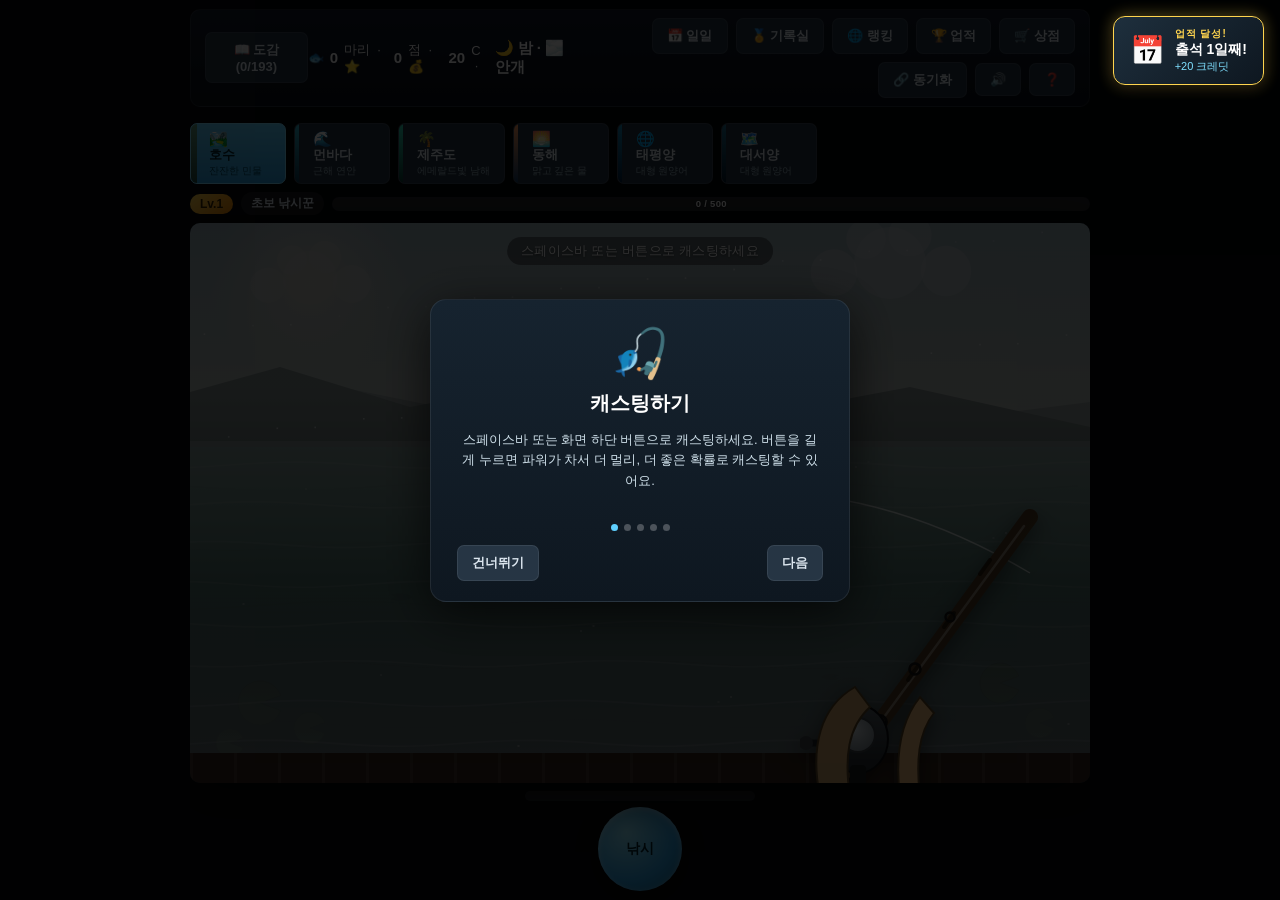
==== index.html @ 06ffda45 "Add auto-sell toggle, live buff status bar, split rod/reel skins, catch effects - Sell tab: toggle t" ====
<!DOCTYPE html>
<html lang="ko">
<head>
<meta charset="UTF-8">
<meta name="viewport" content="width=device-width, initial-scale=1.0">
<title>1인칭 낚시</title>
<style>
  * { box-sizing: border-box; }
  html, body {
    margin: 0; padding: 0; height: 100%;
    background: #05070a;
    display: flex; align-items: center; justify-content: center;
    font-family: 'Segoe UI', sans-serif;
    overflow: auto;
  }
  #wrap {
    display: flex; flex-direction: column; align-items: center; gap: 8px;
    transform-origin: center center;
  }

  #topbar {
    width: 900px; display: flex; justify-content: space-between; align-items: center;
    color: #fff; background: linear-gradient(180deg, rgba(20,30,45,0.9), rgba(10,16,24,0.9));
    border: 1px solid rgba(255,255,255,0.08);
    border-radius: 10px; padding: 8px 14px;
  }
  .chip { display: flex; align-items: center; gap: 6px; font-size: 13px; }
  .chip b { font-size: 15px; }
  .btn {
    padding: 8px 14px; font-size: 13px; border: none; border-radius: 7px;
    background: #263544; color: #dce6ef; font-weight: bold; cursor: pointer;
    border: 1px solid rgba(255,255,255,0.08);
  }
  .btn:hover { background: #33475a; }
  .btn.active { background: linear-gradient(180deg,#5fd0ff,#2b9fe0); color: #00222e; border-color: #7fdcff; }
  .btn.dexTabDone { box-shadow: 0 0 0 2px #ffd54f inset; }

  #topbarActions { display: flex; align-items: center; gap: 8px; flex-wrap: wrap; justify-content: flex-end; }
  #regionBar { width: 900px; display: flex; gap: 8px; flex-wrap: wrap; }
  .regionBtn {
    display: flex; flex-direction: column; align-items: flex-start; gap: 1px;
    padding: 7px 14px 7px 18px; min-width: 96px; position: relative; overflow: hidden;
  }
  .regionBtn .rIcon { font-size: 15px; line-height: 1; }
  .regionBtn .rName { font-weight: bold; font-size: 13px; line-height: 1.3; }
  .regionBtn .rSub { font-size: 9.5px; font-weight: normal; color: #93aebd; line-height: 1.2; }
  .regionBtn.active .rSub { color: #024a63; }
  .regionBtn::before { content: ''; position: absolute; left: 0; top: 0; bottom: 0; width: 4px; transition: width 0.15s; }
  .regionBtn.active::before { width: 6px; }
  .regionBtn[data-region="lake"]::before     { background: linear-gradient(#5f9c7f,#1f4a3d); }
  .regionBtn[data-region="sea"]::before      { background: linear-gradient(#2fb0c9,#0b3a52); }
  .regionBtn[data-region="pacific"]::before  { background: linear-gradient(#1489b8,#02203f); }
  .regionBtn[data-region="atlantic"]::before { background: linear-gradient(#1f6f8f,#03192b); }
  .regionBtn[data-region="jeju"]::before     { background: linear-gradient(#2fd9b8,#0a3d33); }
  .regionBtn[data-region="eastsea"]::before  { background: linear-gradient(#ff9d5c,#123a66); }

  #statusBar { display: flex; gap: 8px; flex-wrap: wrap; align-self: flex-start; }
  .statusPill {
    display: none; align-items: center; gap: 4px;
    color: #06210f; font-weight: 900; font-size: 12px;
    padding: 4px 12px; border-radius: 20px;
  }
  #baitBadge { background: linear-gradient(135deg,#8fd6a0,#3e9e5c); box-shadow: 0 0 10px rgba(90,220,140,0.5); }
  #boosterBadge { background: linear-gradient(135deg,#ffe082,#ff8f00); box-shadow: 0 0 10px rgba(255,193,7,0.5); }
  #insuranceBadge { background: linear-gradient(135deg,#81d4fa,#0277bd); color: #fff; box-shadow: 0 0 10px rgba(79,195,247,0.5); }

  /* ---- Shop overlay ---- */
  #shopOverlay {
    position: fixed; inset: 0; background: rgba(0,0,0,0.78);
    display: none; align-items: center; justify-content: center; z-index: 21;
  }
  #shopPanel {
    width: min(880px, 94vw); max-height: 84vh; background: linear-gradient(180deg,#16232f,#0e1720); border-radius: 14px;
    padding: 18px 20px; color: #fff; display: flex; flex-direction: column; gap: 10px;
    box-shadow: 0 10px 50px rgba(0,0,0,0.7); border: 1px solid rgba(255,255,255,0.08);
  }
  #shopPanel h2 { margin: 0; font-size: 20px; }
  #shopTabs { display: flex; gap: 8px; align-items: center; flex-wrap: wrap; }
  #shopCredits { margin-left: auto; font-weight: bold; color: #ffd54f; font-size: 14px; }
  #shopGrid {
    display: grid; grid-template-columns: repeat(auto-fill, minmax(140px, 1fr)); gap: 12px;
    overflow-y: auto; padding: 6px 2px; max-height: 56vh;
  }
  .shopCard {
    background: linear-gradient(180deg,#1e2f3d,#152029); border-radius: 10px; padding: 14px 12px; text-align: center;
    display: flex; flex-direction: column; align-items: center; gap: 6px;
    border: 1px solid rgba(255,255,255,0.08);
  }
  .shopCard.equipped { border-color: #66bb6a; box-shadow: 0 0 12px -2px rgba(102,187,106,0.7); }
  .shopCard .icon { font-size: 30px; }
  .shopCard .name { font-weight: bold; font-size: 13px; }
  .shopCard .effect { font-size: 11px; color: #7fe0ff; }
  .shopCard .price { font-size: 12px; color: #ffd54f; }
  .shopCard button {
    margin-top: 4px; padding: 6px 14px; border: none; border-radius: 7px; font-weight: bold; cursor: pointer;
    background: linear-gradient(180deg,#5fd0ff,#2b9fe0); color: #00222e;
  }
  .shopCard button:disabled { background: #3a4750; color: #7c8890; cursor: default; }
  #shopStatus { min-height: 16px; font-size: 12px; color: #ff8a80; text-align: center; }
  #shopClose { align-self: flex-end; }

  /* ---- Level bar (mobile RPG-style progression) ---- */
  #levelBar { width: 900px; display: flex; align-items: center; gap: 8px; color: #fff; font-size: 12px; }
  .lvChip {
    background: linear-gradient(135deg,#ffd54f,#ff8f00); color: #3a2400; font-weight: 900;
    padding: 3px 10px; border-radius: 20px; white-space: nowrap;
  }
  #lvTitle {
    font-size: 12px; font-weight: bold; color: #dce6ef; background: rgba(255,255,255,0.08);
    padding: 3px 10px; border-radius: 20px; white-space: nowrap;
  }
  #expTrack { position: relative; flex: 1; height: 14px; background: rgba(255,255,255,0.12); border-radius: 7px; overflow: hidden; }
  #expFill { height: 100%; width: 0%; background: linear-gradient(90deg,#5fd0ff,#2b9fe0); transition: width 0.25s; }
  #expLabel {
    position: absolute; inset: 0; display: flex; align-items: center; justify-content: center;
    font-size: 9.5px; font-weight: bold; color: #fff; text-shadow: 0 1px 2px rgba(0,0,0,0.7); letter-spacing: 0.3px;
    pointer-events: none;
  }

  #stageWrap { position: relative; border-radius: 10px; overflow: hidden; box-shadow: 0 14px 46px rgba(0,0,0,0.65); }
  canvas { background: #123; display: block; }

  #msg {
    position: absolute; left: 50%; top: 14px; transform: translateX(-50%);
    color: #fff; font-size: 13px; text-align: center; padding: 5px 14px;
    background: rgba(0,0,0,0.4); border-radius: 20px; letter-spacing: 0.3px;
    text-shadow: 0 1px 3px rgba(0,0,0,0.6);
  }

  /* ---- Rod & reel rig (first-person foreground) ---- */
  #rodRig {
    position: absolute; right: -10px; bottom: -14px; width: 300px; height: 320px; pointer-events: none;
    filter: drop-shadow(0 6px 10px rgba(0,0,0,0.5));
    transform-origin: 70% 95%;
    animation: rodIdle 3.4s ease-in-out infinite;
  }
  @keyframes rodIdle { 0%,100% { transform: rotate(0deg); } 50% { transform: rotate(-1.1deg); } }
  #rodRig.flick { animation: rodFlick 0.45s cubic-bezier(.2,.9,.3,1); }
  @keyframes rodFlick {
    0%   { transform: rotate(0deg); }
    22%  { transform: rotate(-11deg); }
    55%  { transform: rotate(4deg); }
    100% { transform: rotate(0deg); }
  }

  /* ---- Dex overlay ---- */
  #dexOverlay {
    position: fixed; inset: 0; background: rgba(0,0,0,0.78);
    display: none; align-items: center; justify-content: center; z-index: 20;
  }
  #dexPanel {
    width: min(880px, 94vw); max-height: 84vh; background: linear-gradient(180deg,#16232f,#0e1720); border-radius: 14px;
    padding: 18px 20px; color: #fff; display: flex; flex-direction: column; gap: 10px;
    box-shadow: 0 10px 50px rgba(0,0,0,0.7); border: 1px solid rgba(255,255,255,0.08);
  }
  #dexPanel h2 { margin: 0; font-size: 20px; letter-spacing: 0.5px; }
  #dexTabs { display: flex; gap: 8px; flex-wrap: wrap; }
  #dexGrid {
    display: grid; grid-template-columns: repeat(auto-fill, minmax(72px, 1fr)); gap: 9px;
    overflow-y: auto; padding: 6px 2px; max-height: 60vh;
  }
  .dexCard {
    background: linear-gradient(180deg,#1e2f3d,#152029); border-radius: 9px; padding: 7px 5px; text-align: center;
    display: flex; flex-direction: column; align-items: center; gap: 3px;
    border: 1px solid rgba(255,255,255,0.06);
  }
  .dexCard.caught { border-color: var(--rc, #4fc3f7); box-shadow: 0 0 10px -2px var(--rc, #4fc3f7); }
  .dexCard.bossCardMini { border-color: rgba(255,82,82,0.4); }
  .dexCard .name { font-size: 10.3px; line-height: 1.2; min-height: 24px; }
  .dexCard .stars { font-size: 9px; letter-spacing: 1px; }
  .dexCard .best { font-size: 8.7px; color: #ffd54f; }
  .dexImg { display: block; margin: 0 auto; image-rendering: -webkit-optimize-contrast; }
  #dexClose { align-self: flex-end; }

  /* ---- Catch reveal (hero shot) ---- */
  #catchReveal {
    position: absolute; inset: 0; display: none; align-items: flex-end; justify-content: center;
    z-index: 16; pointer-events: none;
  }
  #catchCard {
    width: 88%; margin-bottom: 22px; background: linear-gradient(180deg, rgba(10,18,26,0.4), rgba(6,12,18,0.92));
    border-radius: 16px; padding: 14px 22px 16px; color: #fff; text-align: center;
    border: 1px solid rgba(255,255,255,0.15); backdrop-filter: blur(2px);
  }
  #catchCard.bossCard {
    border-color: #ff5252; box-shadow: 0 0 34px rgba(255,60,60,0.65);
    background: linear-gradient(180deg, rgba(46,6,6,0.55), rgba(10,2,2,0.95));
  }
  #catchCard .stars { font-size: 20px; letter-spacing: 3px; color: #ffd54f; text-shadow: 0 0 10px rgba(255,213,79,0.7); }
  #catchCard h2 { margin: 2px 0; font-size: 30px; letter-spacing: 1px; text-shadow: 0 2px 8px rgba(0,0,0,0.7); }
  #catchCard .sizeRow { font-size: 22px; color: #7fe0ff; font-weight: bold; }
  #catchCard .pointsRow { font-size: 13px; color: #ffd54f; margin-top: 2px; }
  .newTag {
    display: inline-block; background: #ff5252; color: #fff; font-size: 11px; font-weight: bold;
    padding: 2px 8px; border-radius: 10px; margin: 0 3px 4px; letter-spacing: 1px;
  }
  #trophyTag {
    display: none; background: linear-gradient(135deg,#ffd54f,#ff8f00); color: #3a2400;
    font-size: 11px; font-weight: 900; padding: 2px 10px; border-radius: 10px; margin: 0 3px 4px;
    letter-spacing: 1px; box-shadow: 0 0 10px rgba(255,193,7,0.7);
  }
  #failCard {
    width: 60%; margin-bottom: 22px; background: rgba(30,10,10,0.75); border-radius: 16px;
    padding: 14px 20px; color: #ffb3ab; text-align: center; border: 1px solid rgba(255,90,90,0.35);
    font-size: 18px; font-weight: bold; display: none;
  }

  #runWarning {
    position: absolute; left: 50%; top: 46%; transform: translate(-50%,-50%);
    color: #ff5252; font-size: 26px; font-weight: 900; letter-spacing: 1px;
    text-shadow: 0 0 14px rgba(255,0,0,0.8); display: none; z-index: 14;
  }
  #finalStandWarning {
    position: absolute; left: 50%; top: 34%; transform: translate(-50%,-50%);
    color: #ffee00; font-size: 30px; font-weight: 900; letter-spacing: 1px;
    text-shadow: 0 0 18px rgba(255,238,0,0.9); display: none; z-index: 15;
  }
  #levelUpPopup {
    position: absolute; left: 50%; top: 40%; transform: translate(-50%,-50%) scale(0.7);
    display: none; z-index: 22; text-align: center; pointer-events: none;
    background: radial-gradient(ellipse at center, rgba(30,20,0,0.55), rgba(10,8,0,0) 70%);
    padding: 30px 50px;
  }
  #levelUpPopup .lu1 {
    font-size: 16px; font-weight: 900; color: #ffd54f; letter-spacing: 3px;
    text-shadow: 0 0 12px rgba(255,213,79,0.8);
  }
  #levelUpPopup .lu2 {
    font-size: 44px; font-weight: 900; color: #fff; text-shadow: 0 0 20px rgba(255,213,79,0.9), 0 2px 6px rgba(0,0,0,0.8);
  }
  #levelUpPopup .lu3 {
    font-size: 18px; font-weight: bold; color: #7fe0ff; margin-top: 2px;
    text-shadow: 0 0 10px rgba(127,224,255,0.8);
  }
  #levelUpPopup .lu4 {
    font-size: 12px; color: #ffe08a; margin-top: 6px;
  }
  #levelUpPopup.show {
    display: block;
    animation: levelUpPop 2.2s cubic-bezier(.2,1,.3,1) forwards;
  }
  @keyframes levelUpPop {
    0%   { transform: translate(-50%,-50%) scale(0.5); opacity: 0; }
    12%  { transform: translate(-50%,-50%) scale(1.12); opacity: 1; }
    22%  { transform: translate(-50%,-50%) scale(1.0); opacity: 1; }
    82%  { transform: translate(-50%,-50%) scale(1.0); opacity: 1; }
    100% { transform: translate(-50%,-50%) scale(0.92); opacity: 0; }
  }

  #bossBanner {
    position: absolute; left: 0; right: 0; top: 0; display: none; z-index: 18;
    color: #fff; text-align: center; font-weight: 900; font-size: 21px; letter-spacing: 1px;
    padding: 10px; text-shadow: 0 2px 6px rgba(0,0,0,0.8);
    background: linear-gradient(180deg, rgba(170,0,0,0.85), rgba(70,0,0,0.35));
    animation: bossBannerFlash 0.55s ease-in-out infinite alternate;
  }
  @keyframes bossBannerFlash {
    from { background-color: rgba(170,0,0,0.85); }
    to   { background-color: rgba(255,45,45,0.95); }
  }
  #stageWrap.bossMode::after {
    content: ''; position: absolute; inset: 0; pointer-events: none;
    box-shadow: inset 0 0 90px 14px rgba(255,25,25,0.55);
    animation: bossPulse 1.1s ease-in-out infinite;
  }
  @keyframes bossPulse { 0%,100% { opacity: 0.5; } 50% { opacity: 1; } }

  /* ---- Mobile-style bottom action bar ---- */
  #mobileBar { width: 900px; display: flex; flex-direction: column; align-items: center; gap: 6px; }
  #powerGaugeWrap { width: 230px; height: 10px; background: rgba(255,255,255,0.12); border-radius: 6px; overflow: hidden; }
  #powerFill { height: 100%; width: 0%; background: linear-gradient(90deg,#ffd54f,#ff5252); }
  #actionBtn {
    width: 84px; height: 84px; border-radius: 50%; border: none; cursor: pointer;
    background: radial-gradient(circle at 34% 30%, #8fe6ff, #2b9fe0 60%, #146a92);
    color: #00222e; font-weight: 900; font-size: 14px;
    box-shadow: 0 8px 20px rgba(0,0,0,0.5), inset 0 2px 6px rgba(255,255,255,0.45);
    user-select: none; touch-action: none;
  }
  #actionBtn:active { transform: scale(0.94); }

  /* ---- Cloud sync (code-based, no login) ---- */
  #syncOverlay {
    position: fixed; inset: 0; background: rgba(0,0,0,0.78);
    display: none; align-items: center; justify-content: center; z-index: 25;
  }
  #syncPanel {
    width: min(420px, 90vw); background: linear-gradient(180deg,#16232f,#0e1720); border-radius: 14px;
    padding: 20px 22px; color: #fff; display: flex; flex-direction: column; gap: 12px;
    box-shadow: 0 10px 50px rgba(0,0,0,0.7); border: 1px solid rgba(255,255,255,0.08);
  }
  #syncPanel h2 { margin: 0; font-size: 18px; }
  #syncPanel p { margin: 0; font-size: 12px; color: #9db0c0; line-height: 1.5; }
  #syncCodeBox {
    display: flex; align-items: center; gap: 8px; background: rgba(255,255,255,0.06);
    border-radius: 8px; padding: 10px 12px; font-size: 18px; font-weight: 900; letter-spacing: 2px;
    justify-content: space-between;
  }
  #syncInputRow { display: flex; gap: 8px; }
  #syncInputRow input {
    flex: 1; padding: 8px 10px; border-radius: 7px; border: 1px solid rgba(255,255,255,0.15);
    background: rgba(255,255,255,0.06); color: #fff; font-size: 14px; letter-spacing: 1px;
  }
  #syncStatus { font-size: 12px; color: #7fe0ff; min-height: 16px; }
  #syncClose { align-self: flex-end; }

  /* ---- Achievements ---- */
  #achOverlay {
    position: fixed; inset: 0; background: rgba(0,0,0,0.78);
    display: none; align-items: center; justify-content: center; z-index: 21;
  }
  #achPanel {
    width: min(880px, 94vw); max-height: 84vh; background: linear-gradient(180deg,#16232f,#0e1720); border-radius: 14px;
    padding: 18px 20px; color: #fff; display: flex; flex-direction: column; gap: 10px;
    box-shadow: 0 10px 50px rgba(0,0,0,0.7); border: 1px solid rgba(255,255,255,0.08);
  }
  #achPanel h2 { margin: 0; font-size: 20px; }
  #achGrid {
    display: grid; grid-template-columns: repeat(auto-fill, minmax(120px, 1fr)); gap: 10px;
    overflow-y: auto; padding: 6px 2px; max-height: 60vh;
  }
  .achCard {
    background: linear-gradient(180deg,#1e2f3d,#152029); border-radius: 10px; padding: 12px 10px; text-align: center;
    display: flex; flex-direction: column; align-items: center; gap: 4px;
    border: 1px solid rgba(255,255,255,0.06); opacity: 0.55;
  }
  .achCard.unlocked { opacity: 1; border-color: #ffd54f; box-shadow: 0 0 10px -2px rgba(255,213,79,0.6); }
  .achCard .icon { font-size: 26px; }
  .achCard .name { font-size: 12px; font-weight: bold; }
  .achCard .desc { font-size: 10.5px; color: #9db0c0; }
  .achCard .reward { font-size: 10.5px; color: #ffd54f; font-weight: bold; }

  /* ---- Daily quests ---- */
  #dailyOverlay {
    position: fixed; inset: 0; background: rgba(0,0,0,0.78);
    display: none; align-items: center; justify-content: center; z-index: 21;
  }
  #dailyPanel {
    width: min(460px, 92vw); background: linear-gradient(180deg,#16232f,#0e1720); border-radius: 14px;
    padding: 18px 20px; color: #fff; display: flex; flex-direction: column; gap: 10px;
    box-shadow: 0 10px 50px rgba(0,0,0,0.7); border: 1px solid rgba(255,255,255,0.08);
  }
  #dailyPanel h2 { margin: 0; font-size: 20px; }
  #dailyStreak { font-size: 13px; color: #ffb74d; font-weight: bold; }
  #dailyGrid { display: flex; flex-direction: column; gap: 10px; }
  .dailyCard {
    background: linear-gradient(180deg,#1e2f3d,#152029); border-radius: 10px; padding: 12px 14px;
    border: 1px solid rgba(255,255,255,0.08); display: flex; flex-direction: column; gap: 6px;
  }
  .dailyCard.done { border-color: #66bb6a; box-shadow: 0 0 10px -2px rgba(102,187,106,0.6); }
  .dailyCard .qname { font-size: 13px; font-weight: bold; }
  .dailyCard .qbarTrack { height: 8px; background: rgba(255,255,255,0.1); border-radius: 5px; overflow: hidden; }
  .dailyCard .qbarFill { height: 100%; background: linear-gradient(90deg,#5fd0ff,#2b9fe0); }
  .dailyCard.done .qbarFill { background: linear-gradient(90deg,#8fe0a0,#4caf50); }
  .dailyCard .qmeta { font-size: 11px; color: #9db0c0; }

  /* ---- Hall of fame ---- */
  #recordsOverlay {
    position: fixed; inset: 0; background: rgba(0,0,0,0.78);
    display: none; align-items: center; justify-content: center; z-index: 21;
  }
  #recordsPanel {
    width: min(560px, 92vw); max-height: 84vh; background: linear-gradient(180deg,#16232f,#0e1720); border-radius: 14px;
    padding: 18px 20px; color: #fff; display: flex; flex-direction: column; gap: 10px;
    box-shadow: 0 10px 50px rgba(0,0,0,0.7); border: 1px solid rgba(255,255,255,0.08);
  }
  #recordsPanel h2 { margin: 0; font-size: 20px; }
  .recordsSub { margin: 0; font-size: 12px; color: #9db0c0; }
  #recordsList { display: flex; flex-direction: column; gap: 4px; overflow-y: auto; max-height: 56vh; }
  .recordRow {
    display: grid; grid-template-columns: 34px 1fr 90px 64px 56px; gap: 8px; align-items: center;
    padding: 8px 10px; border-radius: 8px; font-size: 12.5px;
  }
  .recordRow:nth-child(odd) { background: rgba(255,255,255,0.03); }
  .rrank { font-size: 15px; text-align: center; }
  .rname { font-weight: bold; }
  .rsize { font-variant-numeric: tabular-nums; color: #7fe0ff; font-weight: bold; }
  .rcount { color: #9db0c0; text-align: right; }
  .recordEmpty { font-size: 13px; color: #9db0c0; text-align: center; padding: 20px 0; }

  #achToast {
    position: fixed; top: 16px; right: 16px; z-index: 40;
    display: flex; align-items: center; gap: 10px;
    background: linear-gradient(135deg,#1e2f3d,#0e1720); border: 1px solid #ffd54f; border-radius: 12px;
    padding: 10px 16px; box-shadow: 0 8px 24px rgba(0,0,0,0.5), 0 0 16px rgba(255,213,79,0.4);
    transform: translateX(140%); transition: transform 0.4s cubic-bezier(.2,.9,.3,1);
  }
  #achToast.show { transform: translateX(0); }
  #achToast .icon { font-size: 28px; }
  #achToast .label { font-size: 10px; color: #ffd54f; font-weight: 900; letter-spacing: 1px; }
  #achToast .name { font-size: 14px; color: #fff; font-weight: bold; }
  #achToast .reward { font-size: 11px; color: #7fe0ff; }

  /* ---- Global ranking ---- */
  #rankOverlay {
    position: fixed; inset: 0; background: rgba(0,0,0,0.78);
    display: none; align-items: center; justify-content: center; z-index: 21;
  }
  #rankPanel {
    width: min(560px, 92vw); max-height: 84vh; background: linear-gradient(180deg,#16232f,#0e1720); border-radius: 14px;
    padding: 18px 20px; color: #fff; display: flex; flex-direction: column; gap: 10px;
    box-shadow: 0 10px 50px rgba(0,0,0,0.7); border: 1px solid rgba(255,255,255,0.08);
  }
  #rankPanel h2 { margin: 0; font-size: 20px; }
  #rankNickRow { display: flex; gap: 8px; }
  #rankNickRow input {
    flex: 1; padding: 8px 10px; border-radius: 7px; border: 1px solid rgba(255,255,255,0.15);
    background: rgba(255,255,255,0.06); color: #fff; font-size: 13px;
  }
  #rankList { display: flex; flex-direction: column; gap: 4px; overflow-y: auto; max-height: 50vh; }
  .rankRow {
    display: grid; grid-template-columns: 34px 1fr 76px 70px; gap: 8px; align-items: center;
    padding: 8px 10px; border-radius: 8px; font-size: 12.5px;
  }
  .rankRow:nth-child(odd) { background: rgba(255,255,255,0.03); }
  .rankRow.me { border: 1px solid #5fd0ff; box-shadow: 0 0 10px -2px rgba(95,208,255,0.6); }
  #rankStatus { font-size: 12px; color: #7fe0ff; min-height: 16px; text-align: center; }

  /* ---- Tutorial ---- */
  #tutorialOverlay {
    position: fixed; inset: 0; background: rgba(0,0,0,0.82);
    display: none; align-items: center; justify-content: center; z-index: 30;
  }
  #tutorialPanel {
    width: min(420px, 90vw); background: linear-gradient(180deg,#16232f,#0e1720); border-radius: 16px;
    padding: 26px 26px 20px; color: #fff; text-align: center;
    box-shadow: 0 10px 50px rgba(0,0,0,0.7); border: 1px solid rgba(255,255,255,0.08);
  }
  .tutIcon { font-size: 48px; margin-bottom: 8px; }
  .tutTitle { margin: 0 0 8px; font-size: 20px; }
  .tutText { font-size: 13px; color: #cfe0ea; line-height: 1.6; min-height: 80px; }
  #tutorialDots { display: flex; justify-content: center; gap: 6px; margin: 14px 0; }
  .tutDot { width: 7px; height: 7px; border-radius: 50%; background: rgba(255,255,255,0.25); }
  .tutDot.active { background: #5fd0ff; }
  #tutorialNav { display: flex; justify-content: space-between; gap: 8px; }
  #tutorialNav #tutNext { margin-left: auto; }
</style>
</head>
<body>
<div id="wrap">
  <div id="topbar">
    <button class="btn" id="dexBtn">📖 도감 (<span id="dexCountTop">0</span>/<span id="dexTotalCount">80</span>)</button>
    <div class="chip">🐟 <b id="totalCatches">0</b>마리 &nbsp;·&nbsp; ⭐ <b id="totalScore">0</b>점 &nbsp;·&nbsp; 💰 <b id="creditsNum">0</b>C &nbsp;·&nbsp; <b id="envLabel">☀️ 낮 · 맑음</b></div>
    <div id="topbarActions">
      <button class="btn" id="dailyBtn">📅 일일</button>
      <button class="btn" id="recordsBtn">🏅 기록실</button>
      <button class="btn" id="rankBtn">🌐 랭킹</button>
      <button class="btn" id="achBtn">🏆 업적</button>
      <button class="btn" id="shopBtn">🛒 상점</button>
      <button class="btn" id="syncBtn">🔗 동기화</button>
      <button class="btn" id="soundBtn">🔊</button>
      <button class="btn" id="helpBtn">❓</button>
    </div>
  </div>

  <div id="statusBar">
    <div id="baitBadge" class="statusPill"></div>
    <div id="boosterBadge" class="statusPill"></div>
    <div id="insuranceBadge" class="statusPill"></div>
  </div>

  <div id="regionBar">
    <button class="btn regionBtn active" data-region="lake"><span class="rIcon">🏞️</span><span class="rName">호수</span><span class="rSub">잔잔한 민물</span></button>
    <button class="btn regionBtn" data-region="sea"><span class="rIcon">🌊</span><span class="rName">먼바다</span><span class="rSub">근해 연안</span></button>
    <button class="btn regionBtn" data-region="jeju"><span class="rIcon">🌴</span><span class="rName">제주도</span><span class="rSub">에메랄드빛 남해</span></button>
    <button class="btn regionBtn" data-region="eastsea"><span class="rIcon">🌅</span><span class="rName">동해</span><span class="rSub">맑고 깊은 물</span></button>
    <button class="btn regionBtn" data-region="pacific"><span class="rIcon">🌐</span><span class="rName">태평양</span><span class="rSub">대형 원양어</span></button>
    <button class="btn regionBtn" data-region="atlantic"><span class="rIcon">🗺️</span><span class="rName">대서양</span><span class="rSub">대형 원양어</span></button>
  </div>

  <div id="levelBar">
    <div class="lvChip">Lv.<span id="lvNum">1</span></div>
    <div id="lvTitle">초보 낚시꾼</div>
    <div id="expTrack"><div id="expFill"></div><div id="expLabel">0 / 500</div></div>
  </div>

  <div id="stageWrap">
    <canvas id="game" width="900" height="560"></canvas>
    <div id="msg">스페이스바 또는 버튼으로 캐스팅하세요</div>
    <div id="runWarning">! 물고기가 저항한다 !</div>
    <div id="finalStandWarning">필사의 저항!!</div>
    <div id="bossBanner">⚠️ 초대형 어종 출현 ⚠️</div>
    <div id="levelUpPopup">
      <div class="lu1">LEVEL UP</div>
      <div class="lu2">Lv.<span id="luNum">2</span></div>
      <div class="lu3" id="luTitle">낚시에 맛 들인 사람</div>
      <div class="lu4" id="luBuff">저항 -2% · 성공존 +1.5% · 획득량 +1%</div>
    </div>

    <div id="catchReveal">
      <div id="catchCard">
        <div id="newTag" class="newTag" style="display:none;">NEW!</div>
        <div id="trophyTag">★ 대물 ★</div>
        <div class="stars" id="popStars">★★★☆☆</div>
        <h2 id="popName">이름</h2>
        <div class="sizeRow" id="popSize">32.4cm</div>
        <div class="pointsRow" id="popPoints">+120점</div>
      </div>
      <div id="failCard"></div>
    </div>

    <svg id="rodRig" viewBox="0 0 300 320" xmlns="http://www.w3.org/2000/svg">
      <defs>
        <linearGradient id="rodBlank" x1="0" y1="0" x2="1" y2="1">
          <stop offset="0" stop-color="#3a2a1a"/>
          <stop offset="1" stop-color="#7a5a34"/>
        </linearGradient>
        <linearGradient id="reelBody" x1="0" y1="0" x2="0" y2="1">
          <stop offset="0" stop-color="#565f66"/>
          <stop offset="1" stop-color="#20262b"/>
        </linearGradient>
        <radialGradient id="spoolGrad" cx="0.4" cy="0.35" r="0.7">
          <stop offset="0" stop-color="#c9d3d8"/>
          <stop offset="1" stop-color="#7c8890"/>
        </radialGradient>
      </defs>
      <line x1="40" y1="300" x2="230" y2="40" stroke="url(#rodBlank)" stroke-width="16" stroke-linecap="round"/>
      <line x1="40" y1="300" x2="230" y2="40" stroke="#241a10" stroke-width="16" stroke-linecap="round" opacity="0.18"/>
      <line x1="46" y1="292" x2="224" y2="49" stroke="rgba(255,255,255,0.35)" stroke-width="2.4" stroke-linecap="round"/>
      <g stroke="#1c130a" stroke-width="4" stroke-linecap="round" opacity="0.75">
        <line x1="72" y1="256" x2="82" y2="242"/>
        <line x1="108" y1="203" x2="118" y2="189"/>
        <line x1="144" y1="150" x2="154" y2="136"/>
        <line x1="180" y1="97" x2="190" y2="83"/>
      </g>
      <circle cx="150" cy="140" r="4.5" fill="none" stroke="#111" stroke-width="2.4"/>
      <circle cx="115" cy="192" r="5.5" fill="none" stroke="#111" stroke-width="2.6"/>
      <circle cx="80" cy="245" r="6.5" fill="none" stroke="#111" stroke-width="2.8"/>
      <g transform="translate(58,262)">
        <ellipse cx="0" cy="0" rx="30" ry="34" fill="url(#reelBody)" stroke="#0c0f12" stroke-width="2"/>
        <circle cx="0" cy="-4" r="17" fill="url(#spoolGrad)" stroke="#3d454b" stroke-width="2"/>
        <line x1="-30" y1="4" x2="-52" y2="4" stroke="#20262b" stroke-width="7" stroke-linecap="round"/>
        <circle cx="-52" cy="4" r="7" fill="#3d454b"/>
        <rect x="-8" y="26" width="16" height="26" rx="4" fill="#171b1e"/>
      </g>
      <path d="M20 320 C10 270,20 230,55 210 L70 230 C48 250,44 280,50 320 Z" fill="#caa06a" stroke="#5c4626" stroke-width="2"/>
      <path d="M100 320 C95 280,100 245,120 220 L134 236 C118 256,116 285,120 320 Z" fill="#e8b57a" stroke="#5c4626" stroke-width="2"/>
      <g id="skinDeco"></g>
    </svg>
  </div>

  <div id="mobileBar">
    <div id="powerGaugeWrap"><div id="powerFill"></div></div>
    <button id="actionBtn">낚시</button>
  </div>
</div>

<div id="dexOverlay">
  <div id="dexPanel">
    <h2>물고기 도감</h2>
    <div id="dexTabs">
      <button class="btn active" id="tabLake">호수 (<span id="tabLakeCount">0</span>)</button>
      <button class="btn" id="tabSea">먼바다 (<span id="tabSeaCount">0</span>)</button>
      <button class="btn" id="tabJeju">제주도 (<span id="tabJejuCount">0</span>)</button>
      <button class="btn" id="tabEastsea">동해 (<span id="tabEastseaCount">0</span>)</button>
      <button class="btn" id="tabPacific">태평양 (<span id="tabPacificCount">0</span>)</button>
      <button class="btn" id="tabAtlantic">대서양 (<span id="tabAtlanticCount">0</span>)</button>
      <button class="btn" id="tabSpecial">특수 (<span id="tabSpecialCount">0</span>)</button>
      <button class="btn" id="dexClose" style="margin-left:auto;">닫기</button>
    </div>
    <div id="dexGrid"></div>
  </div>
</div>

<div id="shopOverlay">
  <div id="shopPanel">
    <h2>🛒 낚시 상점</h2>
    <div id="shopTabs">
      <button class="btn active" id="shopTabSell">🐟 판매</button>
      <button class="btn" id="shopTabReel">🎣 릴</button>
      <button class="btn" id="shopTabRod">🎋 낚싯대</button>
      <button class="btn" id="shopTabSkin">🎨 스킨</button>
      <button class="btn" id="shopTabBait">🪱 미끼</button>
      <button class="btn" id="shopTabBooster">🎒 소모품</button>
      <div id="shopCredits">💰 <span id="shopCreditsNum">0</span> 크레딧</div>
    </div>
    <div id="shopGrid"></div>
    <div id="shopStatus"></div>
    <button class="btn" id="shopClose" style="align-self:flex-end;">닫기</button>
  </div>
</div>

<div id="achOverlay">
  <div id="achPanel">
    <h2>🏆 업적</h2>
    <div id="achGrid"></div>
    <button class="btn" id="achClose" style="align-self:flex-end;">닫기</button>
  </div>
</div>

<div id="dailyOverlay">
  <div id="dailyPanel">
    <h2>📅 일일 퀘스트</h2>
    <div id="dailyStreak">🔥 연속 접속 1일째</div>
    <div id="dailyGrid"></div>
    <button class="btn" id="dailyClose" style="align-self:flex-end;">닫기</button>
  </div>
</div>

<div id="recordsOverlay">
  <div id="recordsPanel">
    <h2>🏅 명예의 전당</h2>
    <p class="recordsSub">역대 잡은 개체 중 크기 상위 12마리</p>
    <div id="recordsList"></div>
    <button class="btn" id="recordsClose" style="align-self:flex-end;">닫기</button>
  </div>
</div>

<div id="rankOverlay">
  <div id="rankPanel">
    <h2>🌐 글로벌 랭킹</h2>
    <div id="rankNickRow">
      <input id="rankNickInput" type="text" placeholder="닉네임 설정 (선택, 랭킹에 표시됨)" maxlength="12">
      <button class="btn" id="rankNickSave">저장</button>
    </div>
    <p class="recordsSub">전체 낚시꾼 중 점수 상위 50명</p>
    <div id="rankList"></div>
    <div id="rankStatus"></div>
    <button class="btn" id="rankClose" style="align-self:flex-end;">닫기</button>
  </div>
</div>

<div id="achToast">
  <div class="icon" id="achToastIcon">🏆</div>
  <div class="info">
    <div class="label">업적 달성!</div>
    <div class="name" id="achToastName">첫 손맛</div>
    <div class="reward" id="achToastReward">+20 크레딧</div>
  </div>
</div>

<div id="tutorialOverlay">
  <div id="tutorialPanel">
    <div class="tutIcon" id="tutIcon">🎣</div>
    <h2 class="tutTitle" id="tutTitle">캐스팅하기</h2>
    <p class="tutText" id="tutText"></p>
    <div id="tutorialDots"></div>
    <div id="tutorialNav">
      <button class="btn" id="tutSkip">건너뛰기</button>
      <button class="btn" id="tutPrev">이전</button>
      <button class="btn" id="tutNext">다음</button>
    </div>
  </div>
</div>

<div id="syncOverlay">
  <div id="syncPanel">
    <h2>🔗 기록 동기화</h2>
    <p>이 코드를 입력하면 어느 기기·브라우저에서든 같은 도감·점수를 이어서 볼 수 있어요. 코드를 잃어버리면 기록도 잃어버리니 꼭 저장해두세요.</p>
    <div id="syncCodeBox">
      <span id="syncCodeText">----------</span>
      <button class="btn" id="syncCopyBtn">복사</button>
    </div>
    <div id="syncInputRow">
      <input id="syncInput" type="text" placeholder="다른 기기의 코드를 입력하세요">
      <button class="btn" id="syncLoadBtn">불러오기</button>
    </div>
    <div id="syncStatus"></div>
    <button class="btn" id="syncClose">닫기</button>
  </div>
</div>

<script>
/* =========================================================
   Responsive scale: shrink the whole 900px-wide game as one unit
   so it fits narrow phone screens without any element wrapping/overflowing.
========================================================= */
function applyResponsiveScale() {
  const wrap = document.getElementById('wrap');
  wrap.style.transform = '';
  const rect = wrap.getBoundingClientRect();
  const naturalW = rect.width || 900;
  const naturalH = rect.height || 780;
  const scaleW = (window.innerWidth - 16) / naturalW;
  const scaleH = (window.innerHeight - 16) / naturalH;
  const scale = Math.max(0.4, Math.min(1, scaleW, scaleH));
  wrap.style.transform = scale < 0.999 ? `scale(${scale})` : '';
}
window.addEventListener('resize', applyResponsiveScale);
applyResponsiveScale();
setTimeout(applyResponsiveScale, 200);

/* =========================================================
   Fish database: [name, rarity, minLen, maxLen, bodyType, colorKey, pattern?, whiskers?]
========================================================= */
const LAKE_FISH = [
  ["붕어","common",15,35,"oval","gold"],
  ["잉어","common",30,70,"oval","copper"],
  ["피라미","common",8,15,"torpedo","silver"],
  ["갈겨니","common",10,20,"torpedo","silver"],
  ["참붕어","common",6,12,"oval","gold"],
  ["버들치","common",8,16,"torpedo","olive"],
  ["돌고기","common",8,15,"torpedo","sand"],
  ["모래무지","common",10,18,"slender","sand"],
  ["몰개","common",6,12,"torpedo","silver"],
  ["줄몰개","common",6,11,"torpedo","silver"],
  ["각시붕어","common",5,8,"oval","rose"],
  ["납자루","common",6,10,"oval","rose"],
  ["왜몰개","common",5,9,"torpedo","silver"],
  ["참마자","common",12,22,"slender","sand"],
  ["미꾸리","common",8,15,"slender","ink"],
  ["미꾸라지","common",10,20,"slender","ink"],
  ["떡붕어","common",20,40,"oval","gold"],
  ["퉁가리","common",6,12,"spiny","sand",null,true],
  ["배가사리","common",8,15,"slender","sand"],
  ["칼납자루","common",5,9,"oval","rose"],
  ["메기","uncommon",30,60,"slender","charcoal",null,true],
  ["동자개(빠가사리)","uncommon",15,30,"slender","sand",null,true],
  ["블루길","uncommon",10,25,"oval","teal"],
  ["큰입배스","uncommon",20,45,"oval","olive"],
  ["향어","uncommon",30,55,"oval","copper"],
  ["끄리","uncommon",20,40,"torpedo","silver"],
  ["강준치","uncommon",25,45,"torpedo","silver"],
  ["누치","uncommon",25,50,"torpedo","sand"],
  ["자가사리","uncommon",8,15,"spiny","charcoal",null,true],
  ["얼룩동사리","uncommon",10,20,"spiny","olive","spots"],
  ["꺽지","uncommon",12,22,"spiny","olive"],
  ["꺽저기","uncommon",8,15,"spiny","olive"],
  ["어름치","uncommon",15,30,"torpedo","silver","spots"],
  ["눈동자개","uncommon",15,25,"slender","charcoal",null,true],
  ["대농갱이","uncommon",20,35,"slender","sand",null,true],
  ["쏘가리","rare",25,55,"spiny","sand","spots"],
  ["뱀장어","rare",40,90,"slender","ink"],
  ["은어","rare",15,30,"torpedo","silver"],
  ["산천어","rare",20,35,"torpedo","olive","spots"],
  ["열목어","rare",30,60,"torpedo","olive","spots"],
  ["무지개송어","rare",25,50,"torpedo","rose","lateral"],
  ["눈불개","rare",20,35,"oval","copper"],
  ["가물치","rare",40,85,"slender","charcoal","spots"],
  ["쉬리","rare",8,15,"torpedo","rose","lateral"],
  ["감돌고기","rare",10,18,"torpedo","olive"],
  ["자라","legendary",20,45,"turtle","olive"],
  ["초어","legendary",50,100,"oval","olive"],
  ["백련어(대두어)","legendary",50,110,"oval","silver"],
  ["미유기","legendary",15,28,"slender","charcoal",null,true],
  ["미호종개","legendary",8,15,"slender","sand"],
  ["다슬기","common",2,4,"shell","olive"],
  ["재첩","common",2,4,"shell","sand"],
  ["민물새우","common",3,6,"shrimp","sand"],
  ["참게","uncommon",5,10,"crab","olive"],
  ["민물해파리","legendary",1,3,"jellyfish","teal"],
];

const SEA_FISH = [
  ["전어","common",12,25,"torpedo","silver"],
  ["학공치","common",20,35,"slender","silver"],
  ["청어","common",20,30,"torpedo","bluesteel"],
  ["정어리","common",10,20,"torpedo","bluesteel"],
  ["멸치","common",5,12,"torpedo","silver"],
  ["망상어","common",15,25,"oval","rose"],
  ["쥐치","common",15,25,"oval","sand"],
  ["도루묵","common",15,25,"slender","silver"],
  ["볼락","common",15,30,"spiny","deepBlue"],
  ["열기(불볼락)","common",15,28,"spiny","crimson"],
  ["노래미","common",20,35,"slender","olive"],
  ["쥐노래미","common",20,35,"slender","olive"],
  ["가자미","common",20,35,"flat","sand"],
  ["도다리","common",18,30,"flat","sand"],
  ["양태","common",25,45,"flat","sand"],
  ["서대","common",20,35,"flat","sand"],
  ["용치놀래기","common",15,25,"oval","teal"],
  ["문치가자미","common",20,35,"flat","sand"],
  ["삼세기","common",15,25,"spiny","charcoal"],
  ["임연수어","common",25,45,"torpedo","olive","backwave"],
  ["고등어","uncommon",25,45,"torpedo","bluesteel","backwave"],
  ["전갱이","uncommon",20,40,"torpedo","silver","lateral"],
  ["삼치","uncommon",40,80,"torpedo","bluesteel","spots"],
  ["감성돔","uncommon",25,45,"oval","charcoal"],
  ["벤자리","uncommon",20,35,"oval","sand","stripesV"],
  ["조피볼락(우럭)","uncommon",25,45,"spiny","charcoal"],
  ["넙치(광어)","uncommon",30,60,"flat","sand"],
  ["갈치","uncommon",50,100,"slender","silver"],
  ["쭈꾸미","uncommon",10,20,"squid","ink"],
  ["오징어","uncommon",20,35,"squid","silver"],
  ["한치","uncommon",20,35,"squid","silver"],
  ["꽃게","uncommon",10,20,"crab","sunsetOrange"],
  ["병어","uncommon",20,35,"oval","silver"],
  ["참조기","uncommon",15,30,"oval","gold"],
  ["부세","uncommon",20,40,"oval","gold"],
  ["참돔","rare",35,70,"oval","rose","spots"],
  ["돌돔","rare",30,60,"oval","charcoal","stripesV"],
  ["벵에돔","rare",30,55,"oval","charcoal"],
  ["농어","rare",40,80,"torpedo","silver","spots"],
  ["숭어","rare",30,60,"torpedo","silver"],
  ["대구","rare",50,90,"torpedo","sand","spots"],
  ["흑돔","rare",30,55,"oval","charcoal"],
  ["아귀","rare",40,80,"flat","charcoal","spots"],
  ["민어","rare",40,80,"oval","sand"],
  ["능성어","rare",40,80,"oval","charcoal","spots"],
  ["방어","legendary",60,130,"torpedo","deepBlue","lateral"],
  ["부시리","legendary",60,120,"torpedo","deepBlue","lateral"],
  ["자바리(다금바리)","legendary",50,100,"oval","charcoal","spots"],
  ["옥돔","legendary",25,45,"oval","rose"],
  ["보리새우","common",8,14,"shrimp","sand"],
  ["대하","uncommon",15,22,"shrimp","sunsetOrange"],
  ["소라","common",5,10,"shell","sand"],
  ["전복","rare",8,15,"shell","olive"],
  ["보름달물해파리","uncommon",20,40,"jellyfish","silver"],
  ["대게","rare",15,25,"crab","crimson"],
];

/* ----- Open-ocean regions: large pelagic species reflecting real ecosystems ----- */
const PACIFIC_FISH = [
  ["황다랑어","common",60,120,"torpedo","bluesteel","lateral"],
  ["몽치다래","common",40,70,"torpedo","bluesteel","backwave"],
  ["물치다래","common",25,45,"torpedo","bluesteel"],
  ["태평양날치","common",20,35,"slender","silver"],
  ["갈고등어","common",25,42,"torpedo","bluesteel","backwave"],
  ["점다랑어","uncommon",70,140,"torpedo","deepBlue","spots"],
  ["태평양날개다랑어","uncommon",50,90,"torpedo","bluesteel","backwave"],
  ["만새기","uncommon",60,100,"oval","sunsetOrange","lateral"],
  ["샛돔","uncommon",30,50,"oval","silver"],
  ["백새치","uncommon",120,220,"slender","silver","lateral"],
  ["태평양청새치","rare",150,260,"slender","deepBlue","lateral"],
  ["황새치","rare",180,300,"slender","charcoal","lateral"],
  ["흑새치","rare",220,400,"slender","charcoal","lateral"],
  ["대왕쥐가오리","legendary",250,500,"flat","charcoal"],
  ["개복치","legendary",100,250,"oval","silver","spots"],
  ["훔볼트오징어","uncommon",40,80,"squid","charcoal"],
  ["킹크랩","rare",20,35,"crab","crimson"],
  ["앵무조개","rare",15,25,"shell","sand"],
  ["태평양보름달해파리","common",25,45,"jellyfish","silver"],
  ["대왕조개","legendary",100,140,"shell","teal"],
];

const ATLANTIC_FISH = [
  ["대서양고등어","common",25,42,"torpedo","bluesteel","backwave"],
  ["대서양청어","common",20,35,"torpedo","bluesteel"],
  ["대서양날치","common",20,35,"slender","silver"],
  ["대서양전갱이","common",25,45,"torpedo","silver","lateral"],
  ["대서양정어리","common",15,25,"torpedo","bluesteel"],
  ["대서양참다랑어","uncommon",100,200,"torpedo","deepBlue","lateral"],
  ["대서양날개다랑어","uncommon",50,90,"torpedo","bluesteel","backwave"],
  ["대서양은대구","uncommon",40,70,"slender","silver"],
  ["대서양연어","uncommon",50,90,"torpedo","rose","lateral"],
  ["대서양성대","uncommon",20,35,"spiny","sand"],
  ["대서양청새치","rare",150,260,"slender","deepBlue","lateral"],
  ["대서양백새치","rare",120,220,"slender","silver","lateral"],
  ["대서양황새치","rare",180,300,"slender","charcoal","lateral"],
  ["대서양쥐가오리","legendary",200,400,"flat","charcoal"],
  ["대서양그린란드상어","legendary",300,500,"shark","charcoal"],
  ["대서양가리비","common",8,15,"shell","rose"],
  ["대서양홍합","common",5,10,"shell","charcoal"],
  ["대서양대게","uncommon",15,25,"crab","crimson"],
  ["대서양랍스터","rare",20,40,"shrimp","crimson"],
  ["사자갈기해파리","legendary",50,100,"jellyfish","crimson"],
];

/* ----- Jeju: warm subtropical coastal ecosystem, volcanic reefs ----- */
const JEJU_FISH = [
  ["자리돔","common",8,15,"torpedo","teal"],
  ["노랑자리돔","common",6,12,"torpedo","gold"],
  ["세줄얼게비늘","common",10,18,"torpedo","silver"],
  ["어랭놀래기","common",12,20,"oval","teal"],
  ["파랑돔","common",6,10,"oval","deepBlue"],
  ["오분자기","common",3,6,"shell","olive"],
  ["혹돔","uncommon",30,60,"oval","crimson"],
  ["쏨뱅이","uncommon",15,28,"spiny","charcoal","spots"],
  ["붉벤자리","uncommon",15,25,"oval","crimson","stripesV"],
  ["보말고둥","uncommon",3,6,"shell","sand"],
  ["갯가재","uncommon",8,14,"shrimp","olive"],
  ["갯장어","rare",50,100,"slender","ink"],
  ["무늬바리","rare",35,65,"oval","charcoal","spots"],
  ["은비늘치","rare",20,35,"torpedo","silver"],
  ["긴꼬리벵에돔","rare",30,55,"oval","charcoal"],
  ["대왕바리","legendary",80,150,"oval","charcoal","spots"],
  ["황금갈치","legendary",60,110,"slender","gold"],
  ["제주보름달해파리","legendary",20,40,"jellyfish","olive"],
];

/* ----- East Sea (동해): cold, clear, deep waters off Korea's eastern coast ----- */
const EASTSEA_FISH = [
  ["살오징어","common",20,35,"squid","silver"],
  ["꽁치","common",20,35,"slender","bluesteel"],
  ["도치(뚝지)","common",20,35,"oval","charcoal","spots"],
  ["손꽁치","common",15,25,"slender","silver"],
  ["횟대","common",15,28,"spiny","olive","spots"],
  ["이면수","uncommon",25,45,"torpedo","olive","backwave"],
  ["참가자미","uncommon",20,35,"flat","sand"],
  ["줄가자미","uncommon",25,40,"flat","sand","stripesV"],
  ["벚꽃새우","uncommon",4,7,"shrimp","rose"],
  ["털게","uncommon",10,18,"crab","sand"],
  ["명태","rare",30,60,"torpedo","silver","lateral"],
  ["대문어","rare",50,100,"squid","charcoal"],
  ["곰치","rare",60,120,"slender","ink"],
  ["홍게","rare",15,25,"crab","crimson"],
  ["은어대구","legendary",70,130,"torpedo","deepBlue","spots"],
  ["대왕문어","legendary",120,200,"squid","ink"],
  ["동해푸른해파리","legendary",25,50,"jellyfish","deepBlue"],
];

/* ----- Special mega fish: unique catching mechanics, ocean regions only, rare encounter ----- */
/* Tuple: [name, rarity, minLen, maxLen, bodyType, colorKey, pattern?, whiskers?, regions?]
   regions (boss-only) restricts which map(s) can roll this boss; omitted = all ocean regions. */
const BOSS_FISH = [
  ["참다랑어","boss",150,300,"torpedo","deepBlue","lateral"],
  ["백상아리","boss",300,550,"shark","charcoal"],
  ["청상아리","boss",250,420,"shark","deepBlue"],
  ["범고래","boss",400,700,"whale","charcoal"],
  ["향고래","boss",600,1500,"whale","deepBlue"],
  ["대왕오징어","boss",300,700,"giant_squid","ink"],
  ["돌묵상어","boss",400,900,"shark","olive",null,false,["jeju"]],
  ["밍크고래","boss",500,850,"whale","olive",null,false,["eastsea"]],
];

const COLOR_PRESETS = {
  gold:      { base:"#c9962c", light:"#f2d585", dark:"#7a5a15" },
  silver:    { base:"#aebcc6", light:"#f1f6f8", dark:"#647178" },
  bluesteel: { base:"#3b6ea5", light:"#9fd0f0", dark:"#173654" },
  olive:     { base:"#5c7a3a", light:"#a3c46f", dark:"#33471f" },
  copper:    { base:"#a85a32", light:"#dd9f6c", dark:"#5c2f16" },
  rose:      { base:"#d8697a", light:"#f8c3cd", dark:"#7a3340" },
  charcoal:  { base:"#4a4f55", light:"#828990", dark:"#202327" },
  sand:      { base:"#c9b385", light:"#ecdfba", dark:"#8a7550" },
  crimson:   { base:"#b8362f", light:"#e79086", dark:"#6b1f1a" },
  teal:      { base:"#2f8f8a", light:"#8fdcd5", dark:"#175450" },
  sunsetOrange:{ base:"#e0813a", light:"#f8c896", dark:"#8a4a1a" },
  deepBlue:  { base:"#1c3f6e", light:"#5c8fc4", dark:"#0d1f38" },
  ink:       { base:"#2a2a2e", light:"#5c5c62", dark:"#131315" },
};

/* ----- Difficulty: tougher timing/tension. 'boss' = special mega fish tier ----- */
const RARITY = {
  common:    { label:"COMMON",    color:"#b0bec5", stars:1, points:12,  hookWindow:0.68, zoneWidthRatio:0.27, needleSpeed:1.35, tensionRate:9.5,  gain:11 },
  uncommon:  { label:"UNCOMMON",  color:"#4fc3f7", stars:2, points:36,  hookWindow:0.58, zoneWidthRatio:0.23, needleSpeed:1.55, tensionRate:9.8,  gain:10.5 },
  rare:      { label:"RARE",      color:"#ba68c8", stars:3, points:95,  hookWindow:0.50, zoneWidthRatio:0.19, needleSpeed:1.75, tensionRate:10.3, gain:9.5 },
  legendary: { label:"LEGENDARY", color:"#ffd54f", stars:5, points:300, hookWindow:0.44, zoneWidthRatio:0.17, needleSpeed:1.85, tensionRate:10.0, gain:9.5 },
  boss:      { label:"BOSS",      color:"#ff3d3d", stars:5, points:900, hookWindow:0.70, zoneWidthRatio:0.10, needleSpeed:2.25, tensionRate:10.5, gain:8.0 },
};
const RARITY_WEIGHT = { common:50, uncommon:28, rare:15, legendary:7 };
const BOSS_CHANCE_BASE = 0.045;

/* ----- Region registry: drives location buttons, dex tabs, spawn pool & boss eligibility ----- */
const REGIONS = {
  lake:     { label:"호수",   icon:"🏞️", fishArr: LAKE_FISH,     ocean:false },
  sea:      { label:"먼바다", icon:"🌊", fishArr: SEA_FISH,      ocean:true  },
  jeju:     { label:"제주도", icon:"🌴", fishArr: JEJU_FISH,     ocean:true  },
  eastsea:  { label:"동해",   icon:"🌅", fishArr: EASTSEA_FISH,  ocean:true  },
  pacific:  { label:"태평양", icon:"🌐", fishArr: PACIFIC_FISH,  ocean:true  },
  atlantic: { label:"대서양", icon:"🗺️", fishArr: ATLANTIC_FISH, ocean:true  },
};

/* ----- Dex completion rewards: one-time credit bonus per fully-filled region tab ----- */
const DEX_REWARD_REGIONS = [
  { id:'lake',     label:'호수',      arr:LAKE_FISH,     reward:300 },
  { id:'sea',      label:'먼바다',    arr:SEA_FISH,      reward:400 },
  { id:'jeju',     label:'제주도',    arr:JEJU_FISH,     reward:450 },
  { id:'eastsea',  label:'동해',      arr:EASTSEA_FISH,  reward:450 },
  { id:'pacific',  label:'태평양',    arr:PACIFIC_FISH,  reward:500 },
  { id:'atlantic', label:'대서양',    arr:ATLANTIC_FISH, reward:500 },
  { id:'special',  label:'특수 어종', arr:BOSS_FISH,     reward:800 },
];

/* ----- Weather & time-of-day: shifts spawn odds and background tint ----- */
const WEATHER_TYPES = {
  clear: { label:'맑음', icon:'☀️' },
  rain:  { label:'비',   icon:'🌧️' },
  fog:   { label:'안개', icon:'🌫️' },
};
let envState = { isNight:false, weather:'clear' };
function computeEnvState() {
  const h = new Date().getHours();
  const isNight = (h >= 19 || h < 6);
  const bucket = Math.floor(Date.now() / (6*60*1000));
  const roll = Math.abs(Math.sin(bucket * 12.9898) * 43758.5453) % 1;
  let weather = 'clear';
  if (roll < 0.20) weather = 'rain';
  else if (roll < 0.34) weather = 'fog';
  return { isNight, weather };
}
function envSpawnMods() {
  return {
    rareWeightMul: envState.isNight ? 1.2 : 1,
    legendaryWeightMul: envState.isNight ? 1.35 : 1,
    bossChanceMul: envState.weather === 'rain' ? 1.5 : 1,
    hookWindowMul: envState.weather === 'fog' ? 0.85 : 1,
  };
}
function updateEnvBadge() {
  const el = document.getElementById('envLabel');
  if (!el) return;
  const w = WEATHER_TYPES[envState.weather];
  el.textContent = `${envState.isNight ? '🌙 밤' : '☀️ 낮'} · ${w.icon} ${w.label}`;
}
function tickEnvState() { envState = computeEnvState(); updateEnvBadge(); }

/* ----- Level titles (flavor text, changes at thresholds) ----- */
const TITLES = [
  { min:1,  title:"초보 낚시꾼" },
  { min:3,  title:"낚시에 맛 들인 사람" },
  { min:5,  title:"낚시광" },
  { min:8,  title:"강태공" },
  { min:12, title:"낚시의 달인" },
  { min:16, title:"전설의 조사(釣師)" },
];
function titleForLevel(lv) {
  let t = TITLES[0];
  for (const e of TITLES) if (lv >= e.min) t = e;
  return t.title;
}

/* ----- Continuous per-level catching buffs: every single level-up nudges these ----- */
function getTier(lv) {
  const tensionMul = Math.max(0.60, 1 - (lv-1)*0.02);
  const zoneMul = Math.min(1.6, 1 + (lv-1)*0.015);
  const gainMul = Math.min(1.4, 1 + (lv-1)*0.01);
  return { tensionMul, zoneMul, gainMul, title: titleForLevel(lv) };
}

/* =========================================================
   Persistence
========================================================= */
const DEX_KEY = 'fishingDexV3';
let dex = JSON.parse(localStorage.getItem(DEX_KEY) || '{}');
function saveDex() { localStorage.setItem(DEX_KEY, JSON.stringify(dex)); }
let totalScore = parseInt(localStorage.getItem('fishingScoreV3') || '0', 10);
function saveScore() { localStorage.setItem('fishingScoreV3', String(totalScore)); }

/* =========================================================
   Cloud sync (Supabase, code-based, no login)
========================================================= */
const SUPABASE_URL = 'https://nymbvausljlikofaoxdz.supabase.co';
const SUPABASE_KEY = 'sb_publishable_KTvBIl5GurqLYFe3HNEp2g_urPHXus4';
const SYNC_CODE_KEY = 'fishingSyncCodeV1';

function genSyncCode() {
  const chars = 'ABCDEFGHJKLMNPQRSTUVWXYZ23456789';
  let out = '';
  for (let i = 0; i < 10; i++) out += chars[Math.floor(Math.random() * chars.length)];
  return out.slice(0,5) + '-' + out.slice(5);
}

let syncCode = localStorage.getItem(SYNC_CODE_KEY);
let syncPushTimer = null;
let syncBusy = false;

function setSyncStatus(t) { const el = document.getElementById('syncStatus'); if (el) el.textContent = t; }

async function sbFetch(path, options) {
  const res = await fetch(SUPABASE_URL + '/rest/v1/' + path, {
    ...options,
    headers: {
      'apikey': SUPABASE_KEY,
      'Authorization': 'Bearer ' + SUPABASE_KEY,
      'Content-Type': 'application/json',
      ...(options && options.headers ? options.headers : {}),
    },
  });
  return res;
}

async function pushSaveNow() {
  if (!syncCode) return;
  syncBusy = true;
  setSyncStatus('저장 중...');
  try {
    dex.__economy = economy;
    const res = await sbFetch('fishing_saves?on_conflict=code', {
      method: 'POST',
      headers: { 'Prefer': 'resolution=merge-duplicates' },
      body: JSON.stringify([{ code: syncCode, dex, total_score: totalScore, updated_at: new Date().toISOString() }]),
    });
    setSyncStatus(res.ok ? '저장됨 · ' + new Date().toLocaleTimeString() : '저장 실패 (' + res.status + ')');
  } catch (e) {
    setSyncStatus('저장 실패 (네트워크)');
  }
  syncBusy = false;
}

function queueSyncPush() {
  if (!syncCode) return;
  clearTimeout(syncPushTimer);
  syncPushTimer = setTimeout(pushSaveNow, 1200);
}

async function loadSaveByCode(code) {
  setSyncStatus('불러오는 중...');
  try {
    const res = await sbFetch('fishing_saves?code=eq.' + encodeURIComponent(code) + '&select=*');
    const rows = await res.json();
    if (!res.ok || !Array.isArray(rows) || rows.length === 0) {
      setSyncStatus('해당 코드의 기록을 찾을 수 없어요.');
      return false;
    }
    const row = rows[0];
    dex = row.dex || {};
    totalScore = row.total_score || 0;
    if (dex.__economy) { economy = Object.assign(defaultEconomy(), dex.__economy); saveEconomy(); }
    saveDex(); saveScore(); updateTopStats(); checkDexCompletion();
    syncCode = code;
    localStorage.setItem(SYNC_CODE_KEY, syncCode);
    document.getElementById('syncCodeText').textContent = syncCode;
    setSyncStatus('불러왔어요! 이 기기에 반영됨.');
    return true;
  } catch (e) {
    setSyncStatus('불러오기 실패 (네트워크)');
    return false;
  }
}

async function ensureSyncCode() {
  if (!syncCode) {
    syncCode = genSyncCode();
    localStorage.setItem(SYNC_CODE_KEY, syncCode);
    await pushSaveNow();
  }
  const el = document.getElementById('syncCodeText');
  if (el) el.textContent = syncCode;
}

/* =========================================================
   Shop economy: credits + reel/rod/bait gear
   (persisted inside dex.__economy so no DB schema change is needed)
========================================================= */
const REEL_TIERS = [
  { id:'basic',  name:'초보 릴',   icon:'🎣', price:0,    tensionCut:0.00 },
  { id:'mid',    name:'중수 릴',   icon:'🎣', price:300,  tensionCut:0.08 },
  { id:'high',   name:'고수 릴',   icon:'🎣', price:900,  tensionCut:0.16 },
  { id:'master', name:'마스터 릴', icon:'🎣', price:2200, tensionCut:0.24 },
];
const ROD_TIERS = [
  { id:'basic',  name:'초보 낚싯대',   icon:'🎋', price:0,    gainBoost:0.00 },
  { id:'mid',    name:'중수 낚싯대',   icon:'🎋', price:300,  gainBoost:0.08 },
  { id:'high',   name:'고수 낚싯대',   icon:'🎋', price:900,  gainBoost:0.16 },
  { id:'master', name:'마스터 낚싯대', icon:'🎋', price:2200, gainBoost:0.24 },
];
/* ----- Bait: count-based consumable, 1 unit spent per cast while equipped (no timer) ----- */
const BAIT_TYPES = {
  basic:  { name:'미끼(떡밥)', icon:'🪱', unitPrice:20,  bundlePrice:160, bundleSize:10, desc:'장착 중 캐스팅마다 1개 소모 · 희귀(★3+) 등장률 +30%' },
  boss:   { name:'특급 미끼',  icon:'🦑', unitPrice:60,  bundlePrice:480, bundleSize:10, desc:'장착 중 캐스팅마다 1개 소모 · 초대형(보스) 등장 확률 +60%' },
  trophy: { name:'대물 미끼',  icon:'📏', unitPrice:35,  bundlePrice:280, bundleSize:10, desc:'장착 중 캐스팅마다 1개 소모 · 대물 판정 확률 대폭 상승' },
};

/* ----- Consumables: boosters/insurance, count-based, auto-applied (no equip step) ----- */
const BOOSTER_TYPES = {
  exp:       { name:'경험치 부스터', icon:'✨', unitPrice:45, bundlePrice:360, bundleSize:10, desc:'보유 중 다음 포획 1회의 획득 점수 +50%' },
  insurance: { name:'보험권',       icon:'🛡️', unitPrice:80, bundlePrice:640, bundleSize:10, desc:'물고기를 놓치거나 줄이 끊어질 때 자동 소모되어 도망가지 못하게 막고 처음부터 다시 도전하게 해줌' },
};

/* ----- Cosmetic rig skins: rod/reel colors + decorative SVG motifs + a cast particle effect ----- */
const SAKURA_DECO = `
  <g transform="translate(78,248)">
    <circle cx="0" cy="-4.5" r="3.4" fill="#f7b8cf"/><circle cx="4.3" cy="-1.4" r="3.4" fill="#f7b8cf"/>
    <circle cx="2.6" cy="3.6" r="3.4" fill="#f7b8cf"/><circle cx="-2.6" cy="3.6" r="3.4" fill="#f7b8cf"/>
    <circle cx="-4.3" cy="-1.4" r="3.4" fill="#f7b8cf"/><circle cx="0" cy="0" r="1.8" fill="#ffe3ec"/>
  </g>
  <g transform="translate(178,100) scale(0.8)">
    <circle cx="0" cy="-4.5" r="3.4" fill="#f7b8cf"/><circle cx="4.3" cy="-1.4" r="3.4" fill="#f7b8cf"/>
    <circle cx="2.6" cy="3.6" r="3.4" fill="#f7b8cf"/><circle cx="-2.6" cy="3.6" r="3.4" fill="#f7b8cf"/>
    <circle cx="-4.3" cy="-1.4" r="3.4" fill="#f7b8cf"/><circle cx="0" cy="0" r="1.8" fill="#ffe3ec"/>
  </g>
  <ellipse cx="120" cy="180" rx="3.2" ry="1.8" fill="#f7b8cf" transform="rotate(30 120 180)"/>
  <ellipse cx="150" cy="140" rx="2.6" ry="1.5" fill="#f7b8cf" transform="rotate(-20 150 140)"/>
`;
const NAVY_DECO = `
  <path d="M78,242 L83,248 L78,254 L73,248 Z" fill="none" stroke="#9fe0ff" stroke-width="1.4"/>
  <path d="M135,164 L140,170 L135,176 L130,170 Z" fill="none" stroke="#9fe0ff" stroke-width="1.4"/>
  <path d="M188,90 L192,95 L188,100 L184,95 Z" fill="none" stroke="#9fe0ff" stroke-width="1.4"/>
`;
const EMERALD_DECO = `
  <path d="M78,242 C83,238 83,250 78,254 C73,250 73,238 78,242 Z" fill="#5fe0b0" stroke="#1a6b52" stroke-width="0.6"/>
  <path d="M135,164 C140,160 140,172 135,176 C130,172 130,160 135,164 Z" fill="#5fe0b0" stroke="#1a6b52" stroke-width="0.6"/>
  <path d="M188,90 C192,86 192,98 188,102 C184,98 184,86 188,90 Z" fill="#5fe0b0" stroke="#1a6b52" stroke-width="0.6"/>
`;
const GOLD_DECO = `
  <path d="M78,242 L80.8,245.2 L86,248 L80.8,250.8 L78,256 L75.2,250.8 L70,248 L75.2,245.2 Z" fill="#fff3c4"/>
  <path d="M188,90 L190,92.5 L194,94 L190,95.5 L188,100 L186,95.5 L182,94 L186,92.5 Z" fill="#fff3c4"/>
  <path d="M135,164 L136.6,166.2 L140,168 L136.6,169.8 L135,174 L133.4,169.8 L130,168 L133.4,166.2 Z" fill="#fff3c4"/>
`;
const ROD_SKIN_TIERS = [
  { id:'classic', name:'클래식 우드', icon:'🟤', price:0,    rod:['#3a2a1a','#7a5a34'], deco:'', castEffect:null },
  { id:'navy',    name:'네이비 카본', icon:'🔵', price:800,  rod:['#0d1b2a','#3a5a78'], deco:NAVY_DECO,    castEffect:{ shape:'shard', color:'#9fe0ff' } },
  { id:'sakura',  name:'벚꽃 핑크',   icon:'🌸', price:900,  rod:['#7a2f45','#f2a8c0'], deco:SAKURA_DECO,  castEffect:{ shape:'petal', color:'#f7b8cf' } },
  { id:'emerald', name:'에메랄드',    icon:'🟢', price:1000, rod:['#0a3d33','#2fd9b8'], deco:EMERALD_DECO, castEffect:{ shape:'leaf',  color:'#5fe0b0' } },
  { id:'gold',    name:'골드 프로',   icon:'🟡', price:1200, rod:['#7a5a0a','#f2d585'], deco:GOLD_DECO,    castEffect:{ shape:'spark', color:'#fff3c4' } },
];
const REEL_SKIN_TIERS = [
  { id:'classic', name:'클래식 우드', icon:'🟤', price:0,   reel:['#565f66','#20262b'], spool:['#c9d3d8','#7c8890'] },
  { id:'navy',    name:'네이비 카본', icon:'🔵', price:500, reel:['#1c2933','#0a1116'], spool:['#7fd0ff','#2b6f9e'] },
  { id:'sakura',  name:'벚꽃 핑크',   icon:'🌸', price:550, reel:['#5c2233','#2a0f18'], spool:['#ffd6e3','#e08aa8'] },
  { id:'emerald', name:'에메랄드',    icon:'🟢', price:600, reel:['#123a30','#04150f'], spool:['#8fe8d5','#1a9b80'] },
  { id:'gold',    name:'골드 프로',   icon:'🟡', price:700, reel:['#8a6a1a','#3a2a05'], spool:['#ffe9a8','#c9962c'] },
];

function defaultEconomy() {
  return {
    credits:0, reels:['basic'], rods:['basic'], equippedReel:'basic', equippedRod:'basic',
    baits:{ basic:0, boss:0, trophy:0 }, equippedBait:null,
    boosters:{ exp:0, insurance:0 },
    rodSkins:['classic'], equippedRodSkin:'classic',
    reelSkins:['classic'], equippedReelSkin:'classic',
    stock:{}, trophyCatches:0, unlockedAchievements:[],
    dailyDate:null, dailyQuestIds:[], dailyProgress:{}, dailyClaimed:[], loginStreak:0,
    dexRewardsClaimed:[], nickname:'',
    totalSold:0, totalBaitUsed:0, totalBoosterUsed:0, totalInsuranceSaves:0,
    autoSellCommon:false,
  };
}
let economy = Object.assign(defaultEconomy(), JSON.parse(localStorage.getItem('fishingEconomyV1') || '{}'));
// migrate pre-existing single-bait / timed-bait saves into the count-based structure
if (!economy.baits) economy.baits = { basic:0, boss:0, trophy:0 };
if (economy.baitCount) { economy.baits.basic = (economy.baits.basic||0) + economy.baitCount; economy.baitCount = 0; }
if (economy.equippedBait === undefined) economy.equippedBait = economy.activeBaitType || null;
delete economy.activeBaitType; delete economy.baitActiveUntil;
if (!economy.boosters) economy.boosters = { exp:0, insurance:0 };
if (economy.boosters.insurance === undefined) economy.boosters.insurance = 0;
// migrate the old single combined-skin ownership into split rod/reel ownership
if (economy.skins) { economy.rodSkins = [...economy.skins]; economy.reelSkins = [...economy.skins]; }
if (economy.equippedSkin) { economy.equippedRodSkin = economy.equippedSkin; economy.equippedReelSkin = economy.equippedSkin; }
delete economy.skins; delete economy.equippedSkin;
if (!economy.stock) economy.stock = {};
if (!economy.totalSold) economy.totalSold = 0;
if (!economy.totalBaitUsed) economy.totalBaitUsed = 0;
if (!economy.totalBoosterUsed) economy.totalBoosterUsed = 0;
if (!economy.totalInsuranceSaves) economy.totalInsuranceSaves = 0;
if (!economy.dexRewardsClaimed) economy.dexRewardsClaimed = [];
if (economy.nickname == null) economy.nickname = '';
function saveEconomy() { localStorage.setItem('fishingEconomyV1', JSON.stringify(economy)); }
function reelTierById(id) { return REEL_TIERS.find(r => r.id === id) || REEL_TIERS[0]; }
function rodTierById(id) { return ROD_TIERS.find(r => r.id === id) || ROD_TIERS[0]; }
function rodSkinById(id) { return ROD_SKIN_TIERS.find(s => s.id === id) || ROD_SKIN_TIERS[0]; }
function reelSkinById(id) { return REEL_SKIN_TIERS.find(s => s.id === id) || REEL_SKIN_TIERS[0]; }
function applySkin() {
  const rodSkin = rodSkinById(economy.equippedRodSkin);
  const reelSkin = reelSkinById(economy.equippedReelSkin);
  const setStops = (gradId, colors) => {
    const stops = document.querySelectorAll(`#${gradId} stop`);
    if (stops[0]) stops[0].setAttribute('stop-color', colors[0]);
    if (stops[1]) stops[1].setAttribute('stop-color', colors[1]);
  };
  setStops('rodBlank', rodSkin.rod);
  setStops('reelBody', reelSkin.reel);
  setStops('spoolGrad', reelSkin.spool);
  const deco = document.getElementById('skinDeco');
  if (deco) deco.innerHTML = rodSkin.deco || '';
}
function equipmentBuffs() {
  return {
    tensionMul: 1 - reelTierById(economy.equippedReel).tensionCut,
    gainMul: 1 + rodTierById(economy.equippedRod).gainBoost,
  };
}
/* ----- Fish sell pricing: rarity tier baseline scaled by how large the catch was ----- */
function fishSellPrice(name) {
  const entry = dex[name];
  if (!entry) return 0;
  const def = FISH_BY_NAME[name];
  const ratio = def ? Math.min(1.5, Math.max(0.6, entry.best / def.maxLen)) : 1;
  return Math.max(1, Math.round(RARITY[entry.rarity].points * 0.45 * ratio));
}
function recordSale(amount) {
  economy.credits += amount;
  economy.totalSold = (economy.totalSold || 0) + amount;
  bumpDailyProgress('creditsEarnedToday', amount);
  saveEconomy(); updateTopStats(); queueSyncPush();
  checkAchievements();
}

/* =========================================================
   Sound effects (synthesized via Web Audio API — no asset files)
========================================================= */
let soundEnabled = localStorage.getItem('fishingSoundV1') !== 'off';
let audioCtx = null;
function ensureAudioCtx() {
  if (!audioCtx) {
    try { audioCtx = new (window.AudioContext || window.webkitAudioContext)(); } catch (e) { return null; }
  }
  if (audioCtx.state === 'suspended') audioCtx.resume();
  return audioCtx;
}
function beep(freq, duration, type, gainVal, delay) {
  if (!soundEnabled) return;
  const ctx = ensureAudioCtx();
  if (!ctx) return;
  const t0 = ctx.currentTime + (delay || 0);
  const osc = ctx.createOscillator();
  const gain = ctx.createGain();
  osc.type = type || 'sine';
  osc.frequency.setValueAtTime(freq, t0);
  gain.gain.setValueAtTime(0.0001, t0);
  gain.gain.linearRampToValueAtTime(gainVal || 0.12, t0 + 0.01);
  gain.gain.exponentialRampToValueAtTime(0.0001, t0 + duration);
  osc.connect(gain); gain.connect(ctx.destination);
  osc.start(t0); osc.stop(t0 + duration + 0.02);
}
function sweepBeep(freqStart, freqEnd, duration, type, gainVal) {
  if (!soundEnabled) return;
  const ctx = ensureAudioCtx();
  if (!ctx) return;
  const t0 = ctx.currentTime;
  const osc = ctx.createOscillator();
  const gain = ctx.createGain();
  osc.type = type || 'sine';
  osc.frequency.setValueAtTime(freqStart, t0);
  osc.frequency.exponentialRampToValueAtTime(Math.max(30,freqEnd), t0 + duration);
  gain.gain.setValueAtTime(gainVal || 0.12, t0);
  gain.gain.exponentialRampToValueAtTime(0.0001, t0 + duration);
  osc.connect(gain); gain.connect(ctx.destination);
  osc.start(t0); osc.stop(t0 + duration + 0.02);
}
const SFX = {
  cast: () => sweepBeep(500, 900, 0.18, 'sine', 0.08),
  splash: () => { sweepBeep(300, 90, 0.28, 'sine', 0.14); beep(180, 0.1, 'triangle', 0.1, 0.02); },
  bite: () => { beep(880, 0.08, 'square', 0.12); beep(1200, 0.1, 'square', 0.1, 0.09); },
  bossAlert: () => { sweepBeep(140, 55, 0.6, 'sawtooth', 0.18); beep(70, 0.5, 'sine', 0.16, 0.08); },
  tapHit: () => beep(700, 0.055, 'triangle', 0.11),
  tapMiss: () => beep(150, 0.12, 'sawtooth', 0.08),
  catchSuccess: (big) => { [523,659,784,1047].forEach((f,i) => beep(f, 0.18, 'triangle', big?0.16:0.12, i*0.09)); },
  catchFail: () => sweepBeep(320, 80, 0.35, 'sawtooth', 0.1),
  levelUp: () => { [523,659,784,1046,1318].forEach((f,i) => beep(f, 0.14, 'triangle', 0.14, i*0.07)); },
  achievement: () => { [660,880,1100].forEach((f,i) => beep(f, 0.15, 'sine', 0.13, i*0.08)); },
  ui: () => beep(700, 0.05, 'sine', 0.07),
};
function toggleSound() {
  soundEnabled = !soundEnabled;
  localStorage.setItem('fishingSoundV1', soundEnabled ? 'on' : 'off');
  document.getElementById('soundBtn').textContent = soundEnabled ? '🔊' : '🔇';
  if (soundEnabled) SFX.ui();
}


/* =========================================================
   Canvas & core state
========================================================= */
const canvas = document.getElementById('game');
const ctx = canvas.getContext('2d');
const W = canvas.width, H = canvas.height;
const HORIZON = H * 0.4;

let spot = 'lake';
let castBaitType = null;
let castBoosterActive = false;
let lastTime = performance.now();
const rod = { tipX: W - 60, tipY: H - 210 };
let bobber = { x: W/2, y: HORIZON + 60, targetX: W/2, targetY: HORIZON + 60, _power: 0 };

let state = 'idle';
let waitTimer = 0, biteTimer = 0, resultTimer = 0, shake = 0;
let currentFish = null;
let reel = {
  progress:0, tension:0, needleT:0, zoneStart:0.4, zoneWidth:0.3, flashT:0,
  runActive:false, runTimer:0, nextRunAt:0, needleDir:1,
  finalStand:false, finalStandDone:false, _finalStandStarted:false, _finalStandTimer:0,
  phase:'bar', mashProgress:0, mashTimer:0, mashTimerMax:0,
};
const MASH_THRESHOLD = 82;
function usesMashFinisher(rarity) { return rarity === 'legendary' || rarity === 'boss'; }
let resultData = null;
let ripples = [];

/* ----- Cast particles: skin-specific flourish spawned when a rod skin has castEffect ----- */
let castParticles = [];
function spawnCastEffect() {
  const skin = rodSkinById(economy.equippedRodSkin);
  if (!skin.castEffect) return;
  for (let i=0;i<30;i++) {
    castParticles.push({
      shape: skin.castEffect.shape, color: skin.castEffect.color,
      x: rod.tipX + (Math.random()-0.5)*24, y: rod.tipY + (Math.random()-0.5)*24,
      vx: (Math.random()-0.5)*140 - 40, vy: -140 - Math.random()*110,
      rot: Math.random()*Math.PI*2, vr: (Math.random()-0.5)*7,
      wob: Math.random()*Math.PI*2, wobSpeed: 3 + Math.random()*3,
      size: 8 + Math.random()*7,
      life: 0, maxLife: 1.3 + Math.random()*0.7,
    });
  }
}
function spawnCatchEffect() {
  const skin = rodSkinById(economy.equippedRodSkin);
  if (!skin.castEffect) return;
  for (let i=0;i<40;i++) {
    const ang = Math.random()*Math.PI*2;
    const spd = 70 + Math.random()*170;
    castParticles.push({
      shape: skin.castEffect.shape, color: skin.castEffect.color,
      x: bobber.x, y: bobber.y,
      vx: Math.cos(ang)*spd, vy: Math.sin(ang)*spd - 70,
      rot: Math.random()*Math.PI*2, vr: (Math.random()-0.5)*7,
      wob: Math.random()*Math.PI*2, wobSpeed: 3 + Math.random()*3,
      size: 8 + Math.random()*8,
      life: 0, maxLife: 1.0 + Math.random()*0.8,
    });
  }
}
function updateCastParticles(dt) {
  if (!castParticles.length) return;
  for (const p of castParticles) {
    p.life += dt;
    p.vy += 130*dt;
    p.wob += p.wobSpeed*dt;
    p.x += (p.vx + Math.sin(p.wob)*40)*dt; p.y += p.vy*dt;
    p.rot += p.vr*dt;
  }
  castParticles = castParticles.filter(p => p.life < p.maxLife);
}
function drawCastParticles() {
  for (const p of castParticles) {
    const t = p.life/p.maxLife;
    const a = Math.max(0, t < 0.15 ? t/0.15 : 1 - (t-0.15)/0.85);
    const s = p.size;
    ctx.save();
    ctx.translate(p.x, p.y);
    ctx.rotate(p.rot);
    ctx.globalAlpha = Math.min(1, a * 1.1);
    ctx.fillStyle = p.color;
    ctx.shadowColor = p.color;
    ctx.shadowBlur = 10;
    if (p.shape === 'petal') {
      ctx.beginPath(); ctx.ellipse(0,0,s,s*0.6,0,0,Math.PI*2); ctx.fill();
      ctx.beginPath(); ctx.ellipse(0,0,s*0.4,s*0.24,0,0,Math.PI*2); ctx.fillStyle = '#fff'; ctx.globalAlpha *= 0.6; ctx.fill();
    } else if (p.shape === 'leaf') {
      ctx.beginPath();
      ctx.moveTo(0,-s); ctx.bezierCurveTo(s*0.75,-s*0.5,s*0.75,s*0.5,0,s); ctx.bezierCurveTo(-s*0.75,s*0.5,-s*0.75,-s*0.5,0,-s); ctx.fill();
      ctx.strokeStyle = 'rgba(0,0,0,0.3)'; ctx.lineWidth = 1; ctx.beginPath(); ctx.moveTo(0,-s); ctx.lineTo(0,s); ctx.stroke();
    } else if (p.shape === 'shard') {
      ctx.beginPath(); ctx.moveTo(0,-s); ctx.lineTo(s*0.7,0); ctx.lineTo(0,s); ctx.lineTo(-s*0.7,0); ctx.closePath();
      ctx.strokeStyle = p.color; ctx.lineWidth = 2.4; ctx.stroke();
      ctx.globalAlpha *= 0.35; ctx.fill();
    } else if (p.shape === 'spark') {
      ctx.beginPath();
      ctx.moveTo(0,-s); ctx.lineTo(s*0.25,-s*0.25); ctx.lineTo(s,0); ctx.lineTo(s*0.25,s*0.25);
      ctx.lineTo(0,s); ctx.lineTo(-s*0.25,s*0.25); ctx.lineTo(-s,0); ctx.lineTo(-s*0.25,-s*0.25); ctx.closePath();
      ctx.fill();
    }
    ctx.restore();
  }
  ctx.shadowBlur = 0;
}

let spaceJustPressed = false;
window.addEventListener('keydown', e => {
  if (e.key === ' ') { e.preventDefault(); if (!e.repeat) spaceJustPressed = true; }
});

/* ---- mobile action button: press-and-hold on idle charges cast power ---- */
let charging = false;
let castPower = 0;
const actionBtn = document.getElementById('actionBtn');
function startCastWithPower() {
  const power = castPower;
  castPower = 0;
  document.getElementById('powerFill').style.width = '0%';
  startCast(power);
}
function onPressStart(e) {
  e.preventDefault();
  if (state === 'idle') charging = true;
  else spaceJustPressed = true;
}
function onPressEnd(e) {
  e.preventDefault();
  if (charging) { charging = false; startCastWithPower(); }
}
actionBtn.addEventListener('pointerdown', onPressStart);
actionBtn.addEventListener('pointerup', onPressEnd);
actionBtn.addEventListener('pointerleave', onPressEnd);
// clicking directly on the water also counts as a tap (used heavily in the mash finisher below)
canvas.style.cursor = 'pointer';
canvas.addEventListener('pointerdown', onPressStart);
canvas.addEventListener('pointerup', onPressEnd);
canvas.addEventListener('pointerleave', onPressEnd);

function pool() { return REGIONS[spot].fishArr; }
function fishDef(f) { return { name:f[0], rarity:f[1], minLen:f[2], maxLen:f[3], bodyType:f[4], colorKey:f[5], pattern:f[6]||null, whiskers:!!f[7] }; }

/* ----- Global name -> def lookup, used for sell pricing (size ratio vs species max) ----- */
const FISH_BY_NAME = {};
for (const arr of [LAKE_FISH, SEA_FISH, JEJU_FISH, EASTSEA_FISH, PACIFIC_FISH, ATLANTIC_FISH, BOSS_FISH]) {
  for (const f of arr) FISH_BY_NAME[f[0]] = fishDef(f);
}

function pickWeightedFish() {
  const p = pool();
  const mods = envSpawnMods();
  const w = { ...RARITY_WEIGHT };
  if (castBaitType === 'basic') { w.rare *= 1.3; w.legendary *= 1.3; }
  w.rare *= mods.rareWeightMul;
  w.legendary *= mods.legendaryWeightMul;
  const total = p.reduce((s,f) => s + w[f[1]], 0);
  let r = Math.random() * total;
  for (const f of p) { r -= w[f[1]]; if (r <= 0) return f; }
  return p[0];
}

function setMsg(t) { document.getElementById('msg').textContent = t; }
function starsStr(n) { return '★'.repeat(n) + '☆'.repeat(5-n); }

/* =========================================================
   Game flow
========================================================= */
function startCast(power) {
  power = power || 0;
  state = 'casting';
  castBaitType = null;
  const bt = economy.equippedBait;
  if (bt && (economy.baits[bt]||0) > 0) {
    economy.baits[bt] -= 1;
    castBaitType = bt;
    economy.totalBaitUsed = (economy.totalBaitUsed || 0) + 1;
    if (economy.baits[bt] <= 0) economy.equippedBait = null;
    saveEconomy(); updateTopStats(); queueSyncPush();
    updateBaitBadge();
    bumpDailyProgress('baitUsedCount', 1);
    checkAchievements();
  }
  const reach = 0.46 + (power/100)*0.12;
  bobber.targetX = W * 0.28 + Math.random() * W * reach;
  bobber.targetY = HORIZON + 30 + Math.random() * (H - HORIZON - 90);
  bobber._sx = rod.tipX; bobber._sy = rod.tipY; bobber._t = 0;
  bobber._power = power;
  setMsg("풍덩! 입질을 기다리는 중...");
  const rig = document.getElementById('rodRig');
  rig.classList.remove('flick'); void rig.offsetWidth; rig.classList.add('flick');
  SFX.cast();
  spawnCastEffect();
}
function beginWaiting() {
  state = 'waiting'; waitTimer = 2 + Math.random() * 4.5;
  ripples.push({ x: bobber.x, y: bobber.y, t: 0 });
  SFX.splash();
}

function triggerBite() {
  state = 'bite';
  const mods = envSpawnMods();
  const bossChance = REGIONS[spot].ocean
    ? (BOSS_CHANCE_BASE * (castBaitType === 'boss' ? 1.6 : 1) * mods.bossChanceMul) + (bobber._power/100)*0.03
    : 0;
  const isBoss = Math.random() < bossChance;
  const bossPool = BOSS_FISH.filter(f => !f[8] || f[8].includes(spot));
  const f = isBoss ? bossPool[Math.floor(Math.random()*bossPool.length)] : pickWeightedFish();
  currentFish = fishDef(f);
  biteTimer = RARITY[currentFish.rarity].hookWindow * mods.hookWindowMul;
  shake = isBoss ? 18 : 8;
  document.getElementById('bossBanner').style.display = isBoss ? 'block' : 'none';
  setMsg(isBoss ? "!! 초대형 어종이다 – 지금이다 !!" : "지금이다! 탭하세요!");
  if (isBoss) SFX.bossAlert(); else SFX.bite();
}

function beginReeling() {
  state = 'reeling';
  const isBoss = currentFish.rarity === 'boss';
  const conf = RARITY[currentFish.rarity];
  const tier = getTier(playerLevel());
  reel.progress = 0; reel.tension = 0; reel.needleT = Math.random()*10; reel.needleDir = 1;
  reel.zoneWidth = Math.min(0.5, conf.zoneWidthRatio * tier.zoneMul);
  reel.zoneStart = Math.random() * (1 - reel.zoneWidth);
  reel.runActive = false; reel.runTimer = 0;
  reel.nextRunAt = isBoss ? 0.9 + Math.random()*0.6 : 1.4 + Math.random()*1.6;
  reel.finalStand = false; reel.finalStandDone = false; reel._finalStandStarted = false;
  reel.phase = 'bar'; reel.mashProgress = 0; reel.mashTimer = 0;
  document.getElementById('bossBanner').style.display = 'none';
  document.getElementById('stageWrap').classList.toggle('bossMode', isBoss);
  setMsg(isBoss ? "필사적으로 버텨라!!" : "타이밍 맞춰 탭! 릴을 감으세요");
}

function catchSuccess() {
  const isBoss = currentFish.rarity === 'boss';
  const conf = RARITY[currentFish.rarity];
  const size = (currentFish.minLen + Math.random()*(currentFish.maxLen-currentFish.minLen)).toFixed(1);
  const sizeRatio = (size-currentFish.minLen)/(currentFish.maxLen-currentFish.minLen+0.001);
  const trophyThreshold = castBaitType === 'trophy' ? 0.65 : 0.85;
  const isTrophy = !isBoss && sizeRatio >= trophyThreshold;
  let points = Math.round(conf.points * (0.7 + 0.6*sizeRatio));
  if (isTrophy) points = Math.round(points * 1.5);
  if (envState.weather === 'fog') points = Math.round(points * 1.15);
  const isBoosted = (economy.boosters.exp || 0) > 0;
  if (isBoosted) { points = Math.round(points * 1.5); economy.boosters.exp -= 1; economy.totalBoosterUsed = (economy.totalBoosterUsed||0) + 1; updateBoosterBadge(); }
  totalScore += points; saveScore();
  if (isTrophy) economy.trophyCatches = (economy.trophyCatches || 0) + 1;

  const isNew = !dex[currentFish.name];
  const entry = dex[currentFish.name] || { count:0, best:0, rarity:currentFish.rarity, habitat:spot };
  entry.count += 1;
  entry.best = Math.max(entry.best, parseFloat(size));
  entry.rarity = currentFish.rarity;
  entry.habitat = spot;
  dex[currentFish.name] = entry;
  saveDex(); updateTopStats();

  const sellValue = fishSellPrice(currentFish.name);
  let autoSold = false;
  if (economy.autoSellCommon && currentFish.rarity === 'common') {
    autoSold = true;
    recordSale(sellValue);
  } else {
    economy.stock[currentFish.name] = (economy.stock[currentFish.name] || 0) + 1;
    saveEconomy(); queueSyncPush();
  }

  resultData = { ok:true, name:currentFish.name, rarity:currentFish.rarity, size, points, sellValue, isNew, isTrophy, isBoss, isBoosted, autoSold };
  spawnCatchEffect();
  setTimeout(() => showCatchReveal(resultData), 180);
  SFX.catchSuccess(isBoss);
  state = 'result'; resultTimer = isBoss ? 3.4 : 2.6;
  document.getElementById('stageWrap').classList.remove('bossMode');
  bumpDailyProgress('catchCount', 1);
  if (RARITY[currentFish.rarity].stars >= 3) bumpDailyProgress('rareCount', 1);
  if (isNew) bumpDailyProgress('newDexCount', 1);
  if (spot === 'pacific' || spot === 'atlantic') bumpDailyProgress('oceanCount', 1);
  checkAchievements();
  checkDexCompletion();
}

function catchFail(reason) {
  if ((reason === 'snapped' || reason === 'escaped') && (economy.boosters.insurance || 0) > 0) {
    economy.boosters.insurance -= 1;
    economy.totalInsuranceSaves = (economy.totalInsuranceSaves || 0) + 1;
    saveEconomy(); updateTopStats(); queueSyncPush(); checkAchievements(); updateInsuranceBadge();
    shake = Math.max(shake, 10);
    SFX.bite();
    beginReeling();
    setMsg('🛡️ 보험권 발동! 도망가지 못했다 - 처음부터 다시!');
    return;
  }
  resultData = { ok:false, reason };
  state = 'result'; resultTimer = 1.4;
  const text = reason === 'snapped' ? "줄이 끊어졌습니다!" : reason === 'escaped' ? "괴물이 사라졌다..." : "놓쳤습니다...";
  showFailCard(text);
  SFX.catchFail();
  document.getElementById('stageWrap').classList.remove('bossMode');
}

function showCatchReveal(d) {
  const reveal = document.getElementById('catchReveal');
  const card = document.getElementById('catchCard');
  document.getElementById('failCard').style.display = 'none';
  card.style.display = 'block';
  card.classList.toggle('bossCard', !!d.isBoss);
  document.getElementById('newTag').style.display = d.isNew ? 'inline-block' : 'none';
  document.getElementById('trophyTag').style.display = d.isTrophy ? 'inline-block' : 'none';
  document.getElementById('popStars').textContent = starsStr(RARITY[d.rarity].stars);
  document.getElementById('popStars').style.color = RARITY[d.rarity].color;
  document.getElementById('popName').textContent = (d.isBoss ? '🌊 ' : '') + d.name;
  document.getElementById('popSize').textContent = `${d.size}cm`;
  document.getElementById('popPoints').textContent = `+${d.points}점${d.isBoosted ? ' (부스터!)' : ''} · ${d.autoSold ? `자동판매 +${d.sellValue}C` : `판매가 ${d.sellValue}C (재고 추가)`}`;
  reveal.style.display = 'flex';
  clearTimeout(reveal._hideTimer);
  reveal._hideTimer = setTimeout(() => { reveal.style.display = 'none'; }, d.isBoss ? 3600 : 2500);
}
function showFailCard(text) {
  const reveal = document.getElementById('catchReveal');
  document.getElementById('catchCard').style.display = 'none';
  const fc = document.getElementById('failCard');
  fc.textContent = text; fc.style.display = 'block';
  reveal.style.display = 'flex';
  clearTimeout(reveal._hideTimer);
  reveal._hideTimer = setTimeout(() => { reveal.style.display = 'none'; }, 1300);
}

const LV_THRESHOLD = 500;
function playerLevel() { return Math.floor(totalScore/LV_THRESHOLD) + 1; }

let lastKnownLevel = playerLevel();
function showLevelUp(lv) {
  const tier = getTier(lv);
  document.getElementById('luNum').textContent = lv;
  document.getElementById('luTitle').textContent = tier.title;
  const tensionPct = Math.round((1-tier.tensionMul)*100);
  const zonePct = Math.round((tier.zoneMul-1)*100);
  const gainPct = Math.round((tier.gainMul-1)*100);
  document.getElementById('luBuff').textContent =
    `저항 -${tensionPct}% · 성공존 +${zonePct}% · 획득량 +${gainPct}%`;
  const popup = document.getElementById('levelUpPopup');
  popup.classList.remove('show'); void popup.offsetWidth; popup.classList.add('show');
  SFX.levelUp();
}

function updateTopStats() {
  const dexEntries = Object.entries(dex).filter(([k]) => k !== '__economy');
  document.getElementById('dexCountTop').textContent = dexEntries.length;
  document.getElementById('totalCatches').textContent = dexEntries.reduce((s,[,e])=>s+e.count,0);
  document.getElementById('totalScore').textContent = totalScore;
  document.getElementById('creditsNum').textContent = economy.credits;
  const lv = playerLevel();
  const prog = (totalScore % LV_THRESHOLD) / LV_THRESHOLD * 100;
  document.getElementById('lvNum').textContent = lv;
  document.getElementById('expFill').style.width = prog + '%';
  document.getElementById('expLabel').textContent = `${totalScore % LV_THRESHOLD} / ${LV_THRESHOLD}`;
  document.getElementById('lvTitle').textContent = getTier(lv).title;
  if (lv > lastKnownLevel) {
    showLevelUp(lv);
    lastKnownLevel = lv;
  }
  queueSyncPush();
}

/* =========================================================
   Update loop
========================================================= */
function update(dt) {
  if (shake > 0) shake = Math.max(0, shake - dt*20);
  if (spaceJustPressed) { handleSpace(); spaceJustPressed = false; }
  if (ripples.length) {
    for (const r of ripples) r.t += dt;
    ripples = ripples.filter(r => r.t < 1.3);
  }
  updateCastParticles(dt);
  document.getElementById('runWarning').style.display = (state==='reeling' && reel.runActive && currentFish.rarity!=='boss') ? 'block' : 'none';

  if (charging) {
    castPower = Math.min(100, castPower + dt*160);
    document.getElementById('powerFill').style.width = castPower + '%';
  }

  if (state === 'casting') {
    bobber._t += dt * 1.8;
    const t = Math.min(1, bobber._t);
    bobber.x = bobber._sx + (bobber.targetX-bobber._sx)*t;
    bobber.y = bobber._sy + (bobber.targetY-bobber._sy)*t - Math.sin(t*Math.PI)*70;
    if (t >= 1) beginWaiting();
  } else if (state === 'waiting') {
    waitTimer -= dt;
    bobber.x = bobber.targetX;
    bobber.y = bobber.targetY + Math.sin(performance.now()/400)*2;
    if (waitTimer <= 0) triggerBite();
  } else if (state === 'bite') {
    biteTimer -= dt;
    bobber.y = bobber.targetY + Math.sin(performance.now()/55)*7;
    if (biteTimer <= 0) {
      document.getElementById('bossBanner').style.display = 'none';
      setMsg("놓쳤습니다..."); state = 'idle';
      setTimeout(()=>setMsg("스페이스바 또는 버튼으로 캐스팅하세요"), 1100);
    }
  } else if (state === 'reeling') {
    const isBoss = currentFish.rarity === 'boss';
    const conf = RARITY[currentFish.rarity];
    const tier = getTier(playerLevel());
    const eq = equipmentBuffs();

    if (reel.phase === 'mash') {
      reel.mashTimer -= dt;
      reel.mashProgress = Math.max(0, reel.mashProgress - dt*15);
      document.getElementById('finalStandWarning').style.display = 'none';
      document.getElementById('runWarning').style.display = 'none';
      if (reel.mashTimer <= 0) catchFail(isBoss ? 'escaped' : 'snapped');
    } else {
      reel.nextRunAt -= dt;
      if (!reel.runActive && reel.nextRunAt <= 0) {
        reel.runActive = true; reel.runTimer = 0.8 + Math.random()*0.4;
      }
      if (reel.runActive) {
        reel.runTimer -= dt;
        if (reel.runTimer <= 0) { reel.runActive = false; reel.nextRunAt = (isBoss?1.6:2.2) + Math.random()*2; }
      }
      if (isBoss && !reel.finalStandDone && reel.progress >= 60) {
        reel.finalStand = true;
        if (!reel._finalStandStarted) {
          reel._finalStandStarted = true;
          reel._finalStandTimer = 2.2;
          setMsg("!! 마지막 발악이다 – 버텨라 !!");
        }
        reel._finalStandTimer -= dt;
        if (reel._finalStandTimer <= 0) {
          reel.finalStandDone = true; reel.finalStand = false;
          setMsg("필사적으로 버텨라!!");
        }
      }
      document.getElementById('finalStandWarning').style.display = reel.finalStand ? 'block' : 'none';

      const finalMul = reel.finalStand ? (isBoss?1.7:1.45) : 1;
      const runMul = reel.runActive ? (isBoss?1.85:1.9) : 1;
      const speedMul = (1 + 0.7*(reel.progress/100)) * runMul * finalMul;
      if (isBoss && Math.random() < dt*0.55) reel.needleDir *= -1;
      reel.needleT += dt * conf.needleSpeed * speedMul * (isBoss ? reel.needleDir : 1);
      reel.tension = Math.min(100, reel.tension + dt * conf.tensionRate * tier.tensionMul * eq.tensionMul * (reel.runActive?(isBoss?1.55:1.6):1) * (reel.finalStand?(isBoss?1.4:1.25):1));
      if (reel.flashT > 0) reel.flashT -= dt;
      if (reel.tension >= 100) {
        catchFail(isBoss ? 'escaped' : 'snapped');
      } else if (usesMashFinisher(currentFish.rarity) && reel.progress >= MASH_THRESHOLD) {
        reel.phase = 'mash';
        reel.mashProgress = 0;
        reel.mashTimerMax = isBoss ? 2.8 : 3.4;
        reel.mashTimer = reel.mashTimerMax;
        shake = Math.max(shake, 6);
        setMsg("!! 마무리다 – 연타하세요 !!");
      }
    }
  } else if (state === 'result') {
    resultTimer -= dt;
    if (resultTimer <= 0) {
      state = 'idle';
      bobber.x = rod.tipX; bobber.y = rod.tipY;
      setMsg("스페이스바 또는 버튼으로 캐스팅하세요");
    }
  }
}

function needleX() { return 0.5 + 0.42*Math.sin(reel.needleT); }

function handleSpace() {
  if (state === 'idle') { startCast(0); }
  else if (state === 'bite') { beginReeling(); }
  else if (state === 'reeling' && reel.phase === 'mash') {
    reel.mashProgress = Math.min(100, reel.mashProgress + 7 + Math.random()*3);
    shake = 6;
    SFX.tapHit();
    if (reel.mashProgress >= 100) catchSuccess();
  }
  else if (state === 'reeling') {
    const nx = needleX();
    const inZone = nx >= reel.zoneStart && nx <= reel.zoneStart + reel.zoneWidth;
    reel.flashT = 0.15;
    const isBoss = currentFish.rarity === 'boss';
    const conf = RARITY[currentFish.rarity];
    const tier = getTier(playerLevel());
    const eq = equipmentBuffs();
    if (inZone) {
      const center = reel.zoneStart + reel.zoneWidth/2;
      const dNorm = 1 - Math.min(1, Math.abs(nx-center)/(reel.zoneWidth/2));
      reel.progress = Math.min(100, reel.progress + (conf.gain + dNorm*7) * tier.gainMul * eq.gainMul);
      if (usesMashFinisher(currentFish.rarity)) reel.progress = Math.min(99, reel.progress);
      reel.tension = Math.max(0, reel.tension - (isBoss?8:12));
      reel.zoneWidth = Math.min(0.5, Math.max(0.07, conf.zoneWidthRatio * tier.zoneMul * (1 - (isBoss?0.4:0.35)*(reel.progress/100))));
      reel.zoneStart = Math.random() * (1 - reel.zoneWidth);
      SFX.tapHit();
      if (reel.progress >= 100) catchSuccess();
    } else {
      reel.progress = Math.max(0, reel.progress - (isBoss?12:9));
      reel.tension = Math.min(100, reel.tension + (isBoss?16:13) * tier.tensionMul);
      shake = isBoss ? 7 : 4;
      SFX.tapMiss();
    }
  }
}

/* =========================================================
   Background rendering
========================================================= */
function cloud(x, y, s, alpha) {
  ctx.save();
  ctx.globalAlpha = alpha;
  ctx.fillStyle = '#fff';
  for (const [dx,dy,r] of [[0,0,1],[0.7,0.1,0.7],[-0.7,0.12,0.65],[0.25,-0.35,0.6],[-0.3,-0.3,0.55]]) {
    ctx.beginPath(); ctx.arc(x+dx*s, y+dy*s, r*s*0.45, 0, Math.PI*2); ctx.fill();
  }
  ctx.restore();
}
function bird(x, y, s) {
  ctx.strokeStyle = 'rgba(40,40,40,0.55)'; ctx.lineWidth = 1.6;
  ctx.beginPath();
  ctx.moveTo(x-s, y); ctx.quadraticCurveTo(x-s*0.3, y-s*0.7, x, y);
  ctx.quadraticCurveTo(x+s*0.3, y-s*0.7, x+s, y);
  ctx.stroke();
}
function lilyPad(x, y, s) {
  ctx.save();
  ctx.fillStyle = 'rgba(40,80,45,0.85)';
  ctx.beginPath();
  ctx.arc(x, y, s, 0.35, Math.PI*2 - 0.35);
  ctx.lineTo(x, y);
  ctx.closePath(); ctx.fill();
  ctx.strokeStyle = 'rgba(20,50,25,0.6)'; ctx.lineWidth = 1; ctx.stroke();
  ctx.restore();
}

function sparkles(t, count, seedOffset) {
  ctx.save();
  for (let i=0;i<count;i++) {
    const sx = (i*137.5 + seedOffset*53) % W;
    const sy = HORIZON + 12 + ((i*71 + seedOffset*19) % (H-HORIZON-30));
    const tw = 0.4 + 0.6*Math.abs(Math.sin(t*1.8 + i*2.1));
    ctx.globalAlpha = tw * 0.55;
    ctx.fillStyle = '#fff';
    ctx.fillRect(sx, sy, 2, 2);
  }
  ctx.restore();
}

function fishSilhouette(x, y, s, dir) {
  ctx.save();
  ctx.globalAlpha = 0.16;
  ctx.fillStyle = '#04141c';
  ctx.translate(x, y); ctx.scale(dir, 1);
  ctx.beginPath();
  ctx.moveTo(s*0.5, 0);
  ctx.quadraticCurveTo(s*0.1, -s*0.28, -s*0.5, -s*0.1);
  ctx.quadraticCurveTo(-s*0.15, 0, -s*0.5, s*0.1);
  ctx.quadraticCurveTo(s*0.1, s*0.28, s*0.5, 0);
  ctx.closePath(); ctx.fill();
  ctx.restore();
}

const OCEAN_THEMES = {
  sea: {
    sky:[[0,'#4fb3e8'],[0.45,'#8fd6f2'],[0.78,'#dff3ee'],[1,'#fff3d6']],
    sunX:W-130, sunY:55, sunGlow:'rgba(255,250,220,1)', sunCore:'#fffbe0',
    water:[[0,'#2fb0c9'],[0.3,'#1c8fb4'],[0.65,'#12628f'],[1,'#062f52']],
    fishScale:34, sparkleSeed:1, bigFish:false,
  },
  pacific: {
    sky:[[0,'#1c6fd8'],[0.4,'#4f9be8'],[0.75,'#bfe0ea'],[1,'#eef7e0']],
    sunX:W-130, sunY:50, sunGlow:'rgba(255,255,235,1)', sunCore:'#ffffe8',
    water:[[0,'#1489b8'],[0.3,'#0d6a9c'],[0.65,'#084a78'],[1,'#02203f']],
    fishScale:40, sparkleSeed:9, bigFish:true,
  },
  atlantic: {
    sky:[[0,'#2c4f8a'],[0.4,'#5b7fb0'],[0.75,'#a9c3d4'],[1,'#e7ece0']],
    sunX:W-130, sunY:60, sunGlow:'rgba(255,244,220,0.95)', sunCore:'#fff6df',
    water:[[0,'#1f6f8f'],[0.3,'#155672'],[0.65,'#0b3a52'],[1,'#03192b']],
    fishScale:38, sparkleSeed:17, bigFish:true,
  },
  jeju: {
    sky:[[0,'#2ec2d6'],[0.45,'#7fe3d8'],[0.78,'#e3f7e0'],[1,'#fff6d8']],
    sunX:W-150, sunY:48, sunGlow:'rgba(255,252,224,1)', sunCore:'#fffce0',
    water:[[0,'#2fd9b8'],[0.28,'#17b39a'],[0.62,'#0d7f8a'],[1,'#053448']],
    fishScale:36, sparkleSeed:23, bigFish:true,
    landmark(t) {
      // Hallasan silhouette + basalt sea stacks (주상절리), Jeju's volcanic coast
      ctx.save();
      ctx.globalAlpha = 0.5;
      ctx.fillStyle = '#2b4a4a';
      ctx.beginPath();
      ctx.moveTo(260,HORIZON); ctx.lineTo(330,HORIZON-58); ctx.lineTo(410,HORIZON-30);
      ctx.lineTo(470,HORIZON-72); ctx.lineTo(540,HORIZON-24); ctx.lineTo(600,HORIZON-44);
      ctx.lineTo(650,HORIZON); ctx.closePath(); ctx.fill();
      ctx.restore();
      ctx.save();
      ctx.globalAlpha = 0.75;
      ctx.fillStyle = '#1a2b2b';
      for (const [rx,rw,rh] of [[60,14,64],[92,10,44],[790,16,72],[826,9,40]]) {
        ctx.beginPath();
        ctx.moveTo(rx, H-30); ctx.lineTo(rx+rw*0.3, HORIZON+rh); ctx.lineTo(rx+rw*0.7, HORIZON+rh-6); ctx.lineTo(rx+rw, H-30);
        ctx.closePath(); ctx.fill();
      }
      ctx.restore();
    },
  },
  eastsea: {
    sky:[[0,'#3a6bd8'],[0.35,'#e88a5c'],[0.62,'#ffd9a0'],[0.85,'#fff0d2'],[1,'#fff8e8']],
    sunX:W/2+40, sunY:HORIZON-38, sunGlow:'rgba(255,214,150,1)', sunCore:'#fff2c8',
    water:[[0,'#1b4fa0'],[0.3,'#123f82'],[0.65,'#0a2a5c'],[1,'#020f2c']],
    fishScale:38, sparkleSeed:31, bigFish:true,
  },
};

function drawBackgroundOcean(t, theme) {
  const sky = ctx.createLinearGradient(0,0,0,HORIZON);
  theme.sky.forEach(([pos,color]) => sky.addColorStop(pos,color));
  ctx.fillStyle = sky; ctx.fillRect(0,0,W,HORIZON);

  cloud(150, 70, 90, 0.85); cloud(430, 45, 70, 0.7); cloud(680, 90, 100, 0.8); cloud(820,55,60,0.6);
  bird(560, 65, 9); bird(600, 80, 7); bird(300,50,7);

  const sunG = ctx.createRadialGradient(theme.sunX, theme.sunY, 4, theme.sunX, theme.sunY, 110);
  sunG.addColorStop(0, theme.sunGlow); sunG.addColorStop(1, 'rgba(255,250,220,0)');
  ctx.fillStyle = sunG; ctx.beginPath(); ctx.arc(theme.sunX,theme.sunY,110,0,Math.PI*2); ctx.fill();
  ctx.fillStyle = theme.sunCore; ctx.beginPath(); ctx.arc(theme.sunX,theme.sunY,22,0,Math.PI*2); ctx.fill();

  // distant horizon haze band
  const haze = ctx.createLinearGradient(0,HORIZON-16,0,HORIZON+18);
  haze.addColorStop(0,'rgba(255,255,255,0.55)'); haze.addColorStop(1,'rgba(255,255,255,0)');
  ctx.fillStyle = haze; ctx.fillRect(0,HORIZON-16,W,34);

  const water = ctx.createLinearGradient(0,HORIZON,0,H);
  theme.water.forEach(([pos,color]) => water.addColorStop(pos,color));
  ctx.fillStyle = water; ctx.fillRect(0,HORIZON,W,H-HORIZON);

  if (theme.landmark) theme.landmark(t);

  fishSilhouette(230 + Math.sin(t*0.3)*40, HORIZON+120, theme.fishScale, 1);
  fishSilhouette(650 + Math.sin(t*0.22+2)*60, HORIZON+200, theme.fishScale*0.76, -1);
  if (theme.bigFish) fishSilhouette(460 + Math.sin(t*0.15+1)*90, HORIZON+300, theme.fishScale*1.7, 1);

  sparkles(t, 26, theme.sparkleSeed);

  // sun glare streak
  ctx.save();
  ctx.globalAlpha = 0.32;
  const glare = ctx.createLinearGradient(W-220,HORIZON,W-40,H);
  glare.addColorStop(0,'rgba(255,255,255,0.95)'); glare.addColorStop(1,'rgba(255,255,255,0)');
  ctx.fillStyle = glare;
  ctx.beginPath();
  ctx.moveTo(W-190,HORIZON); ctx.lineTo(W-150,HORIZON); ctx.lineTo(W-40,H); ctx.lineTo(W-90,H); ctx.closePath();
  ctx.fill();
  ctx.restore();
}

function drawBackgroundSea(t) { drawBackgroundOcean(t, OCEAN_THEMES.sea); }
function drawBackgroundJeju(t) { drawBackgroundOcean(t, OCEAN_THEMES.jeju); }
function drawBackgroundEastsea(t) { drawBackgroundOcean(t, OCEAN_THEMES.eastsea); }
function drawBackgroundPacific(t) { drawBackgroundOcean(t, OCEAN_THEMES.pacific); }
function drawBackgroundAtlantic(t) { drawBackgroundOcean(t, OCEAN_THEMES.atlantic); }

function drawBackgroundLake(t) {
  const sky = ctx.createLinearGradient(0,0,0,HORIZON);
  sky.addColorStop(0,'#6fa8b8'); sky.addColorStop(0.55,'#a9c9b0'); sky.addColorStop(1,'#eee7c8');
  ctx.fillStyle = sky; ctx.fillRect(0,0,W,HORIZON);
  cloud(120,55,60,0.5); cloud(700,40,80,0.45);

  const sunG = ctx.createRadialGradient(120, 60, 4, 120, 60, 100);
  sunG.addColorStop(0,'rgba(255,244,200,0.9)'); sunG.addColorStop(1,'rgba(255,244,200,0)');
  ctx.fillStyle = sunG; ctx.beginPath(); ctx.arc(120,60,100,0,Math.PI*2); ctx.fill();

  // far mountain layer (cooler, more transparent)
  ctx.save();
  ctx.globalAlpha = 0.55;
  ctx.fillStyle = '#33544a';
  ctx.beginPath();
  ctx.moveTo(0,HORIZON); ctx.lineTo(0,HORIZON-38); ctx.lineTo(140,HORIZON-62); ctx.lineTo(300,HORIZON-30);
  ctx.lineTo(500,HORIZON-55); ctx.lineTo(700,HORIZON-20); ctx.lineTo(900,HORIZON-45); ctx.lineTo(900,HORIZON);
  ctx.closePath(); ctx.fill();
  ctx.restore();

  ctx.fillStyle = '#2d4a34';
  ctx.beginPath();
  ctx.moveTo(0,HORIZON); ctx.lineTo(0,HORIZON-55); ctx.lineTo(90,HORIZON-80); ctx.lineTo(220,HORIZON-40);
  ctx.lineTo(380,HORIZON-70); ctx.lineTo(560,HORIZON-30); ctx.lineTo(720,HORIZON-60);
  ctx.lineTo(900,HORIZON-20); ctx.lineTo(900,HORIZON); ctx.closePath(); ctx.fill();
  ctx.fillStyle = 'rgba(255,255,255,0.3)';
  ctx.fillRect(0,HORIZON-6,W,6);

  const water = ctx.createLinearGradient(0,HORIZON,0,H);
  water.addColorStop(0,'#5f9c7f'); water.addColorStop(0.35,'#3d8266'); water.addColorStop(0.7,'#1f4a3d'); water.addColorStop(1,'#0a1e19');
  ctx.fillStyle = water; ctx.fillRect(0,HORIZON,W,H-HORIZON);

  fishSilhouette(200 + Math.sin(t*0.25)*30, HORIZON+150, 22, 1);
  fishSilhouette(600 + Math.sin(t*0.3+1)*40, HORIZON+230, 18, -1);

  sparkles(t, 18, 5);

  lilyPad(70, H-80, 22); lilyPad(120, H-55, 16); lilyPad(40, H-40, 14);
  lilyPad(W-90, H-100, 20); lilyPad(W-50, H-60, 15);
}

function drawWaterTexture(t) {
  ctx.strokeStyle = 'rgba(255,255,255,0.18)';
  ctx.lineWidth = 1.6;
  for (let i=0;i<8;i++) {
    const y = HORIZON + 18 + i*(H-HORIZON-18)/8;
    ctx.beginPath();
    for (let x=0;x<=W;x+=18) ctx.lineTo(x, y + Math.sin(x/42 + t*1.4 + i)*3);
    ctx.stroke();
  }
  ctx.strokeStyle = 'rgba(0,0,0,0.08)';
  ctx.lineWidth = 1;
  for (let i=0;i<5;i++) {
    const y = HORIZON + 40 + i*(H-HORIZON-40)/5;
    ctx.beginPath();
    for (let x=0;x<=W;x+=24) ctx.lineTo(x, y + Math.cos(x/55 - t*1.1 + i)*4);
    ctx.stroke();
  }
}

function drawWeatherOverlay(t) {
  if (envState.isNight) {
    ctx.save();
    ctx.fillStyle = 'rgba(5,10,25,0.42)';
    ctx.fillRect(0,0,W,H);
    ctx.fillStyle = 'rgba(255,255,255,0.8)';
    for (let i=0;i<40;i++) {
      const sx = (i*197.3) % W;
      const sy = ((i*83.7) % (HORIZON-10));
      const tw = 0.3 + 0.7*Math.abs(Math.sin(t*1.3 + i*3.7));
      ctx.globalAlpha = tw * 0.7;
      ctx.fillRect(sx, sy, 1.6, 1.6);
    }
    ctx.restore();
  }
  if (envState.weather === 'rain') {
    ctx.save();
    ctx.strokeStyle = 'rgba(200,220,255,0.35)';
    ctx.lineWidth = 1.4;
    for (let i=0;i<70;i++) {
      const rx = (i*53.7 + t*260) % (W+40) - 20;
      const ry = (i*37.1 + t*640) % H;
      ctx.beginPath();
      ctx.moveTo(rx, ry);
      ctx.lineTo(rx-8, ry+22);
      ctx.stroke();
    }
    ctx.restore();
  } else if (envState.weather === 'fog') {
    ctx.save();
    const fog = ctx.createLinearGradient(0,HORIZON-60,0,H);
    fog.addColorStop(0,'rgba(230,235,240,0.5)');
    fog.addColorStop(0.5,'rgba(230,235,240,0.22)');
    fog.addColorStop(1,'rgba(230,235,240,0.4)');
    ctx.fillStyle = fog;
    ctx.fillRect(0,0,W,H);
    ctx.restore();
  }
}

function drawBackground(now) {
  const t = now/1000;
  if (spot === 'lake') drawBackgroundLake(t);
  else if (spot === 'sea') drawBackgroundSea(t);
  else if (spot === 'jeju') drawBackgroundJeju(t);
  else if (spot === 'eastsea') drawBackgroundEastsea(t);
  else if (spot === 'pacific') drawBackgroundPacific(t);
  else if (spot === 'atlantic') drawBackgroundAtlantic(t);
  drawWaterTexture(t);
  drawWeatherOverlay(t);
  // foreground dock plank strip
  ctx.fillStyle = '#33241a';
  ctx.fillRect(0, H-30, W, 30);
  ctx.fillStyle = 'rgba(255,255,255,0.07)';
  for (let x=0;x<W;x+=44) ctx.fillRect(x, H-30, 3, 30);
}

/* =========================================================
   Fish illustration (canvas) — used for catch reveal & dex thumbnails
========================================================= */
const BODY_HEIGHT_RATIO = {
  torpedo:0.30, oval:0.44, slender:0.17, flat:0.5, spiny:0.34, turtle:0.5,
  squid:0.28, crab:0.6, shark:0.30, whale:0.5, giant_squid:0.32,
  shrimp:0.5, jellyfish:0.7, shell:0.5,
};

function bodyGradient(c, colors, len) {
  const g = c.createLinearGradient(0,-len*0.28,0,len*0.28);
  g.addColorStop(0, colors.light); g.addColorStop(0.55, colors.base); g.addColorStop(1, colors.dark);
  return g;
}

function drawScales(c, len, h) {
  c.save();
  c.globalAlpha = 0.16;
  c.strokeStyle = '#ffffff';
  c.lineWidth = Math.max(0.6, len*0.006);
  for (let r=-2; r<=2; r++) {
    const y = r*h*0.16;
    for (let x=-len*0.34; x<len*0.3; x+=len*0.055) {
      c.beginPath();
      c.arc(x, y, len*0.035, Math.PI*0.15, Math.PI*0.85);
      c.stroke();
    }
  }
  c.restore();
}

function drawSpecular(c, len, h) {
  c.save();
  c.globalAlpha = 0.35;
  const g = c.createRadialGradient(len*0.06,-h*0.3,2, len*0.06,-h*0.3,len*0.32);
  g.addColorStop(0,'rgba(255,255,255,0.55)'); g.addColorStop(1,'rgba(255,255,255,0)');
  c.fillStyle = g;
  c.beginPath(); c.ellipse(len*0.06,-h*0.28,len*0.3,h*0.22,0,0,Math.PI*2); c.fill();
  c.restore();
}

function drawPattern(c, pattern, colors, len) {
  c.save();
  c.globalAlpha = 0.5;
  c.strokeStyle = colors.dark;
  c.fillStyle = colors.dark;
  if (pattern === 'stripesV') {
    c.lineWidth = Math.max(2, len*0.03);
    for (let i=-3;i<=3;i++) {
      const x = i*len*0.09;
      c.beginPath(); c.moveTo(x, -len*0.16); c.lineTo(x, len*0.16); c.stroke();
    }
  } else if (pattern === 'spots') {
    for (let i=0;i<9;i++) {
      const x = -len*0.32 + Math.random()*len*0.6;
      const y = (Math.random()-0.5)*len*0.22;
      c.beginPath(); c.arc(x,y, len*0.018+Math.random()*len*0.012, 0, Math.PI*2); c.fill();
    }
  } else if (pattern === 'lateral') {
    c.lineWidth = Math.max(2, len*0.025);
    c.beginPath(); c.moveTo(-len*0.42,0); c.lineTo(len*0.36,0); c.stroke();
  } else if (pattern === 'backwave') {
    c.lineWidth = Math.max(2, len*0.02);
    for (let i=0;i<4;i++) {
      const yy = -len*0.16 + i*len*0.04;
      c.beginPath();
      for (let x=-len*0.35;x<=len*0.35;x+=len*0.06) c.lineTo(x, yy + Math.sin(x*0.1+i)*len*0.02);
      c.stroke();
    }
  }
  c.restore();
}

function drawFishShape(c, def, len) {
  const colors = COLOR_PRESETS[def.colorKey];
  const grad = bodyGradient(c, colors, len);
  const h = len * (BODY_HEIGHT_RATIO[def.bodyType] || 0.3);

  c.save();
  if (def.bodyType === 'turtle') {
    c.fillStyle = grad;
    c.beginPath(); c.ellipse(0,0, len*0.4, h*0.5, 0, 0, Math.PI*2); c.fill();
    c.strokeStyle = colors.dark; c.lineWidth = 2; c.stroke();
    c.fillStyle = colors.dark;
    c.beginPath(); c.ellipse(len*0.42, 0, len*0.11, h*0.16, 0, 0, Math.PI*2); c.fill();
    for (const s of [-1,1]) {
      c.beginPath(); c.ellipse(len*0.12, s*h*0.32, len*0.09, h*0.1, s*0.5, 0, Math.PI*2); c.fill();
      c.beginPath(); c.ellipse(-len*0.22, s*h*0.28, len*0.08, h*0.09, -s*0.5, 0, Math.PI*2); c.fill();
    }
  } else if (def.bodyType === 'squid') {
    c.fillStyle = grad;
    c.beginPath();
    c.moveTo(len*0.32, 0);
    c.quadraticCurveTo(len*0.15, -h*0.55, -len*0.2, -h*0.4);
    c.quadraticCurveTo(-len*0.42, -h*0.15, -len*0.42, 0);
    c.quadraticCurveTo(-len*0.42, h*0.15, -len*0.2, h*0.4);
    c.quadraticCurveTo(len*0.15, h*0.55, len*0.32, 0);
    c.closePath(); c.fill();
    c.strokeStyle = colors.dark; c.lineWidth = 1.5; c.stroke();
    c.fillStyle = colors.dark;
    c.beginPath(); c.moveTo(-len*0.2,-h*0.4); c.lineTo(-len*0.42,-h*0.55); c.lineTo(-len*0.28,-h*0.18); c.closePath(); c.fill();
    c.beginPath(); c.moveTo(-len*0.2,h*0.4); c.lineTo(-len*0.42,h*0.55); c.lineTo(-len*0.28,h*0.18); c.closePath(); c.fill();
    c.strokeStyle = colors.dark; c.lineWidth = 2;
    for (let i=0;i<5;i++) {
      const yy = (i-2)*h*0.14;
      c.beginPath(); c.moveTo(len*0.3,0); c.quadraticCurveTo(len*0.5, yy, len*0.62, yy*1.3); c.stroke();
    }
  } else if (def.bodyType === 'giant_squid') {
    c.fillStyle = grad;
    c.beginPath();
    c.moveTo(len*0.34, 0);
    c.quadraticCurveTo(len*0.16, -h*0.6, -len*0.22, -h*0.44);
    c.quadraticCurveTo(-len*0.46, -h*0.16, -len*0.46, 0);
    c.quadraticCurveTo(-len*0.46, h*0.16, -len*0.22, h*0.44);
    c.quadraticCurveTo(len*0.16, h*0.6, len*0.34, 0);
    c.closePath(); c.fill();
    c.strokeStyle = colors.dark; c.lineWidth = 1.6; c.stroke();

    c.fillStyle = colors.dark;
    c.beginPath(); c.moveTo(-len*0.22,-h*0.44); c.lineTo(-len*0.5,-h*0.6); c.lineTo(-len*0.3,-h*0.2); c.closePath(); c.fill();
    c.beginPath(); c.moveTo(-len*0.22,h*0.44); c.lineTo(-len*0.5,h*0.6); c.lineTo(-len*0.3,h*0.2); c.closePath(); c.fill();

    c.strokeStyle = colors.dark; c.lineWidth = Math.max(2,len*0.018);
    for (let i=0;i<8;i++) {
      const yy = (i-3.5)*h*0.12;
      c.beginPath(); c.moveTo(len*0.32,0);
      c.quadraticCurveTo(len*0.55, yy, len*0.68, yy*1.4);
      c.stroke();
    }
    c.lineWidth = Math.max(2.5,len*0.022);
    for (const s of [-1,1]) {
      c.beginPath(); c.moveTo(len*0.32, s*h*0.05);
      c.quadraticCurveTo(len*0.7, s*h*0.5, len*0.95, s*h*0.15);
      c.stroke();
      c.fillStyle = colors.dark;
      for (let k=0;k<4;k++) {
        const tx = len*0.5 + k*len*0.14;
        c.beginPath(); c.arc(tx, s*h*(0.2+k*0.05), len*0.012,0,Math.PI*2); c.fill();
      }
    }

    const eg = c.createRadialGradient(len*0.2,-h*0.08,1, len*0.2,-h*0.08, len*0.06);
    eg.addColorStop(0,'#9be8ff'); eg.addColorStop(1,'rgba(155,232,255,0)');
    c.fillStyle = eg; c.beginPath(); c.arc(len*0.2,-h*0.08,len*0.06,0,Math.PI*2); c.fill();
    c.fillStyle = '#0a0a0a'; c.beginPath(); c.arc(len*0.2,-h*0.08,Math.max(2,len*0.022),0,Math.PI*2); c.fill();
  } else if (def.bodyType === 'shark') {
    const noseX = len*0.52, tailX = -len*0.5;
    c.fillStyle = grad;
    c.beginPath();
    c.moveTo(noseX,0);
    c.quadraticCurveTo(len*0.3,-h*0.5, tailX*0.55,-h*0.34);
    c.quadraticCurveTo(tailX*0.9,-h*0.08, tailX,0);
    c.quadraticCurveTo(tailX*0.9,h*0.08, tailX*0.55,h*0.34);
    c.quadraticCurveTo(len*0.3,h*0.5, noseX,0);
    c.closePath(); c.fill();
    c.strokeStyle = colors.dark; c.lineWidth = 2; c.stroke();

    c.fillStyle = colors.dark;
    c.beginPath();
    c.moveTo(tailX*0.55,0);
    c.quadraticCurveTo(tailX*1.05,-h*0.75, tailX*1.35,-h*0.2);
    c.quadraticCurveTo(tailX*0.95,-h*0.05, tailX*0.85,0);
    c.quadraticCurveTo(tailX*0.95,h*0.05, tailX*1.2,h*0.55);
    c.quadraticCurveTo(tailX*1.0,h*0.15,tailX*0.55,0);
    c.closePath(); c.fill();

    c.beginPath();
    c.moveTo(len*0.02,-h*0.48); c.lineTo(-len*0.05,-h*1.35); c.lineTo(-len*0.22,-h*0.46);
    c.closePath(); c.fill();

    c.beginPath();
    c.moveTo(len*0.1,h*0.2); c.lineTo(len*0.0,h*0.85); c.lineTo(-len*0.12,h*0.28);
    c.closePath(); c.fill();

    c.strokeStyle = colors.dark; c.lineWidth = Math.max(1.2,len*0.012);
    for (let i=0;i<5;i++) {
      const x = len*0.18 - i*len*0.035;
      c.beginPath(); c.moveTo(x,-h*0.28); c.lineTo(x-len*0.015,h*0.22); c.stroke();
    }

    c.strokeStyle = colors.dark; c.lineWidth = 1.4;
    c.beginPath(); c.moveTo(noseX-2,h*0.08); c.quadraticCurveTo(len*0.32,h*0.22,len*0.2,h*0.1); c.stroke();
    c.fillStyle = '#fff';
    for (let i=0;i<5;i++) {
      const x = len*0.4 - i*len*0.045;
      c.beginPath(); c.moveTo(x,h*0.1); c.lineTo(x-len*0.018,h*0.17); c.lineTo(x+len*0.018,h*0.17); c.closePath(); c.fill();
    }

    c.fillStyle = '#0a0a0a';
    c.beginPath(); c.arc(len*0.34,-h*0.06, Math.max(2,len*0.022),0,Math.PI*2); c.fill();
  } else if (def.bodyType === 'whale') {
    c.fillStyle = grad;
    c.beginPath();
    c.moveTo(len*0.46,-h*0.05);
    c.quadraticCurveTo(len*0.3,-h*0.55,-len*0.1,-h*0.5);
    c.quadraticCurveTo(-len*0.4,-h*0.4,-len*0.48,-h*0.05);
    c.quadraticCurveTo(-len*0.4,h*0.42,-len*0.05,h*0.5);
    c.quadraticCurveTo(len*0.3,h*0.5, len*0.46,-h*0.05);
    c.closePath(); c.fill();
    c.strokeStyle = colors.dark; c.lineWidth = 2; c.stroke();

    c.save();
    c.strokeStyle = colors.dark; c.globalAlpha = 0.4; c.lineWidth = Math.max(1,len*0.01);
    for (let i=0;i<6;i++) {
      const y = h*0.1 + i*h*0.06;
      c.beginPath(); c.moveTo(len*0.25,y); c.lineTo(-len*0.2,y+h*0.05); c.stroke();
    }
    c.restore();

    c.fillStyle = colors.dark;
    c.beginPath();
    c.moveTo(-len*0.44,0);
    c.quadraticCurveTo(-len*0.62,-h*0.5,-len*0.82,-h*0.42);
    c.quadraticCurveTo(-len*0.6,-h*0.12,-len*0.5,0);
    c.quadraticCurveTo(-len*0.6,h*0.12,-len*0.82,h*0.42);
    c.quadraticCurveTo(-len*0.62,h*0.5,-len*0.44,0);
    c.closePath(); c.fill();

    c.beginPath(); c.moveTo(0,-h*0.48); c.quadraticCurveTo(len*0.05,-h*0.75,len*0.15,-h*0.46); c.closePath(); c.fill();
    c.beginPath(); c.moveTo(len*0.16,h*0.18); c.quadraticCurveTo(len*0.1,h*0.6,-len*0.05,h*0.3); c.closePath(); c.fill();

    c.fillStyle = '#111';
    c.beginPath(); c.arc(len*0.32,-h*0.42, Math.max(1.6,len*0.015),0,Math.PI*2); c.fill();
    c.beginPath(); c.arc(len*0.36,-h*0.02, Math.max(1.8,len*0.02),0,Math.PI*2); c.fill();
  } else if (def.bodyType === 'crab') {
    c.fillStyle = grad;
    c.beginPath(); c.ellipse(0,0, len*0.36, h*0.5, 0, 0, Math.PI*2); c.fill();
    c.strokeStyle = colors.dark; c.lineWidth = 2; c.stroke();
    c.fillStyle = colors.base;
    for (const s of [-1,1]) {
      c.beginPath();
      c.moveTo(len*0.28, s*h*0.2);
      c.quadraticCurveTo(len*0.5, s*h*0.5, len*0.46, s*h*0.62);
      c.quadraticCurveTo(len*0.4, s*h*0.5, len*0.24, s*h*0.34);
      c.closePath(); c.fill();
      for (let i=0;i<3;i++) {
        c.strokeStyle = colors.dark; c.lineWidth = 3;
        c.beginPath(); c.moveTo(-len*0.1+i*len*0.12, s*h*0.42); c.lineTo(-len*0.16+i*len*0.12, s*h*0.66); c.stroke();
      }
    }
  } else if (def.bodyType === 'shrimp') {
    c.fillStyle = grad;
    c.beginPath();
    c.moveTo(len*0.42, -h*0.1);
    c.quadraticCurveTo(len*0.12, -h*0.5, -len*0.22, -h*0.3);
    c.quadraticCurveTo(-len*0.42, -h*0.08, -len*0.38, h*0.14);
    c.quadraticCurveTo(-len*0.1, h*0.34, len*0.2, h*0.16);
    c.quadraticCurveTo(len*0.38, h*0.05, len*0.42, -h*0.1);
    c.closePath(); c.fill();
    c.strokeStyle = colors.dark; c.lineWidth = 1.4; c.stroke();
    c.strokeStyle = colors.dark; c.globalAlpha = 0.5; c.lineWidth = 1;
    for (let i=0; i<4; i++) {
      const t = i/4;
      c.beginPath();
      c.moveTo(len*(0.3-t*0.6), -h*(0.34-t*0.08));
      c.lineTo(len*(0.3-t*0.6), h*(0.3-t*0.05));
      c.stroke();
    }
    c.globalAlpha = 1;
    c.fillStyle = colors.dark;
    c.beginPath();
    c.moveTo(-len*0.38, h*0.14);
    c.lineTo(-len*0.56, h*0.3);
    c.lineTo(-len*0.48, h*0.02);
    c.lineTo(-len*0.56, -h*0.16);
    c.lineTo(-len*0.34, -h*0.05);
    c.closePath(); c.fill();
    c.strokeStyle = colors.dark; c.lineWidth = 1.2;
    c.beginPath(); c.moveTo(len*0.4,-h*0.16); c.quadraticCurveTo(len*0.7,-h*0.5,len*0.86,-h*0.72); c.stroke();
    c.beginPath(); c.moveTo(len*0.4,-h*0.05); c.quadraticCurveTo(len*0.65,-h*0.3,len*0.8,-h*0.42); c.stroke();
    c.fillStyle = '#101010';
    c.beginPath(); c.arc(len*0.36,-h*0.18, Math.max(1.2,len*0.016), 0, Math.PI*2); c.fill();
  } else if (def.bodyType === 'jellyfish') {
    c.save();
    c.globalAlpha = 0.72;
    c.fillStyle = grad;
    c.beginPath();
    c.arc(0, -h*0.05, len*0.35, Math.PI, 0);
    c.quadraticCurveTo(len*0.3, h*0.06, 0, h*0.03);
    c.quadraticCurveTo(-len*0.3, h*0.06, -len*0.35, -h*0.05);
    c.closePath(); c.fill();
    c.strokeStyle = colors.dark; c.lineWidth = 1.2; c.globalAlpha = 0.5; c.stroke();
    c.restore();
    c.save();
    c.strokeStyle = colors.dark; c.globalAlpha = 0.35; c.lineWidth = 1;
    for (let i=-3;i<=3;i++) {
      const x = i*len*0.1;
      c.beginPath(); c.moveTo(x, h*0.03); c.quadraticCurveTo(x, h*0.13, x+len*0.05, h*0.08); c.stroke();
    }
    c.restore();
    c.save();
    c.strokeStyle = colors.base; c.lineWidth = Math.max(1, len*0.012); c.globalAlpha = 0.55;
    for (let i=-2;i<=2;i++) {
      const x0 = i*len*0.13;
      c.beginPath();
      c.moveTo(x0, h*0.05);
      c.quadraticCurveTo(x0 + Math.sin(i)*len*0.05, h*0.4, x0 + Math.cos(i)*len*0.06, h*0.68);
      c.stroke();
    }
    c.restore();
  } else if (def.bodyType === 'shell') {
    c.fillStyle = grad;
    c.beginPath();
    c.moveTo(0, -h*0.5);
    for (let i=-6;i<=6;i++) {
      const t = i/6;
      const x = t*len*0.45;
      const y = h*0.4*Math.sqrt(Math.max(0,1-t*t*0.9)) - h*0.05;
      c.lineTo(x, y);
    }
    c.closePath(); c.fill();
    c.strokeStyle = colors.dark; c.lineWidth = 1.4; c.stroke();
    c.save();
    c.strokeStyle = colors.dark; c.globalAlpha = 0.45; c.lineWidth = 1;
    for (let i=-5;i<=5;i+=2) {
      const t = i/6;
      const x = t*len*0.45;
      const y = h*0.35*Math.sqrt(Math.max(0,1-t*t*0.9)) - h*0.05;
      c.beginPath(); c.moveTo(0,-h*0.5); c.lineTo(x, y); c.stroke();
    }
    c.restore();
  } else if (def.bodyType === 'flat') {
    c.fillStyle = grad;
    c.beginPath();
    c.moveTo(len*0.46, 0);
    c.quadraticCurveTo(len*0.2, -h*0.5, -len*0.3, -h*0.34);
    c.quadraticCurveTo(-len*0.5, -h*0.1, -len*0.5, 0);
    c.quadraticCurveTo(-len*0.5, h*0.1, -len*0.3, h*0.34);
    c.quadraticCurveTo(len*0.2, h*0.5, len*0.46, 0);
    c.closePath(); c.fill();
    c.strokeStyle = colors.dark; c.lineWidth = 1.6; c.stroke();
    c.fillStyle = colors.dark;
    c.beginPath(); c.arc(len*0.28, -h*0.12, len*0.02+2, 0, Math.PI*2); c.fill();
    c.strokeStyle = 'rgba(0,0,0,0.35)'; c.lineWidth = 1;
    c.beginPath(); c.moveTo(len*0.4,-h*0.12); c.quadraticCurveTo(0,-h*0.46,-len*0.46,-h*0.06); c.stroke();
    c.beginPath(); c.moveTo(len*0.4,h*0.12); c.quadraticCurveTo(0,h*0.46,-len*0.46,h*0.06); c.stroke();
  } else {
    // torpedo / oval / slender / spiny share a fusiform silhouette with different proportions
    const noseX = len*0.5, tailX = -len*0.5;
    c.fillStyle = grad;
    c.beginPath();
    c.moveTo(noseX, 0);
    c.quadraticCurveTo(len*0.28, -h*0.55, tailX*0.62, -h*0.42);
    c.quadraticCurveTo(tailX*0.85, -h*0.14, tailX, 0);
    c.quadraticCurveTo(tailX*0.85, h*0.14, tailX*0.62, h*0.42);
    c.quadraticCurveTo(len*0.28, h*0.55, noseX, 0);
    c.closePath(); c.fill();
    c.strokeStyle = colors.dark; c.lineWidth = 1.6; c.stroke();
    drawScales(c, len, h);

    // tail fin
    c.fillStyle = colors.dark;
    if (def.bodyType === 'torpedo') {
      c.beginPath();
      c.moveTo(tailX*0.62,0);
      c.lineTo(tailX*1.18, -h*0.5);
      c.lineTo(tailX*0.95, 0);
      c.lineTo(tailX*1.18, h*0.5);
      c.closePath(); c.fill();
    } else if (def.bodyType === 'slender') {
      c.beginPath();
      c.moveTo(tailX*0.9,0);
      c.quadraticCurveTo(tailX*1.15,-h*0.3,tailX*1.2,0);
      c.quadraticCurveTo(tailX*1.15,h*0.3,tailX*0.9,0);
      c.fill();
    } else {
      c.beginPath();
      c.moveTo(tailX*0.7,0);
      c.quadraticCurveTo(tailX*1.1,-h*0.42,tailX*1.05,0);
      c.quadraticCurveTo(tailX*1.1,h*0.42,tailX*0.7,0);
      c.fill();
    }

    // dorsal fin
    c.fillStyle = colors.dark;
    if (def.bodyType === 'spiny') {
      c.beginPath();
      c.moveTo(len*0.05,-h*0.5);
      for (let i=0;i<5;i++) {
        const x = len*0.05 - i*len*0.13;
        c.lineTo(x, -h*0.95); c.lineTo(x-len*0.06, -h*0.5);
      }
      c.closePath(); c.fill();
    } else if (def.bodyType === 'oval') {
      c.beginPath();
      c.moveTo(len*0.12,-h*0.5);
      c.quadraticCurveTo(-len*0.05,-h*1.0,-len*0.25,-h*0.5);
      c.closePath(); c.fill();
    } else if (def.bodyType === 'torpedo') {
      c.beginPath();
      c.moveTo(0,-h*0.5); c.lineTo(-len*0.08,-h*0.9); c.lineTo(-len*0.2,-h*0.5);
      c.closePath(); c.fill();
    }

    // pectoral fin
    c.beginPath();
    c.moveTo(len*0.14,h*0.2); c.quadraticCurveTo(len*0.05,h*0.7,-len*0.06,h*0.32);
    c.closePath(); c.fill();

    // whiskers (catfish)
    if (def.whiskers) {
      c.strokeStyle = colors.dark; c.lineWidth = Math.max(1.4, len*0.012);
      for (const s of [-1,1]) {
        c.beginPath(); c.moveTo(noseX-2, s*h*0.1);
        c.quadraticCurveTo(noseX+len*0.15, s*h*0.25, noseX+len*0.22, s*h*0.1);
        c.stroke();
      }
    }

    // eye
    c.fillStyle = '#101010';
    c.beginPath(); c.arc(len*0.35, -h*0.1, Math.max(1.6, len*0.02), 0, Math.PI*2); c.fill();
  }

  if (def.pattern) drawPattern(c, def.pattern, colors, len);
  drawSpecular(c, len, h);
  c.restore();
}

/* =========================================================
   Foreground game elements
========================================================= */
function drawBobber() {
  if (state === 'idle' || state === 'result') return;
  ctx.save();
  ctx.translate(bobber.x, bobber.y);
  ctx.beginPath(); ctx.ellipse(0,4,9,3,0,0,Math.PI*2); ctx.fillStyle='rgba(0,0,0,0.25)'; ctx.fill();
  ctx.beginPath(); ctx.arc(0,0,7,0,Math.PI*2); ctx.fillStyle='#ff5252'; ctx.fill();
  ctx.beginPath(); ctx.arc(0,-4,7,Math.PI,Math.PI*2); ctx.fillStyle='#fff'; ctx.fill();
  ctx.restore();
  if (state === 'bite') {
    ctx.fillStyle = '#ffeb3b'; ctx.font = 'bold 28px sans-serif'; ctx.textAlign = 'center';
    ctx.fillText('!', bobber.x, bobber.y-22);
  }
}

function drawLine() {
  const midY = Math.min(rod.tipY,bobber.y)-50;
  if (state === 'casting') {
    ctx.save();
    ctx.globalAlpha = 0.5;
    ctx.strokeStyle = '#eafcff'; ctx.lineWidth = 3.2;
    ctx.shadowColor = 'rgba(180,240,255,0.8)'; ctx.shadowBlur = 6;
    ctx.beginPath();
    ctx.moveTo(rod.tipX, rod.tipY);
    ctx.quadraticCurveTo((rod.tipX+bobber.x)/2, midY, bobber.x, bobber.y);
    ctx.stroke();
    ctx.restore();
    for (let i=0;i<3;i++) {
      const back = Math.max(0, (bobber._t||0) - i*0.06);
      const bx = bobber._sx + (bobber.targetX-bobber._sx)*back;
      const by = bobber._sy + (bobber.targetY-bobber._sy)*back - Math.sin(back*Math.PI)*70;
      ctx.save();
      ctx.globalAlpha = 0.22 - i*0.06;
      ctx.fillStyle = '#fff';
      ctx.beginPath(); ctx.arc(bx, by, 4-i, 0, Math.PI*2); ctx.fill();
      ctx.restore();
    }
  } else {
    ctx.strokeStyle = 'rgba(255,255,255,0.65)'; ctx.lineWidth = 1.4;
    ctx.beginPath();
    ctx.moveTo(rod.tipX, rod.tipY);
    ctx.quadraticCurveTo((rod.tipX+bobber.x)/2, midY, bobber.x, bobber.y);
    ctx.stroke();
  }
}

function drawRipples() {
  for (const r of ripples) {
    const p = r.t / 1.3;
    ctx.save();
    ctx.globalAlpha = Math.max(0, 0.5 * (1-p));
    ctx.strokeStyle = '#eaffff'; ctx.lineWidth = 2 - p;
    ctx.beginPath(); ctx.ellipse(r.x, r.y, 6 + p*46, 3 + p*16, 0, 0, Math.PI*2); ctx.stroke();
    ctx.restore();
  }
}

function drawMashUI() {
  const cx = W/2, cy = H/2 - 20, r = 72;
  ctx.save();
  ctx.translate(cx, cy);
  ctx.strokeStyle = 'rgba(0,0,0,0.55)'; ctx.lineWidth = 16;
  ctx.beginPath(); ctx.arc(0,0,r,0,Math.PI*2); ctx.stroke();
  ctx.strokeStyle = reel.mashProgress > 70 ? '#ffd54f' : '#66bb6a'; ctx.lineWidth = 16; ctx.lineCap = 'round';
  ctx.beginPath(); ctx.arc(0,0,r, -Math.PI/2, -Math.PI/2 + Math.PI*2*(reel.mashProgress/100)); ctx.stroke();
  ctx.fillStyle = '#fff'; ctx.font = 'bold 30px sans-serif'; ctx.textAlign = 'center'; ctx.textBaseline = 'middle';
  ctx.fillText(Math.round(reel.mashProgress) + '%', 0, 4);
  ctx.restore();

  ctx.fillStyle = '#ffee00'; ctx.font = 'bold 22px sans-serif'; ctx.textAlign = 'center'; ctx.textBaseline = 'alphabetic';
  ctx.fillText('연타하세요!! (스페이스바 / 클릭)', cx, cy - 110);

  const barW = 240, barX = cx - barW/2, barY = cy + 110;
  ctx.fillStyle = 'rgba(0,0,0,0.5)'; ctx.fillRect(barX, barY, barW, 10);
  const ratio = Math.max(0, reel.mashTimer / (reel.mashTimerMax || 1));
  ctx.fillStyle = ratio < 0.3 ? '#ff1744' : '#7fe0ff';
  ctx.fillRect(barX, barY, barW * ratio, 10);
}

function drawReelUI() {
  if (state !== 'reeling') return;
  if (reel.phase === 'mash') { drawMashUI(); return; }
  const isBoss = currentFish.rarity === 'boss';
  const barX = W/2-170, barY = H-130, barW = 340, barH = 24;

  ctx.fillStyle = 'rgba(0,0,0,0.5)'; ctx.fillRect(barX,barY,barW,barH);
  ctx.fillStyle = RARITY[currentFish.rarity].color; ctx.globalAlpha = 0.55;
  ctx.fillRect(barX+reel.zoneStart*barW, barY, reel.zoneWidth*barW, barH);
  ctx.globalAlpha = 1;
  const nx = barX + needleX()*barW;
  ctx.fillStyle = reel.flashT>0 ? '#fff' : (reel.runActive || reel.finalStand ? '#ff5252' : '#ff1744');
  ctx.fillRect(nx-2.2, barY-4, 4.4, barH+8);
  ctx.strokeStyle = isBoss ? '#ff3d3d' : '#fff'; ctx.lineWidth = 2; ctx.strokeRect(barX,barY,barW,barH);

  ctx.fillStyle = 'rgba(0,0,0,0.5)'; ctx.fillRect(barX,barY-34,barW,14);
  ctx.fillStyle = '#66bb6a'; ctx.fillRect(barX,barY-34,barW*(reel.progress/100),14);
  ctx.fillStyle = 'rgba(0,0,0,0.5)'; ctx.fillRect(barX,barY-18,barW,10);
  ctx.fillStyle = reel.tension>70 ? '#ff1744' : '#e53935'; ctx.fillRect(barX,barY-18,barW*(reel.tension/100),10);

  ctx.fillStyle = '#fff'; ctx.font = 'bold 12px sans-serif'; ctx.textAlign = 'left';
  ctx.fillText('진행도', barX, barY-38);
  ctx.fillText('장력', barX, barY-22);

  ctx.textAlign = 'center'; ctx.font = 'bold 13px sans-serif';
  ctx.fillStyle = RARITY[currentFish.rarity].color;
  ctx.fillText(`${starsStr(RARITY[currentFish.rarity].stars)}${isBoss ? '  BOSS' : ''}`, W/2, barY-46);
}

function draw(now) {
  ctx.save();
  if (shake > 0) ctx.translate((Math.random()-0.5)*shake, (Math.random()-0.5)*shake);
  drawBackground(now);
  drawRipples();
  drawLine();
  drawBobber();
  drawCastParticles();
  drawReelUI();
  ctx.restore();
}

function gameLoop(now) {
  const dt = Math.min((now-lastTime)/1000, 0.033);
  lastTime = now;
  update(dt);
  draw(now);

  // draw hooked fish inside the reveal card (canvas hero shot)
  if (state === 'result' && resultData && resultData.ok) {
    drawHeroFish();
  }
  requestAnimationFrame(gameLoop);
}

let heroCanvas, heroCtx;
function ensureHeroCanvas() {
  if (heroCanvas) return;
  heroCanvas = document.createElement('canvas');
  heroCanvas.width = 320; heroCanvas.height = 200;
  heroCanvas.style.cssText = 'display:block;margin:0 auto 4px;';
  document.getElementById('catchCard').insertBefore(heroCanvas, document.getElementById('newTag'));
  heroCtx = heroCanvas.getContext('2d');
}
const HERO_LEN = { whale:150, giant_squid:150, shark:180 };
function drawHeroFish() {
  ensureHeroCanvas();
  heroCtx.clearRect(0,0,heroCanvas.width, heroCanvas.height);
  // splash
  heroCtx.save();
  heroCtx.translate(heroCanvas.width/2, heroCanvas.height*0.82);
  heroCtx.fillStyle = 'rgba(255,255,255,0.5)';
  for (let i=0;i<10;i++) {
    const ang = (i/10)*Math.PI - Math.PI/2 - Math.PI/2;
    heroCtx.beginPath();
    heroCtx.ellipse(Math.cos(ang)*70, Math.sin(ang)*18, 14, 5, ang, 0, Math.PI*2);
    heroCtx.fill();
  }
  heroCtx.restore();

  heroCtx.save();
  heroCtx.translate(heroCanvas.width/2, heroCanvas.height*0.46);
  heroCtx.rotate(-0.12);
  drawFishShape(heroCtx, currentFish, HERO_LEN[currentFish.bodyType] || 200);
  heroCtx.restore();
}

/* =========================================================
   Dex UI
========================================================= */
const DEX_LEN = { whale:38, giant_squid:36, shark:44, turtle:34, crab:30, flat:34, shrimp:44, jellyfish:36, shell:40 };
function dexFishImage(def, locked) {
  const cnv = document.createElement('canvas');
  cnv.width = 72; cnv.height = 48;
  const cx = cnv.getContext('2d');
  if (locked) {
    cx.fillStyle = '#2a333b';
    cx.beginPath(); cx.ellipse(36,24,27,14,0,0,Math.PI*2); cx.fill();
    cx.fillStyle = '#5a6570'; cx.font = 'bold 18px sans-serif'; cx.textAlign = 'center'; cx.textBaseline = 'middle';
    cx.fillText('?', 36, 25);
  } else {
    cx.save();
    cx.translate(36, 25);
    cx.rotate(-0.05);
    drawFishShape(cx, def, DEX_LEN[def.bodyType] || 42);
    cx.restore();
  }
  return cnv.toDataURL();
}

const DEX_TAB_SRC = { lake:LAKE_FISH, sea:SEA_FISH, jeju:JEJU_FISH, eastsea:EASTSEA_FISH, pacific:PACIFIC_FISH, atlantic:ATLANTIC_FISH, special:BOSS_FISH };
let dexTab = 'lake';
function renderDex() {
  updateDexTabBadges();
  const grid = document.getElementById('dexGrid');
  grid.innerHTML = '';
  const list = (DEX_TAB_SRC[dexTab] || LAKE_FISH).map(fishDef);
  for (const def of list) {
    const caught = dex[def.name];
    const card = document.createElement('div');
    card.className = 'dexCard' + (caught ? ' caught' : '') + (def.rarity==='boss' ? ' bossCardMini' : '');
    if (caught) card.style.setProperty('--rc', RARITY[def.rarity].color);
    card.innerHTML = `
      <img class="dexImg" src="${dexFishImage(def, !caught)}" width="72" height="48" alt="">
      <div class="name">${caught ? def.name : '???'}</div>
      <div class="stars" style="color:${caught ? RARITY[def.rarity].color : '#555'}">${caught ? starsStr(RARITY[def.rarity].stars) : '☆☆☆☆☆'}</div>
      ${caught ? `<div class="best">최대 ${caught.best}cm · ${caught.count}마리</div>` : ''}
    `;
    grid.appendChild(card);
  }
}

document.getElementById('dexBtn').addEventListener('click', () => { document.getElementById('dexOverlay').style.display='flex'; renderDex(); });
document.getElementById('dexClose').addEventListener('click', () => { document.getElementById('dexOverlay').style.display='none'; });
const DEX_TAB_IDS = { lake:'tabLake', sea:'tabSea', jeju:'tabJeju', eastsea:'tabEastsea', pacific:'tabPacific', atlantic:'tabAtlantic', special:'tabSpecial' };
function activateTab(tab) {
  dexTab = tab;
  Object.entries(DEX_TAB_IDS).forEach(([key,id]) => document.getElementById(id).classList.toggle('active', key===tab));
  renderDex();
}
Object.entries(DEX_TAB_IDS).forEach(([key,id]) => document.getElementById(id).addEventListener('click', () => activateTab(key)));
document.querySelectorAll('.regionBtn').forEach(btn => {
  btn.addEventListener('click', () => {
    spot = btn.dataset.region;
    state = 'idle';
    document.querySelectorAll('.regionBtn').forEach(b => b.classList.remove('active'));
    btn.classList.add('active');
    setMsg("스페이스바 또는 버튼으로 캐스팅하세요");
  });
});

/* =========================================================
   Dex completion rewards
========================================================= */
function updateDexTabBadges() {
  for (const r of DEX_REWARD_REGIONS) {
    const btn = document.getElementById(DEX_TAB_IDS[r.id]);
    if (btn) btn.classList.toggle('dexTabDone', r.arr.length > 0 && r.arr.every(f => !!dex[f[0]]));
  }
}
function checkDexCompletion() {
  if (!economy.dexRewardsClaimed) economy.dexRewardsClaimed = [];
  let changed = false;
  for (const r of DEX_REWARD_REGIONS) {
    if (economy.dexRewardsClaimed.includes(r.id)) continue;
    if (r.arr.length && r.arr.every(f => !!dex[f[0]])) {
      economy.dexRewardsClaimed.push(r.id);
      economy.credits += r.reward;
      enqueueToast({ icon:'📖', name:`도감 완성: ${r.label}!`, reward:r.reward });
      changed = true;
    }
  }
  if (changed) { saveEconomy(); updateTopStats(); queueSyncPush(); }
  updateDexTabBadges();
}

/* =========================================================
   Shop UI
========================================================= */
function setShopStatus(t) { document.getElementById('shopStatus').textContent = t; }

let shopTab = 'sell';
let skinSubTab = 'rod';
function renderShop() {
  const grid = document.getElementById('shopGrid');
  grid.innerHTML = '';
  document.getElementById('shopCreditsNum').textContent = economy.credits;

  if (shopTab === 'sell') {
    const autoCard = document.createElement('div');
    autoCard.className = 'shopCard';
    autoCard.style.gridColumn = '1/-1';
    autoCard.innerHTML = `<div class="name">🔁 커먼(★1) 등급 자동 판매</div><div class="effect">켜두면 커먼 등급 물고기를 잡는 즉시 재고 없이 바로 판매돼요.</div>`;
    const autoBtn = document.createElement('button');
    autoBtn.textContent = economy.autoSellCommon ? '켜짐 (끄기)' : '꺼짐 (켜기)';
    autoBtn.addEventListener('click', () => {
      economy.autoSellCommon = !economy.autoSellCommon;
      saveEconomy(); queueSyncPush(); renderShop();
      setShopStatus(economy.autoSellCommon ? '커먼 등급 자동 판매를 켰어요.' : '커먼 등급 자동 판매를 껐어요.');
    });
    autoCard.appendChild(autoBtn);
    grid.appendChild(autoCard);

    const names = Object.keys(economy.stock).filter(n => economy.stock[n] > 0);
    if (names.length === 0) {
      const empty = document.createElement('div');
      empty.className = 'effect';
      empty.style.cssText = 'grid-column:1/-1; text-align:center; padding:20px;';
      empty.textContent = '판매할 재고가 없어요. 물고기를 잡으면 여기 쌓여요!';
      grid.appendChild(empty);
      return;
    }
    names.sort((a,b) => (RARITY[dex[b].rarity].points) - (RARITY[dex[a].rarity].points));
    const sellAllCard = document.createElement('div');
    sellAllCard.className = 'shopCard';
    sellAllCard.style.gridColumn = '1/-1';
    const totalValue = names.reduce((s,n) => s + fishSellPrice(n)*economy.stock[n], 0);
    const totalCount = names.reduce((s,n) => s + economy.stock[n], 0);
    sellAllCard.innerHTML = `<div class="name">전체 재고 ${totalCount}마리 · 합계 ${totalValue}C</div>`;
    const sellAllBtn = document.createElement('button');
    sellAllBtn.textContent = '전량 판매';
    sellAllBtn.addEventListener('click', () => {
      economy.stock = {};
      recordSale(totalValue);
      renderShop();
      setShopStatus(`재고를 모두 판매해 ${totalValue}크레딧을 받았어요.`);
    });
    sellAllCard.appendChild(sellAllBtn);
    grid.appendChild(sellAllCard);

    for (const name of names) {
      const count = economy.stock[name];
      const entry = dex[name];
      const unitPrice = fishSellPrice(name);
      const card = document.createElement('div');
      card.className = 'shopCard';
      card.style.setProperty('--rc', RARITY[entry.rarity].color);
      card.innerHTML = `
        <img class="dexImg" src="${dexFishImage(FISH_BY_NAME[name] || {bodyType:'oval',colorKey:'silver'}, false)}" width="72" height="48" alt="">
        <div class="name">${name}</div>
        <div class="stars" style="color:${RARITY[entry.rarity].color}">${starsStr(RARITY[entry.rarity].stars)}</div>
        <div class="effect">최대 ${entry.best}cm · 개당 ${unitPrice}C</div>
        <div class="price">보유 ${count}개</div>
      `;
      const sellOneBtn = document.createElement('button');
      sellOneBtn.textContent = '1개 판매';
      sellOneBtn.addEventListener('click', () => {
        economy.stock[name] -= 1;
        if (economy.stock[name] <= 0) delete economy.stock[name];
        recordSale(unitPrice);
        renderShop();
        setShopStatus(`${name} 1마리를 팔아 ${unitPrice}크레딧을 받았어요.`);
      });
      const sellAllOfBtn = document.createElement('button');
      sellAllOfBtn.textContent = `전량(${count}) 판매`;
      sellAllOfBtn.addEventListener('click', () => {
        const gained = unitPrice * count;
        delete economy.stock[name];
        recordSale(gained);
        renderShop();
        setShopStatus(`${name} ${count}마리를 팔아 ${gained}크레딧을 받았어요.`);
      });
      card.appendChild(sellOneBtn);
      card.appendChild(sellAllOfBtn);
      grid.appendChild(card);
    }
    return;
  }

  if (shopTab === 'bait' || shopTab === 'booster') {
    const isBait = shopTab === 'bait';
    const TYPES = isBait ? BAIT_TYPES : BOOSTER_TYPES;
    const store = isBait ? economy.baits : economy.boosters;
    for (const [key, item] of Object.entries(TYPES)) {
      const owned = store[key] || 0;
      const isEquipped = isBait && economy.equippedBait === key;
      const card = document.createElement('div');
      card.className = 'shopCard' + (isEquipped ? ' equipped' : '');
      card.innerHTML = `
        <div class="icon">${item.icon}</div>
        <div class="name">${item.name}</div>
        <div class="effect">${item.desc}</div>
        <div class="price">낱개 ${item.unitPrice}C · ${item.bundleSize}개 묶음 ${item.bundlePrice}C</div>
        <div class="effect">보유: ${owned}개 ${isEquipped ? '· 장착 중' : ''}</div>
      `;
      const buyOneBtn = document.createElement('button');
      buyOneBtn.textContent = '낱개 구매';
      buyOneBtn.disabled = economy.credits < item.unitPrice;
      buyOneBtn.addEventListener('click', () => {
        if (economy.credits < item.unitPrice) { setShopStatus('크레딧이 부족해요.'); return; }
        economy.credits -= item.unitPrice; store[key] = (store[key]||0) + 1;
        saveEconomy(); updateTopStats(); renderShop(); queueSyncPush(); updateStatusBar();
        setShopStatus(item.name + ' 1개를 구매했어요.');
      });
      const buyBundleBtn = document.createElement('button');
      buyBundleBtn.textContent = `${item.bundleSize}개 묶음 구매`;
      buyBundleBtn.disabled = economy.credits < item.bundlePrice;
      buyBundleBtn.addEventListener('click', () => {
        if (economy.credits < item.bundlePrice) { setShopStatus('크레딧이 부족해요.'); return; }
        economy.credits -= item.bundlePrice; store[key] = (store[key]||0) + item.bundleSize;
        saveEconomy(); updateTopStats(); renderShop(); queueSyncPush(); updateStatusBar();
        setShopStatus(item.name + ` ${item.bundleSize}개 묶음을 구매했어요.`);
      });
      card.appendChild(buyOneBtn);
      card.appendChild(buyBundleBtn);
      if (isBait) {
        const equipBtn = document.createElement('button');
        equipBtn.textContent = isEquipped ? '해제' : '장착';
        equipBtn.disabled = !isEquipped && owned <= 0;
        equipBtn.addEventListener('click', () => {
          economy.equippedBait = isEquipped ? null : key;
          saveEconomy(); renderShop(); queueSyncPush(); updateBaitBadge();
          setShopStatus(isEquipped ? `${item.name} 장착을 해제했어요.` : `${item.name}을(를) 장착했어요. 캐스팅마다 1개씩 소모돼요.`);
        });
        card.appendChild(equipBtn);
      }
      grid.appendChild(card);
    }
    return;
  }

  if (shopTab === 'skin') {
    const subBar = document.createElement('div');
    subBar.style.cssText = 'grid-column:1/-1; display:flex; gap:8px;';
    const rodSubBtn = document.createElement('button');
    rodSubBtn.className = 'btn' + (skinSubTab === 'rod' ? ' active' : '');
    rodSubBtn.textContent = '🎋 낚싯대 스킨';
    rodSubBtn.addEventListener('click', () => { skinSubTab = 'rod'; renderShop(); });
    const reelSubBtn = document.createElement('button');
    reelSubBtn.className = 'btn' + (skinSubTab === 'reel' ? ' active' : '');
    reelSubBtn.textContent = '🎣 릴 스킨';
    reelSubBtn.addEventListener('click', () => { skinSubTab = 'reel'; renderShop(); });
    subBar.appendChild(rodSubBtn); subBar.appendChild(reelSubBtn);
    grid.appendChild(subBar);

    const isRodSub = skinSubTab === 'rod';
    const tiers = isRodSub ? ROD_SKIN_TIERS : REEL_SKIN_TIERS;
    const owned = isRodSub ? economy.rodSkins : economy.reelSkins;
    const equippedId = isRodSub ? economy.equippedRodSkin : economy.equippedReelSkin;
    for (const skin of tiers) {
      const has = owned.includes(skin.id);
      const isEquipped = equippedId === skin.id;
      const card = document.createElement('div');
      card.className = 'shopCard' + (isEquipped ? ' equipped' : '');
      card.innerHTML = `
        <div class="icon">${skin.icon}</div>
        <div class="name">${skin.name}</div>
        <div class="effect">코스메틱 · 성능 효과 없음${isRodSub && skin.castEffect ? ' · 캐스팅 파티클 포함' : ''}</div>
        <div class="price">${skin.price === 0 ? '기본 보유' : skin.price + ' 크레딧'}</div>
      `;
      const btn = document.createElement('button');
      if (isEquipped) { btn.textContent = '장착중'; btn.disabled = true; }
      else if (has) { btn.textContent = '장착하기'; btn.disabled = false; }
      else { btn.textContent = '구매'; btn.disabled = economy.credits < skin.price; }
      btn.addEventListener('click', () => {
        if (has) {
          if (isRodSub) economy.equippedRodSkin = skin.id; else economy.equippedReelSkin = skin.id;
          saveEconomy(); renderShop(); queueSyncPush(); applySkin();
          setShopStatus(`${skin.name} 스킨을 장착했어요.`);
        } else {
          if (economy.credits < skin.price) { setShopStatus('크레딧이 부족해요.'); return; }
          economy.credits -= skin.price;
          owned.push(skin.id);
          if (isRodSub) economy.equippedRodSkin = skin.id; else economy.equippedReelSkin = skin.id;
          saveEconomy(); updateTopStats(); renderShop(); queueSyncPush(); applySkin();
          checkAchievements();
          setShopStatus(`${skin.name} 스킨을 구매했어요.`);
        }
      });
      card.appendChild(btn);
      grid.appendChild(card);
    }
    return;
  }

  const isReel = shopTab === 'reel';
  const tiers = isReel ? REEL_TIERS : ROD_TIERS;
  const owned = isReel ? economy.reels : economy.rods;
  const equipped = isReel ? economy.equippedReel : economy.equippedRod;

  for (const tier of tiers) {
    const has = owned.includes(tier.id);
    const isEquipped = equipped === tier.id;
    const card = document.createElement('div');
    card.className = 'shopCard' + (isEquipped ? ' equipped' : '');
    const effectText = isReel
      ? `물고기 저항 -${Math.round(tier.tensionCut*100)}%`
      : `성공 게이지 획득 +${Math.round(tier.gainBoost*100)}%`;
    card.innerHTML = `
      <div class="icon">${tier.icon}</div>
      <div class="name">${tier.name}</div>
      <div class="effect">${effectText}</div>
      <div class="price">${tier.price === 0 ? '기본 보유' : tier.price + ' 크레딧'}</div>
    `;
    const btn = document.createElement('button');
    if (isEquipped) { btn.textContent = '장착중'; btn.disabled = true; }
    else if (has) { btn.textContent = '장착하기'; btn.disabled = false; }
    else { btn.textContent = '구매'; btn.disabled = economy.credits < tier.price; }
    btn.addEventListener('click', () => {
      if (has) {
        if (isReel) economy.equippedReel = tier.id; else economy.equippedRod = tier.id;
        saveEconomy(); renderShop(); queueSyncPush();
        setShopStatus(`${tier.name}을(를) 장착했어요.`);
      } else {
        if (economy.credits < tier.price) { setShopStatus('크레딧이 부족해요.'); return; }
        economy.credits -= tier.price;
        if (isReel) { economy.reels.push(tier.id); economy.equippedReel = tier.id; }
        else { economy.rods.push(tier.id); economy.equippedRod = tier.id; }
        saveEconomy(); updateTopStats(); renderShop(); queueSyncPush();
        setShopStatus(`${tier.name}을(를) 구매했어요.`);
      }
    });
    card.appendChild(btn);
    grid.appendChild(card);
  }
}

function activateShopTab(tab) {
  shopTab = tab;
  document.getElementById('shopTabSell').classList.toggle('active', tab==='sell');
  document.getElementById('shopTabReel').classList.toggle('active', tab==='reel');
  document.getElementById('shopTabRod').classList.toggle('active', tab==='rod');
  document.getElementById('shopTabSkin').classList.toggle('active', tab==='skin');
  document.getElementById('shopTabBait').classList.toggle('active', tab==='bait');
  document.getElementById('shopTabBooster').classList.toggle('active', tab==='booster');
  setShopStatus('');
  renderShop();
}
document.getElementById('shopTabSell').addEventListener('click', () => activateShopTab('sell'));
document.getElementById('shopTabReel').addEventListener('click', () => activateShopTab('reel'));
document.getElementById('shopTabRod').addEventListener('click', () => activateShopTab('rod'));
document.getElementById('shopTabSkin').addEventListener('click', () => activateShopTab('skin'));
document.getElementById('shopTabBait').addEventListener('click', () => activateShopTab('bait'));
document.getElementById('shopTabBooster').addEventListener('click', () => activateShopTab('booster'));
document.getElementById('shopBtn').addEventListener('click', () => {
  document.getElementById('shopOverlay').style.display = 'flex';
  activateShopTab(shopTab);
});
document.getElementById('shopClose').addEventListener('click', () => {
  document.getElementById('shopOverlay').style.display = 'none';
});

function updateBaitBadge() {
  const badge = document.getElementById('baitBadge');
  const type = economy.equippedBait;
  if (type && (economy.baits[type]||0) > 0) {
    const bait = BAIT_TYPES[type];
    badge.style.display = 'inline-flex';
    badge.textContent = `${bait.icon} ${bait.name} 장착 중 · ${economy.baits[type]}개 남음`;
  } else {
    badge.style.display = 'none';
  }
}
function updateBoosterBadge() {
  const badge = document.getElementById('boosterBadge');
  const owned = economy.boosters.exp || 0;
  if (owned > 0) {
    badge.style.display = 'inline-flex';
    badge.textContent = `${BOOSTER_TYPES.exp.icon} 부스터 보유 · ${owned}개`;
  } else {
    badge.style.display = 'none';
  }
}
function updateInsuranceBadge() {
  const badge = document.getElementById('insuranceBadge');
  const owned = economy.boosters.insurance || 0;
  if (owned > 0) {
    badge.style.display = 'inline-flex';
    badge.textContent = `${BOOSTER_TYPES.insurance.icon} 보험권 보유 · ${owned}개`;
  } else {
    badge.style.display = 'none';
  }
}
function updateStatusBar() { updateBaitBadge(); updateBoosterBadge(); updateInsuranceBadge(); }
updateStatusBar();

/* =========================================================
   Daily quests + login streak
========================================================= */
const DAILY_QUEST_POOL = [
  { id:'catch_any',     progressKey:'catchCount',          target:5,   reward:40, desc:(n)=>`오늘 물고기 ${n}마리 잡기` },
  { id:'catch_rare',    progressKey:'rareCount',           target:1,   reward:60, desc:(n)=>`오늘 희귀(★3+) 어종 ${n}마리 잡기` },
  { id:'catch_newdex',  progressKey:'newDexCount',         target:1,   reward:60, desc:(n)=>`오늘 도감에 새 어종 ${n}종 등록하기` },
  { id:'earn_credits',  progressKey:'creditsEarnedToday',  target:100, reward:50, desc:(n)=>`오늘 크레딧 ${n} 획득하기` },
  { id:'use_bait',      progressKey:'baitUsedCount',       target:1,   reward:40, desc:(n)=>`오늘 미끼 ${n}회 사용하기` },
  { id:'catch_ocean',   progressKey:'oceanCount',          target:2,   reward:50, desc:(n)=>`오늘 태평양/대서양에서 ${n}마리 잡기` },
];
function todayStr(d) {
  d = d || new Date();
  return d.getFullYear() + '-' + String(d.getMonth()+1).padStart(2,'0') + '-' + String(d.getDate()).padStart(2,'0');
}
function seededPick(seedStr, pool, count) {
  let seed = 0;
  for (let i=0;i<seedStr.length;i++) seed = (seed*31 + seedStr.charCodeAt(i)) >>> 0;
  const rand = () => { seed = (seed*1103515245 + 12345) >>> 0; return (seed % 10000) / 10000; };
  const arr = pool.slice();
  for (let i=arr.length-1;i>0;i--) { const j = Math.floor(rand()*(i+1)); [arr[i],arr[j]] = [arr[j],arr[i]]; }
  return arr.slice(0, count);
}
function dailyQuestList() {
  return economy.dailyQuestIds.map(id => DAILY_QUEST_POOL.find(q => q.id === id)).filter(Boolean);
}
function ensureDailyReset() {
  const today = todayStr();
  if (economy.dailyDate === today) return;
  const yesterday = todayStr(new Date(Date.now() - 86400000));
  economy.loginStreak = (economy.dailyDate === yesterday) ? (economy.loginStreak||0) + 1 : 1;
  economy.dailyDate = today;
  economy.dailyQuestIds = seededPick(today, DAILY_QUEST_POOL.map(q => q.id), 3);
  economy.dailyProgress = {};
  economy.dailyClaimed = [];
  saveEconomy();
  const reward = Math.min(200, 20 + (economy.loginStreak-1)*10);
  economy.credits += reward;
  saveEconomy(); updateTopStats(); queueSyncPush();
  enqueueToast({ icon:'📅', name:`출석 ${economy.loginStreak}일째!`, reward });
}
function bumpDailyProgress(key, amount) {
  ensureDailyReset();
  economy.dailyProgress[key] = (economy.dailyProgress[key]||0) + amount;
  checkDailyQuestCompletion();
}
function checkDailyQuestCompletion() {
  let changed = false;
  for (const q of dailyQuestList()) {
    if (economy.dailyClaimed.includes(q.id)) continue;
    if ((economy.dailyProgress[q.progressKey]||0) >= q.target) {
      economy.dailyClaimed.push(q.id);
      economy.credits += q.reward;
      enqueueToast({ icon:'✅', name:'일일 퀘스트: ' + q.desc(q.target), reward:q.reward });
      changed = true;
    }
  }
  if (changed) { saveEconomy(); updateTopStats(); queueSyncPush(); }
}
function renderDaily() {
  document.getElementById('dailyStreak').textContent = `🔥 연속 접속 ${economy.loginStreak||1}일째`;
  const grid = document.getElementById('dailyGrid');
  grid.innerHTML = '';
  for (const q of dailyQuestList()) {
    const prog = Math.min(q.target, economy.dailyProgress[q.progressKey]||0);
    const claimed = economy.dailyClaimed.includes(q.id);
    const card = document.createElement('div');
    card.className = 'dailyCard' + (claimed ? ' done' : '');
    card.innerHTML = `
      <div class="qname">${claimed ? '✅ ' : ''}${q.desc(q.target)}</div>
      <div class="qbarTrack"><div class="qbarFill" style="width:${(prog/q.target*100).toFixed(0)}%"></div></div>
      <div class="qmeta">${prog}/${q.target} · +${q.reward} 크레딧</div>
    `;
    grid.appendChild(card);
  }
}
document.getElementById('dailyBtn').addEventListener('click', () => {
  ensureDailyReset();
  document.getElementById('dailyOverlay').style.display = 'flex';
  renderDaily();
});
document.getElementById('dailyClose').addEventListener('click', () => {
  document.getElementById('dailyOverlay').style.display = 'none';
});

/* =========================================================
   Hall of fame (personal size records)
========================================================= */
function renderRecords() {
  const entries = Object.entries(dex).filter(([k]) => k !== '__economy').map(([name,e]) => ({ name, ...e }));
  entries.sort((a,b) => b.best - a.best);
  const top = entries.slice(0, 12);
  const list = document.getElementById('recordsList');
  list.innerHTML = '';
  if (!top.length) {
    list.innerHTML = '<div class="recordEmpty">아직 기록이 없어요. 첫 손맛을 봐야죠!</div>';
    return;
  }
  const medal = ['🥇','🥈','🥉'];
  top.forEach((e, i) => {
    const row = document.createElement('div');
    row.className = 'recordRow';
    row.innerHTML = `
      <div class="rrank">${medal[i] || '#' + (i+1)}</div>
      <div class="rname">${e.name}</div>
      <div class="rrarity" style="color:${RARITY[e.rarity] ? RARITY[e.rarity].color : '#fff'}">${RARITY[e.rarity] ? starsStr(RARITY[e.rarity].stars) : ''}</div>
      <div class="rsize">${e.best}cm</div>
      <div class="rcount">${e.count}마리</div>
    `;
    list.appendChild(row);
  });
}
document.getElementById('recordsBtn').addEventListener('click', () => {
  document.getElementById('recordsOverlay').style.display = 'flex';
  renderRecords();
});
document.getElementById('recordsClose').addEventListener('click', () => {
  document.getElementById('recordsOverlay').style.display = 'none';
});

/* =========================================================
   Global ranking (reads the existing fishing_saves sync table,
   no extra DB schema needed — nickname lives inside dex.__economy)
========================================================= */
async function loadLeaderboard() {
  const status = document.getElementById('rankStatus');
  const list = document.getElementById('rankList');
  status.textContent = '불러오는 중...';
  list.innerHTML = '';
  try {
    const res = await sbFetch('fishing_saves?select=code,dex,total_score&order=total_score.desc&limit=50');
    const rows = await res.json();
    if (!res.ok || !Array.isArray(rows)) { status.textContent = '랭킹을 불러올 수 없어요.'; return; }
    if (!rows.length) { status.textContent = '아직 랭킹 데이터가 없어요.'; return; }
    const medal = ['🥇','🥈','🥉'];
    rows.forEach((row, i) => {
      const nick = (row.dex && row.dex.__economy && row.dex.__economy.nickname && row.dex.__economy.nickname.trim())
        || ('낚시꾼 ' + String(row.code || '????').slice(0,4));
      const catches = row.dex
        ? Object.entries(row.dex).filter(([k]) => k !== '__economy').reduce((s,[,e]) => s + (e.count||0), 0)
        : 0;
      const el = document.createElement('div');
      el.className = 'rankRow' + (row.code === syncCode ? ' me' : '');
      el.innerHTML = `
        <div class="rrank">${medal[i] || '#' + (i+1)}</div>
        <div class="rname">${nick}</div>
        <div class="rsize">${row.total_score}점</div>
        <div class="rcount">${catches}마리</div>
      `;
      list.appendChild(el);
    });
    status.textContent = '';
  } catch (e) {
    status.textContent = '랭킹을 불러올 수 없어요 (네트워크).';
  }
}
document.getElementById('rankBtn').addEventListener('click', () => {
  document.getElementById('rankOverlay').style.display = 'flex';
  document.getElementById('rankNickInput').value = economy.nickname || '';
  loadLeaderboard();
});
document.getElementById('rankClose').addEventListener('click', () => {
  document.getElementById('rankOverlay').style.display = 'none';
});
document.getElementById('rankNickSave').addEventListener('click', async () => {
  const input = document.getElementById('rankNickInput');
  economy.nickname = input.value.trim().slice(0,12);
  saveEconomy();
  await ensureSyncCode();
  await pushSaveNow();
  document.getElementById('rankStatus').textContent = '닉네임이 저장됐어요.';
  loadLeaderboard();
});

/* =========================================================
   Achievements
========================================================= */
const ACHIEVEMENTS = [
  { id:'first_catch', icon:'🐟', name:'첫 손맛',      desc:'물고기를 처음 낚았다',          reward:20,   check: s => s.totalCatches >= 1 },
  { id:'catch_10',    icon:'🎣', name:'손맛 좀 아네',  desc:'누적 10마리 포획',              reward:50,   check: s => s.totalCatches >= 10 },
  { id:'catch_50',    icon:'🥇', name:'낚시꾼의 자격', desc:'누적 50마리 포획',              reward:150,  check: s => s.totalCatches >= 50 },
  { id:'catch_200',   icon:'👑', name:'낚시 마스터',   desc:'누적 200마리 포획',             reward:500,  check: s => s.totalCatches >= 200 },
  { id:'dex_20',      icon:'📖', name:'도감 수집가',   desc:'도감 20종 등록',                reward:200,  check: s => s.dexCount >= 20 },
  { id:'dex_50',      icon:'📚', name:'도감의 절반',   desc:'도감 50종 등록',                reward:500,  check: s => s.dexCount >= 50 },
  { id:'dex_all',     icon:'🏅', name:'도감 마스터',   desc:'모든 어종 등록',                reward:2000, check: s => s.dexCount >= s.dexTotal },
  { id:'boss_1',      icon:'🦈', name:'괴물 사냥꾼',   desc:'초대형 어종 1마리 포획',        reward:300,  check: s => s.bossCatches >= 1 },
  { id:'boss_5',      icon:'🐋', name:'괴물 헌터',     desc:'초대형 어종 5마리 포획',        reward:1000, check: s => s.bossCatches >= 5 },
  { id:'trophy_1',    icon:'📏', name:'대물 낚시꾼',   desc:'대물(대형 개체) 1마리 포획',    reward:100,  check: s => s.trophyCatches >= 1 },
  { id:'lv_5',        icon:'⭐', name:'낚시광 등극',   desc:'레벨 5 달성',                   reward:150,  check: s => s.level >= 5 },
  { id:'lv_10',       icon:'🌟', name:'강태공 등극',   desc:'레벨 10 달성',                  reward:400,  check: s => s.level >= 10 },
  { id:'world',       icon:'🌍', name:'대양 정복자',   desc:'태평양과 대서양에서 모두 포획', reward:300,  check: s => s.hasPacific && s.hasAtlantic },
  { id:'korea_seas',  icon:'🇰🇷', name:'국내 정복자',   desc:'제주도와 동해 도감을 모두 완성', reward:400, check: s => s.jejuComplete && s.eastseaComplete },
  { id:'merchant_1',  icon:'💰', name:'첫 거래',       desc:'상점에서 물고기 판매로 누적 500크레딧 획득', reward:80, check: s => s.totalSold >= 500 },
  { id:'merchant_2',  icon:'🏪', name:'베테랑 상인',   desc:'상점에서 물고기 판매로 누적 5000크레딧 획득', reward:400, check: s => s.totalSold >= 5000 },
  { id:'bait_master', icon:'🪱', name:'미끼 장인',     desc:'미끼를 누적 50회 소비', reward:150, check: s => s.totalBaitUsed >= 50 },
  { id:'booster_fan', icon:'✨', name:'부스터 애용가', desc:'경험치 부스터를 누적 20회 사용', reward:200, check: s => s.totalBoosterUsed >= 20 },
  { id:'lucky_save',  icon:'🛡️', name:'구사일생',      desc:'보험권으로 누적 10회 위기 극복', reward:250, check: s => s.totalInsuranceSaves >= 10 },
  { id:'fashionista', icon:'🎨', name:'낚시 패셔니스타', desc:'모든 스킨을 수집', reward:500, check: s => s.skinsOwned >= s.skinsTotal },
];

function computeStatsSnapshot() {
  const entries = Object.entries(dex).filter(([k]) => k !== '__economy');
  const totalCatches = entries.reduce((s,[,e]) => s + e.count, 0);
  const bossCatches = entries.filter(([,e]) => e.rarity === 'boss').reduce((s,[,e]) => s + e.count, 0);
  const hasPacific = entries.some(([,e]) => e.habitat === 'pacific');
  const hasAtlantic = entries.some(([,e]) => e.habitat === 'atlantic');
  return {
    totalCatches, dexCount: entries.length,
    dexTotal: LAKE_FISH.length + SEA_FISH.length + JEJU_FISH.length + EASTSEA_FISH.length + PACIFIC_FISH.length + ATLANTIC_FISH.length + BOSS_FISH.length,
    bossCatches, hasPacific, hasAtlantic,
    trophyCatches: economy.trophyCatches || 0,
    level: playerLevel(),
    jejuComplete: JEJU_FISH.every(f => !!dex[f[0]]),
    eastseaComplete: EASTSEA_FISH.every(f => !!dex[f[0]]),
    totalSold: economy.totalSold || 0,
    totalBaitUsed: economy.totalBaitUsed || 0,
    totalBoosterUsed: economy.totalBoosterUsed || 0,
    totalInsuranceSaves: economy.totalInsuranceSaves || 0,
    skinsOwned: economy.rodSkins.length + economy.reelSkins.length,
    skinsTotal: ROD_SKIN_TIERS.length + REEL_SKIN_TIERS.length,
  };
}

let achievementQueue = [];
function enqueueToast(toastObj) {
  const wasEmpty = achievementQueue.length === 0;
  achievementQueue.push(toastObj);
  if (wasEmpty) showNextAchievementToast();
}
function checkAchievements() {
  const snap = computeStatsSnapshot();
  const unlocked = [];
  for (const ach of ACHIEVEMENTS) {
    if (!economy.unlockedAchievements.includes(ach.id) && ach.check(snap)) {
      economy.unlockedAchievements.push(ach.id);
      economy.credits += ach.reward;
      unlocked.push(ach);
    }
  }
  if (unlocked.length) {
    saveEconomy();
    unlocked.forEach(enqueueToast);
    updateTopStats();
    queueSyncPush();
  }
}
function showNextAchievementToast() {
  if (!achievementQueue.length) return;
  const ach = achievementQueue.shift();
  document.getElementById('achToastIcon').textContent = ach.icon;
  document.getElementById('achToastName').textContent = ach.name;
  document.getElementById('achToastReward').textContent = `+${ach.reward} 크레딧`;
  const toast = document.getElementById('achToast');
  toast.classList.add('show');
  SFX.achievement();
  setTimeout(() => {
    toast.classList.remove('show');
    setTimeout(showNextAchievementToast, 350);
  }, 2800);
}
function renderAchievements() {
  const grid = document.getElementById('achGrid');
  grid.innerHTML = '';
  for (const ach of ACHIEVEMENTS) {
    const unlocked = economy.unlockedAchievements.includes(ach.id);
    const card = document.createElement('div');
    card.className = 'achCard' + (unlocked ? ' unlocked' : '');
    card.innerHTML = `
      <div class="icon">${unlocked ? ach.icon : '🔒'}</div>
      <div class="name">${unlocked ? ach.name : '???'}</div>
      <div class="desc">${unlocked ? ach.desc : '아직 달성하지 못했어요'}</div>
      <div class="reward">${unlocked ? '+' + ach.reward + ' 크레딧' : ''}</div>
    `;
    grid.appendChild(card);
  }
}
document.getElementById('achBtn').addEventListener('click', () => {
  document.getElementById('achOverlay').style.display = 'flex';
  renderAchievements();
});
document.getElementById('achClose').addEventListener('click', () => {
  document.getElementById('achOverlay').style.display = 'none';
});

/* =========================================================
   Tutorial guide
========================================================= */
const TUTORIAL_SLIDES = [
  { icon:'🎣', title:'캐스팅하기', text:'스페이스바 또는 화면 하단 버튼으로 캐스팅하세요. 버튼을 길게 누르면 파워가 차서 더 멀리, 더 좋은 확률로 캐스팅할 수 있어요.' },
  { icon:'❗', title:'입질 순간!', text:'찌 위에 "!"가 뜨면 그 즉시 스페이스바를 누르거나 화면을 클릭/탭하세요. 너무 늦으면 놓칩니다.' },
  { icon:'🎯', title:'릴링 (타이밍 맞추기)', text:'바늘이 초록색 구간에 있을 때 스페이스바나 클릭! 구간을 벗어나면 장력이 올라가고, 장력이 가득 차면 줄이 끊어져요.' },
  { icon:'👑', title:'전설·초대형 어종', text:'별 5개 어종은 게이지가 거의 다 차면 "연타 마무리" 단계가 나와요. 이때는 스페이스바나 클릭을 최대한 빠르게 연타하세요!' },
  { icon:'🛒', title:'성장과 수집', text:'잡을 때마다 경험치와 크레딧을 얻어요. 상점에서 릴·낚싯대·미끼를 사고, 도감과 업적을 채우고, 🔗 동기화 코드로 어느 기기에서든 이어서 즐기세요.' },
];
let tutStep = 0;
function renderTutorial() {
  const s = TUTORIAL_SLIDES[tutStep];
  document.getElementById('tutIcon').textContent = s.icon;
  document.getElementById('tutTitle').textContent = s.title;
  document.getElementById('tutText').textContent = s.text;
  document.getElementById('tutorialDots').innerHTML =
    TUTORIAL_SLIDES.map((_,i) => `<span class="tutDot${i===tutStep ? ' active' : ''}"></span>`).join('');
  document.getElementById('tutPrev').style.visibility = tutStep === 0 ? 'hidden' : 'visible';
  document.getElementById('tutNext').textContent = tutStep === TUTORIAL_SLIDES.length - 1 ? '시작하기!' : '다음';
}
function openTutorial() {
  tutStep = 0;
  renderTutorial();
  document.getElementById('tutorialOverlay').style.display = 'flex';
}
function closeTutorial() {
  document.getElementById('tutorialOverlay').style.display = 'none';
  localStorage.setItem('fishingTutorialSeenV1', '1');
}
document.getElementById('tutSkip').addEventListener('click', closeTutorial);
document.getElementById('tutPrev').addEventListener('click', () => { if (tutStep > 0) { tutStep--; renderTutorial(); } });
document.getElementById('tutNext').addEventListener('click', () => {
  if (tutStep < TUTORIAL_SLIDES.length - 1) { tutStep++; renderTutorial(); }
  else closeTutorial();
});
document.getElementById('helpBtn').addEventListener('click', openTutorial);
document.getElementById('soundBtn').addEventListener('click', toggleSound);
document.getElementById('soundBtn').textContent = soundEnabled ? '🔊' : '🔇';

if (!localStorage.getItem('fishingTutorialSeenV1')) openTutorial();

document.getElementById('tabLakeCount').textContent = LAKE_FISH.length;
document.getElementById('tabSeaCount').textContent = SEA_FISH.length;
document.getElementById('tabJejuCount').textContent = JEJU_FISH.length;
document.getElementById('tabEastseaCount').textContent = EASTSEA_FISH.length;
document.getElementById('tabPacificCount').textContent = PACIFIC_FISH.length;
document.getElementById('tabAtlanticCount').textContent = ATLANTIC_FISH.length;
document.getElementById('tabSpecialCount').textContent = BOSS_FISH.length;
document.getElementById('dexTotalCount').textContent =
  LAKE_FISH.length + SEA_FISH.length + JEJU_FISH.length + EASTSEA_FISH.length + PACIFIC_FISH.length + ATLANTIC_FISH.length + BOSS_FISH.length;

document.getElementById('syncBtn').addEventListener('click', () => {
  document.getElementById('syncOverlay').style.display = 'flex';
  document.getElementById('syncCodeText').textContent = syncCode || '----------';
  setSyncStatus('');
});
document.getElementById('syncClose').addEventListener('click', () => {
  document.getElementById('syncOverlay').style.display = 'none';
});
document.getElementById('syncCopyBtn').addEventListener('click', async () => {
  if (!syncCode) return;
  try { await navigator.clipboard.writeText(syncCode); setSyncStatus('복사됨!'); }
  catch (e) { setSyncStatus(syncCode); }
});
document.getElementById('syncLoadBtn').addEventListener('click', () => {
  const input = document.getElementById('syncInput');
  const code = input.value.trim().toUpperCase();
  if (!code) { setSyncStatus('코드를 입력하세요.'); return; }
  loadSaveByCode(code);
});

updateTopStats();
ensureDailyReset();
checkAchievements();
checkDexCompletion();
applySkin();
tickEnvState();
setInterval(tickEnvState, 60*1000);
ensureSyncCode();
requestAnimationFrame(gameLoop);
</script>
</body>
</html>
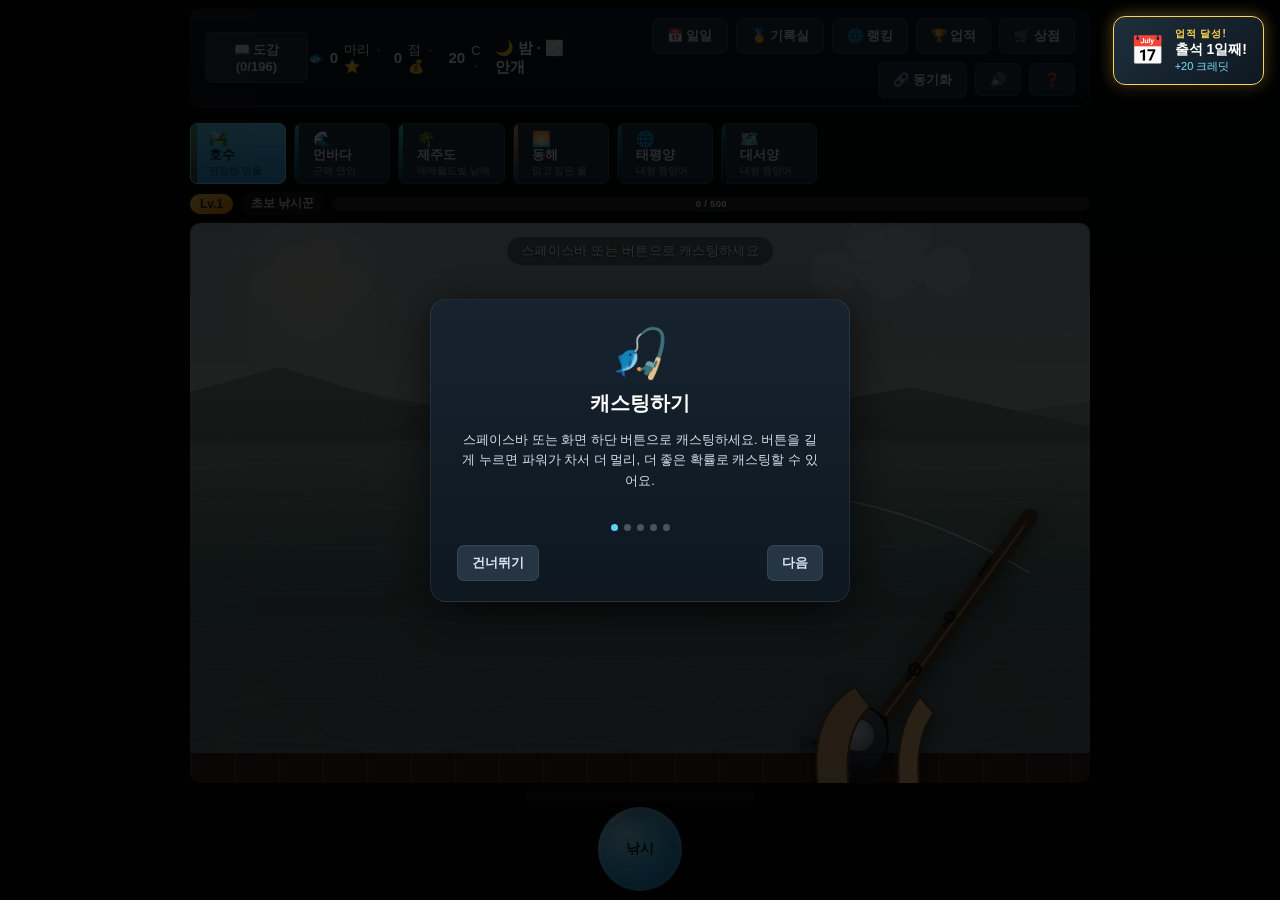
==== commit 47e61f27: "Add region-exclusive MYTHIC-tier bosses for every ocean region - New 'mythic' rarity strictly harder" ====
--- a/index.html
+++ b/index.html
@@ -166,8 +166,10 @@
   }
   .dexCard.caught { border-color: var(--rc, #4fc3f7); box-shadow: 0 0 10px -2px var(--rc, #4fc3f7); }
   .dexCard.bossCardMini { border-color: rgba(255,82,82,0.4); }
+  .dexCard.mythicCardMini { border-color: rgba(213,0,249,0.6); box-shadow: 0 0 12px -1px rgba(213,0,249,0.55); }
   .dexCard .name { font-size: 10.3px; line-height: 1.2; min-height: 24px; }
   .dexCard .stars { font-size: 9px; letter-spacing: 1px; }
+  .dexCard .mythicLabel { font-size: 7.6px; font-weight: 900; letter-spacing: 1.4px; color: #d500f9; text-shadow: 0 0 6px rgba(213,0,249,0.8); }
   .dexCard .best { font-size: 8.7px; color: #ffd54f; }
   .dexImg { display: block; margin: 0 auto; image-rendering: -webkit-optimize-contrast; }
   #dexClose { align-self: flex-end; }
@@ -258,12 +260,23 @@
     from { background-color: rgba(170,0,0,0.85); }
     to   { background-color: rgba(255,45,45,0.95); }
   }
+  #bossBanner.mythicBanner { animation: mythicBannerFlash 0.55s ease-in-out infinite alternate; }
+  @keyframes mythicBannerFlash {
+    from { background-color: rgba(90,0,140,0.85); }
+    to   { background-color: rgba(213,0,249,0.95); }
+  }
   #stageWrap.bossMode::after {
     content: ''; position: absolute; inset: 0; pointer-events: none;
     box-shadow: inset 0 0 90px 14px rgba(255,25,25,0.55);
     animation: bossPulse 1.1s ease-in-out infinite;
   }
   @keyframes bossPulse { 0%,100% { opacity: 0.5; } 50% { opacity: 1; } }
+  #stageWrap.mythicMode::after {
+    content: ''; position: absolute; inset: 0; pointer-events: none;
+    box-shadow: inset 0 0 100px 16px rgba(213,0,249,0.6);
+    animation: mythicPulse 0.9s ease-in-out infinite;
+  }
+  @keyframes mythicPulse { 0%,100% { opacity: 0.5; } 50% { opacity: 1; } }
 
   /* ---- Mobile-style bottom action bar ---- */
   #mobileBar { width: 900px; display: flex; flex-direction: column; align-items: center; gap: 6px; }
@@ -898,8 +911,12 @@
   ["범고래","boss",400,700,"whale","charcoal"],
   ["향고래","boss",600,1500,"whale","deepBlue"],
   ["대왕오징어","boss",300,700,"giant_squid","ink"],
-  ["돌묵상어","boss",400,900,"shark","olive",null,false,["jeju"]],
-  ["밍크고래","boss",500,850,"whale","olive",null,false,["eastsea"]],
+  /* Regional exclusives: 'mythic' tier, harder than boss (tighter zone, faster needle/tension) */
+  ["이무기","mythic",600,1200,"slender","olive","lateral",false,["sea"]],
+  ["돌묵상어","mythic",400,900,"shark","olive",null,false,["jeju"]],
+  ["밍크고래","mythic",500,850,"whale","olive",null,false,["eastsea"]],
+  ["태평양대왕문어","mythic",300,700,"squid","crimson",null,false,["pacific"]],
+  ["크라켄","mythic",600,1400,"giant_squid","ink",null,false,["atlantic"]],
 ];
 
 const COLOR_PRESETS = {
@@ -924,7 +941,8 @@
   uncommon:  { label:"UNCOMMON",  color:"#4fc3f7", stars:2, points:36,  hookWindow:0.58, zoneWidthRatio:0.23, needleSpeed:1.55, tensionRate:9.8,  gain:10.5 },
   rare:      { label:"RARE",      color:"#ba68c8", stars:3, points:95,  hookWindow:0.50, zoneWidthRatio:0.19, needleSpeed:1.75, tensionRate:10.3, gain:9.5 },
   legendary: { label:"LEGENDARY", color:"#ffd54f", stars:5, points:300, hookWindow:0.44, zoneWidthRatio:0.17, needleSpeed:1.85, tensionRate:10.0, gain:9.5 },
-  boss:      { label:"BOSS",      color:"#ff3d3d", stars:5, points:900, hookWindow:0.70, zoneWidthRatio:0.10, needleSpeed:2.25, tensionRate:10.5, gain:8.0 },
+  boss:      { label:"BOSS",      color:"#ff3d3d", stars:5, points:900,  hookWindow:0.70, zoneWidthRatio:0.10, needleSpeed:2.25, tensionRate:10.5, gain:8.0 },
+  mythic:    { label:"MYTHIC",    color:"#d500f9", stars:5, points:1500, hookWindow:0.60, zoneWidthRatio:0.07, needleSpeed:2.65, tensionRate:11.5, gain:7.0 },
 };
 const RARITY_WEIGHT = { common:50, uncommon:28, rare:15, legendary:7 };
 const BOSS_CHANCE_BASE = 0.045;
@@ -1343,7 +1361,7 @@
   phase:'bar', mashProgress:0, mashTimer:0, mashTimerMax:0,
 };
 const MASH_THRESHOLD = 82;
-function usesMashFinisher(rarity) { return rarity === 'legendary' || rarity === 'boss'; }
+function usesMashFinisher(rarity) { return rarity === 'legendary' || rarity === 'boss' || rarity === 'mythic'; }
 let resultData = null;
 let ripples = [];
 
@@ -1529,16 +1547,20 @@
   const bossPool = BOSS_FISH.filter(f => !f[8] || f[8].includes(spot));
   const f = isBoss ? bossPool[Math.floor(Math.random()*bossPool.length)] : pickWeightedFish();
   currentFish = fishDef(f);
+  const isMythic = currentFish.rarity === 'mythic';
   biteTimer = RARITY[currentFish.rarity].hookWindow * mods.hookWindowMul;
   shake = isBoss ? 18 : 8;
-  document.getElementById('bossBanner').style.display = isBoss ? 'block' : 'none';
-  setMsg(isBoss ? "!! 초대형 어종이다 – 지금이다 !!" : "지금이다! 탭하세요!");
+  const banner = document.getElementById('bossBanner');
+  banner.style.display = isBoss ? 'block' : 'none';
+  banner.classList.toggle('mythicBanner', isMythic);
+  banner.textContent = isMythic ? '💀 전설의 괴수 출현 💀' : '⚠️ 초대형 어종 출현 ⚠️';
+  setMsg(isMythic ? "!! 전설의 괴수다 – 지금이다 !!" : isBoss ? "!! 초대형 어종이다 – 지금이다 !!" : "지금이다! 탭하세요!");
   if (isBoss) SFX.bossAlert(); else SFX.bite();
 }
 
 function beginReeling() {
   state = 'reeling';
-  const isBoss = currentFish.rarity === 'boss';
+  const isBoss = currentFish.rarity === 'boss' || currentFish.rarity === 'mythic';
   const conf = RARITY[currentFish.rarity];
   const tier = getTier(playerLevel());
   reel.progress = 0; reel.tension = 0; reel.needleT = Math.random()*10; reel.needleDir = 1;
@@ -1549,12 +1571,14 @@
   reel.finalStand = false; reel.finalStandDone = false; reel._finalStandStarted = false;
   reel.phase = 'bar'; reel.mashProgress = 0; reel.mashTimer = 0;
   document.getElementById('bossBanner').style.display = 'none';
-  document.getElementById('stageWrap').classList.toggle('bossMode', isBoss);
+  const isMythic = currentFish.rarity === 'mythic';
+  document.getElementById('stageWrap').classList.toggle('bossMode', isBoss && !isMythic);
+  document.getElementById('stageWrap').classList.toggle('mythicMode', isMythic);
   setMsg(isBoss ? "필사적으로 버텨라!!" : "타이밍 맞춰 탭! 릴을 감으세요");
 }
 
 function catchSuccess() {
-  const isBoss = currentFish.rarity === 'boss';
+  const isBoss = currentFish.rarity === 'boss' || currentFish.rarity === 'mythic';
   const conf = RARITY[currentFish.rarity];
   const size = (currentFish.minLen + Math.random()*(currentFish.maxLen-currentFish.minLen)).toFixed(1);
   const sizeRatio = (size-currentFish.minLen)/(currentFish.maxLen-currentFish.minLen+0.001);
@@ -1592,7 +1616,7 @@
   setTimeout(() => showCatchReveal(resultData), 180);
   SFX.catchSuccess(isBoss);
   state = 'result'; resultTimer = isBoss ? 3.4 : 2.6;
-  document.getElementById('stageWrap').classList.remove('bossMode');
+  document.getElementById('stageWrap').classList.remove('bossMode'); document.getElementById('stageWrap').classList.remove('mythicMode');
   bumpDailyProgress('catchCount', 1);
   if (RARITY[currentFish.rarity].stars >= 3) bumpDailyProgress('rareCount', 1);
   if (isNew) bumpDailyProgress('newDexCount', 1);
@@ -1617,7 +1641,7 @@
   const text = reason === 'snapped' ? "줄이 끊어졌습니다!" : reason === 'escaped' ? "괴물이 사라졌다..." : "놓쳤습니다...";
   showFailCard(text);
   SFX.catchFail();
-  document.getElementById('stageWrap').classList.remove('bossMode');
+  document.getElementById('stageWrap').classList.remove('bossMode'); document.getElementById('stageWrap').classList.remove('mythicMode');
 }
 
 function showCatchReveal(d) {
@@ -1695,7 +1719,7 @@
     ripples = ripples.filter(r => r.t < 1.3);
   }
   updateCastParticles(dt);
-  document.getElementById('runWarning').style.display = (state==='reeling' && reel.runActive && currentFish.rarity!=='boss') ? 'block' : 'none';
+  document.getElementById('runWarning').style.display = (state==='reeling' && reel.runActive && currentFish.rarity!=='boss' && currentFish.rarity!=='mythic') ? 'block' : 'none';
 
   if (charging) {
     castPower = Math.min(100, castPower + dt*160);
@@ -1722,7 +1746,7 @@
       setTimeout(()=>setMsg("스페이스바 또는 버튼으로 캐스팅하세요"), 1100);
     }
   } else if (state === 'reeling') {
-    const isBoss = currentFish.rarity === 'boss';
+    const isBoss = currentFish.rarity === 'boss' || currentFish.rarity === 'mythic';
     const conf = RARITY[currentFish.rarity];
     const tier = getTier(playerLevel());
     const eq = equipmentBuffs();
@@ -1800,7 +1824,7 @@
     const nx = needleX();
     const inZone = nx >= reel.zoneStart && nx <= reel.zoneStart + reel.zoneWidth;
     reel.flashT = 0.15;
-    const isBoss = currentFish.rarity === 'boss';
+    const isBoss = currentFish.rarity === 'boss' || currentFish.rarity === 'mythic';
     const conf = RARITY[currentFish.rarity];
     const tier = getTier(playerLevel());
     const eq = equipmentBuffs();
@@ -2601,7 +2625,7 @@
 function drawReelUI() {
   if (state !== 'reeling') return;
   if (reel.phase === 'mash') { drawMashUI(); return; }
-  const isBoss = currentFish.rarity === 'boss';
+  const isBoss = currentFish.rarity === 'boss' || currentFish.rarity === 'mythic';
   const barX = W/2-170, barY = H-130, barW = 340, barH = 24;
 
   ctx.fillStyle = 'rgba(0,0,0,0.5)'; ctx.fillRect(barX,barY,barW,barH);
@@ -2717,11 +2741,12 @@
   for (const def of list) {
     const caught = dex[def.name];
     const card = document.createElement('div');
-    card.className = 'dexCard' + (caught ? ' caught' : '') + (def.rarity==='boss' ? ' bossCardMini' : '');
+    card.className = 'dexCard' + (caught ? ' caught' : '') + (def.rarity==='boss' ? ' bossCardMini' : '') + (def.rarity==='mythic' ? ' mythicCardMini' : '');
     if (caught) card.style.setProperty('--rc', RARITY[def.rarity].color);
     card.innerHTML = `
       <img class="dexImg" src="${dexFishImage(def, !caught)}" width="72" height="48" alt="">
       <div class="name">${caught ? def.name : '???'}</div>
+      ${caught && def.rarity==='mythic' ? `<div class="mythicLabel">★ MYTHIC ★</div>` : ''}
       <div class="stars" style="color:${caught ? RARITY[def.rarity].color : '#555'}">${caught ? starsStr(RARITY[def.rarity].stars) : '☆☆☆☆☆'}</div>
       ${caught ? `<div class="best">최대 ${caught.best}cm · ${caught.count}마리</div>` : ''}
     `;
@@ -3276,7 +3301,7 @@
 function computeStatsSnapshot() {
   const entries = Object.entries(dex).filter(([k]) => k !== '__economy');
   const totalCatches = entries.reduce((s,[,e]) => s + e.count, 0);
-  const bossCatches = entries.filter(([,e]) => e.rarity === 'boss').reduce((s,[,e]) => s + e.count, 0);
+  const bossCatches = entries.filter(([,e]) => e.rarity === 'boss' || e.rarity === 'mythic').reduce((s,[,e]) => s + e.count, 0);
   const hasPacific = entries.some(([,e]) => e.habitat === 'pacific');
   const hasAtlantic = entries.some(([,e]) => e.habitat === 'atlantic');
   return {
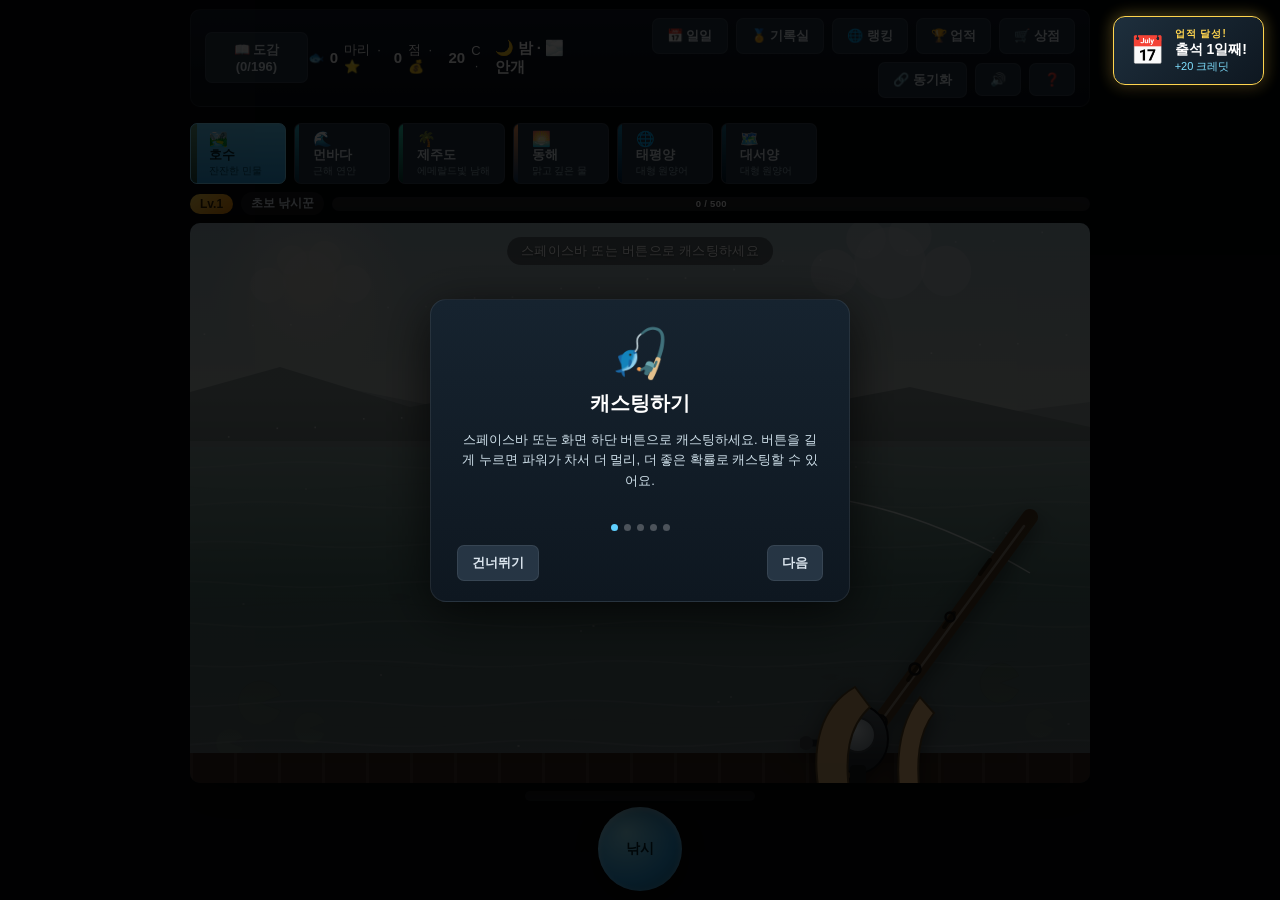
==== commit efbe1999: "Fix boss reeling fairness, add a 4-star tier, rebalance spawn rates - Root-caused the "impossible to" ====
--- a/index.html
+++ b/index.html
@@ -940,12 +940,12 @@
   common:    { label:"COMMON",    color:"#b0bec5", stars:1, points:12,  hookWindow:0.68, zoneWidthRatio:0.27, needleSpeed:1.35, tensionRate:9.5,  gain:11 },
   uncommon:  { label:"UNCOMMON",  color:"#4fc3f7", stars:2, points:36,  hookWindow:0.58, zoneWidthRatio:0.23, needleSpeed:1.55, tensionRate:9.8,  gain:10.5 },
   rare:      { label:"RARE",      color:"#ba68c8", stars:3, points:95,  hookWindow:0.50, zoneWidthRatio:0.19, needleSpeed:1.75, tensionRate:10.3, gain:9.5 },
-  legendary: { label:"LEGENDARY", color:"#ffd54f", stars:5, points:300, hookWindow:0.44, zoneWidthRatio:0.17, needleSpeed:1.85, tensionRate:10.0, gain:9.5 },
-  boss:      { label:"BOSS",      color:"#ff3d3d", stars:5, points:900,  hookWindow:0.70, zoneWidthRatio:0.10, needleSpeed:2.25, tensionRate:10.5, gain:8.0 },
-  mythic:    { label:"MYTHIC",    color:"#d500f9", stars:5, points:1500, hookWindow:0.60, zoneWidthRatio:0.07, needleSpeed:2.65, tensionRate:11.5, gain:7.0 },
+  legendary: { label:"LEGENDARY", color:"#ffd54f", stars:4, points:300, hookWindow:0.44, zoneWidthRatio:0.17, needleSpeed:1.85, tensionRate:10.0, gain:9.5 },
+  boss:      { label:"BOSS",      color:"#ff3d3d", stars:5, points:900,  hookWindow:0.70, zoneWidthRatio:0.12, needleSpeed:2.05, tensionRate:10.0, gain:8.8 },
+  mythic:    { label:"MYTHIC",    color:"#d500f9", stars:5, points:1500, hookWindow:0.60, zoneWidthRatio:0.09, needleSpeed:2.40, tensionRate:10.8, gain:7.8 },
 };
-const RARITY_WEIGHT = { common:50, uncommon:28, rare:15, legendary:7 };
-const BOSS_CHANCE_BASE = 0.045;
+const RARITY_WEIGHT = { common:44, uncommon:27, rare:19, legendary:10 };
+const BOSS_CHANCE_BASE = 0.055;
 
 /* ----- Region registry: drives location buttons, dex tabs, spawn pool & boss eligibility ----- */
 const REGIONS = {
@@ -1151,7 +1151,7 @@
 /* ----- Consumables: boosters/insurance, count-based, auto-applied (no equip step) ----- */
 const BOOSTER_TYPES = {
   exp:       { name:'경험치 부스터', icon:'✨', unitPrice:45, bundlePrice:360, bundleSize:10, desc:'보유 중 다음 포획 1회의 획득 점수 +50%' },
-  insurance: { name:'보험권',       icon:'🛡️', unitPrice:80, bundlePrice:640, bundleSize:10, desc:'물고기를 놓치거나 줄이 끊어질 때 자동 소모되어 도망가지 못하게 막고 처음부터 다시 도전하게 해줌' },
+  insurance: { name:'보험권',       icon:'🛡️', unitPrice:80, bundlePrice:640, bundleSize:10, desc:'★5 등급(레전더리/보스/MYTHIC) 어종을 놓치거나 줄이 끊어질 때만 자동 소모되어 처음부터 다시 도전하게 해줌' },
 };
 
 /* ----- Cosmetic rig skins: rod/reel colors + decorative SVG motifs + a cast particle effect ----- */
@@ -1356,7 +1356,7 @@
 let currentFish = null;
 let reel = {
   progress:0, tension:0, needleT:0, zoneStart:0.4, zoneWidth:0.3, flashT:0,
-  runActive:false, runTimer:0, nextRunAt:0, needleDir:1,
+  runActive:false, runTimer:0, nextRunAt:0,
   finalStand:false, finalStandDone:false, _finalStandStarted:false, _finalStandTimer:0,
   phase:'bar', mashProgress:0, mashTimer:0, mashTimerMax:0,
 };
@@ -1563,7 +1563,7 @@
   const isBoss = currentFish.rarity === 'boss' || currentFish.rarity === 'mythic';
   const conf = RARITY[currentFish.rarity];
   const tier = getTier(playerLevel());
-  reel.progress = 0; reel.tension = 0; reel.needleT = Math.random()*10; reel.needleDir = 1;
+  reel.progress = 0; reel.tension = 0; reel.needleT = Math.random()*10;
   reel.zoneWidth = Math.min(0.5, conf.zoneWidthRatio * tier.zoneMul);
   reel.zoneStart = Math.random() * (1 - reel.zoneWidth);
   reel.runActive = false; reel.runTimer = 0;
@@ -1626,7 +1626,8 @@
 }
 
 function catchFail(reason) {
-  if ((reason === 'snapped' || reason === 'escaped') && (economy.boosters.insurance || 0) > 0) {
+  const eligibleForInsurance = currentFish && RARITY[currentFish.rarity].stars >= 5;
+  if ((reason === 'snapped' || reason === 'escaped') && eligibleForInsurance && (economy.boosters.insurance || 0) > 0) {
     economy.boosters.insurance -= 1;
     economy.totalInsuranceSaves = (economy.totalInsuranceSaves || 0) + 1;
     saveEconomy(); updateTopStats(); queueSyncPush(); checkAchievements(); updateInsuranceBadge();
@@ -1781,12 +1782,14 @@
       }
       document.getElementById('finalStandWarning').style.display = reel.finalStand ? 'block' : 'none';
 
-      const finalMul = reel.finalStand ? (isBoss?1.7:1.45) : 1;
+      const finalMul = reel.finalStand ? 1.4 : 1; // finalStand only ever occurs for isBoss fish
       const runMul = reel.runActive ? (isBoss?1.85:1.9) : 1;
-      const speedMul = (1 + 0.7*(reel.progress/100)) * runMul * finalMul;
-      if (isBoss && Math.random() < dt*0.55) reel.needleDir *= -1;
-      reel.needleT += dt * conf.needleSpeed * speedMul * (isBoss ? reel.needleDir : 1);
-      reel.tension = Math.min(100, reel.tension + dt * conf.tensionRate * tier.tensionMul * eq.tensionMul * (reel.runActive?(isBoss?1.55:1.6):1) * (reel.finalStand?(isBoss?1.4:1.25):1));
+      // boss/mythic needle surges and eases unpredictably but always sweeps forward through the
+      // full track (never reverses), so every zone position stays physically reachable
+      const wobbleMul = isBoss ? (1 + 0.3*Math.sin(reel.needleT*0.37 + 1.7)) : 1;
+      const speedMul = (1 + 0.7*(reel.progress/100)) * runMul * finalMul * wobbleMul;
+      reel.needleT += dt * conf.needleSpeed * speedMul;
+      reel.tension = Math.min(100, reel.tension + dt * conf.tensionRate * tier.tensionMul * eq.tensionMul * (reel.runActive?(isBoss?1.55:1.6):1) * (reel.finalStand?1.3:1));
       if (reel.flashT > 0) reel.flashT -= dt;
       if (reel.tension >= 100) {
         catchFail(isBoss ? 'escaped' : 'snapped');
@@ -1833,14 +1836,14 @@
       const dNorm = 1 - Math.min(1, Math.abs(nx-center)/(reel.zoneWidth/2));
       reel.progress = Math.min(100, reel.progress + (conf.gain + dNorm*7) * tier.gainMul * eq.gainMul);
       if (usesMashFinisher(currentFish.rarity)) reel.progress = Math.min(99, reel.progress);
-      reel.tension = Math.max(0, reel.tension - (isBoss?8:12));
-      reel.zoneWidth = Math.min(0.5, Math.max(0.07, conf.zoneWidthRatio * tier.zoneMul * (1 - (isBoss?0.4:0.35)*(reel.progress/100))));
+      reel.tension = Math.max(0, reel.tension - (isBoss?11:12));
+      reel.zoneWidth = Math.min(0.5, Math.max(0.07, conf.zoneWidthRatio * tier.zoneMul * (1 - (isBoss?0.25:0.35)*(reel.progress/100))));
       reel.zoneStart = Math.random() * (1 - reel.zoneWidth);
       SFX.tapHit();
       if (reel.progress >= 100) catchSuccess();
     } else {
-      reel.progress = Math.max(0, reel.progress - (isBoss?12:9));
-      reel.tension = Math.min(100, reel.tension + (isBoss?16:13) * tier.tensionMul);
+      reel.progress = Math.max(0, reel.progress - 9);
+      reel.tension = Math.min(100, reel.tension + 13 * tier.tensionMul);
       shake = isBoss ? 7 : 4;
       SFX.tapMiss();
     }
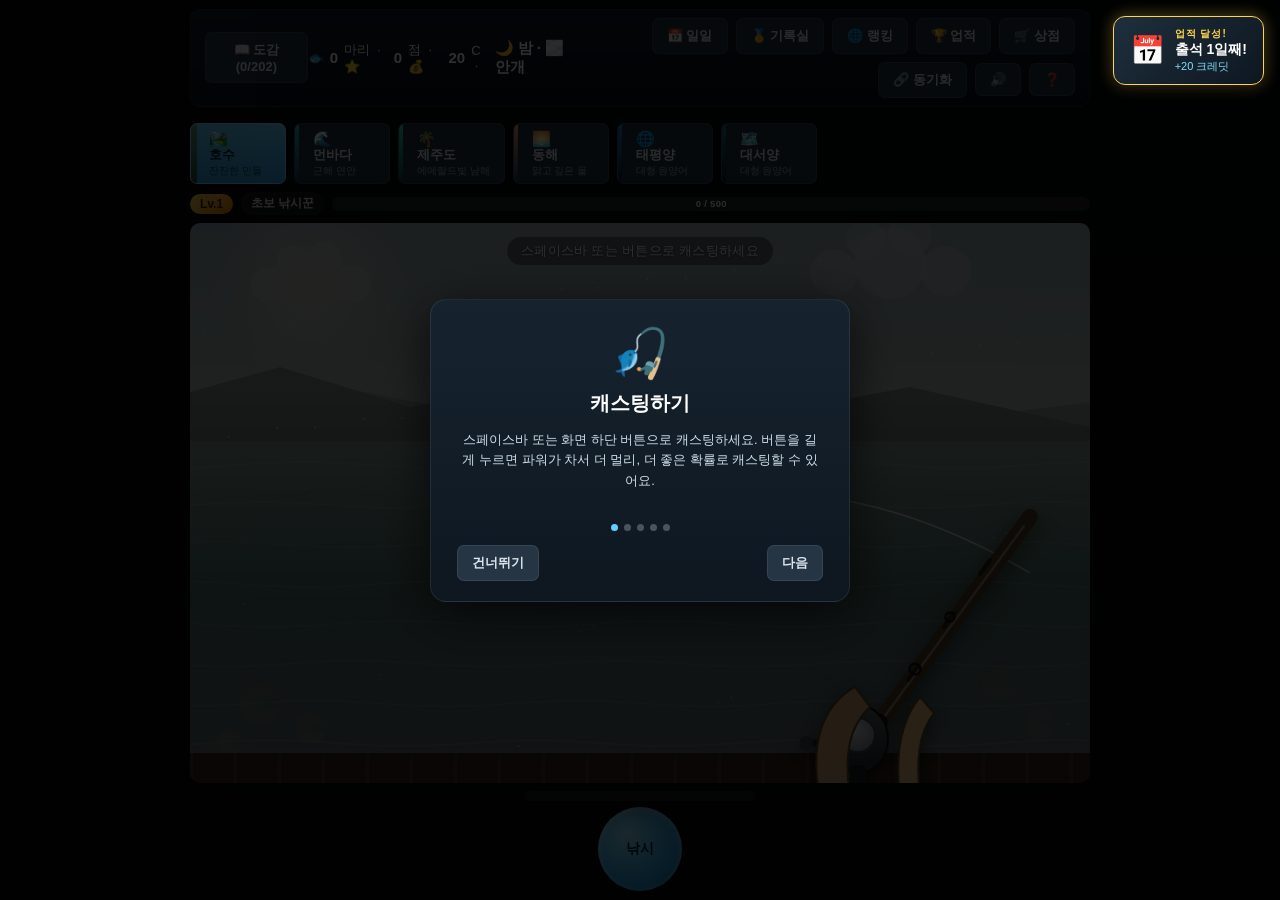
==== commit 74c6563b: "Add night/weather-exclusive fish, catch streaks, mythic SFX, prestige badge - 6 new species (1 per r" ====
--- a/index.html
+++ b/index.html
@@ -63,6 +63,7 @@
   #baitBadge { background: linear-gradient(135deg,#8fd6a0,#3e9e5c); box-shadow: 0 0 10px rgba(90,220,140,0.5); }
   #boosterBadge { background: linear-gradient(135deg,#ffe082,#ff8f00); box-shadow: 0 0 10px rgba(255,193,7,0.5); }
   #insuranceBadge { background: linear-gradient(135deg,#81d4fa,#0277bd); color: #fff; box-shadow: 0 0 10px rgba(79,195,247,0.5); }
+  #streakBadge { background: linear-gradient(135deg,#ffab40,#dd2c00); color: #fff; box-shadow: 0 0 10px rgba(255,87,34,0.6); }
 
   /* ---- Shop overlay ---- */
   #shopOverlay {
@@ -109,6 +110,12 @@
     font-size: 12px; font-weight: bold; color: #dce6ef; background: rgba(255,255,255,0.08);
     padding: 3px 10px; border-radius: 20px; white-space: nowrap;
   }
+  #prestigeBadge {
+    font-size: 12px; font-weight: 900; color: #3a2400; white-space: nowrap; padding: 3px 10px; border-radius: 20px;
+    background: linear-gradient(135deg,#ffe082,#ffab00); box-shadow: 0 0 10px rgba(255,171,0,0.7);
+    animation: prestigeGlow 1.6s ease-in-out infinite alternate;
+  }
+  @keyframes prestigeGlow { from { filter: brightness(1); } to { filter: brightness(1.25); } }
   #expTrack { position: relative; flex: 1; height: 14px; background: rgba(255,255,255,0.12); border-radius: 7px; overflow: hidden; }
   #expFill { height: 100%; width: 0%; background: linear-gradient(90deg,#5fd0ff,#2b9fe0); transition: width 0.25s; }
   #expLabel {
@@ -170,6 +177,7 @@
   .dexCard .name { font-size: 10.3px; line-height: 1.2; min-height: 24px; }
   .dexCard .stars { font-size: 9px; letter-spacing: 1px; }
   .dexCard .mythicLabel { font-size: 7.6px; font-weight: 900; letter-spacing: 1.4px; color: #d500f9; text-shadow: 0 0 6px rgba(213,0,249,0.8); }
+  .dexCard .conditionLabel { font-size: 7.6px; font-weight: bold; color: #7fe0ff; }
   .dexCard .best { font-size: 8.7px; color: #ffd54f; }
   .dexImg { display: block; margin: 0 auto; image-rendering: -webkit-optimize-contrast; }
   #dexClose { align-self: flex-end; }
@@ -466,6 +474,7 @@
   </div>
 
   <div id="statusBar">
+    <div id="streakBadge" class="statusPill"></div>
     <div id="baitBadge" class="statusPill"></div>
     <div id="boosterBadge" class="statusPill"></div>
     <div id="insuranceBadge" class="statusPill"></div>
@@ -483,6 +492,7 @@
   <div id="levelBar">
     <div class="lvChip">Lv.<span id="lvNum">1</span></div>
     <div id="lvTitle">초보 낚시꾼</div>
+    <div id="prestigeBadge" style="display:none;">👑 낚시의 신</div>
     <div id="expTrack"><div id="expFill"></div><div id="expLabel">0 / 500</div></div>
   </div>
 
@@ -751,6 +761,7 @@
   ["민물새우","common",3,6,"shrimp","sand"],
   ["참게","uncommon",5,10,"crab","olive"],
   ["민물해파리","legendary",1,3,"jellyfish","teal"],
+  ["칠성장어","rare",30,60,"slender","ink",null,false,{night:true}],
 ];
 
 const SEA_FISH = [
@@ -809,6 +820,7 @@
   ["전복","rare",8,15,"shell","olive"],
   ["보름달물해파리","uncommon",20,40,"jellyfish","silver"],
   ["대게","rare",15,25,"crab","crimson"],
+  ["안개서대","uncommon",20,35,"flat","sand",null,false,{weather:'fog'}],
 ];
 
 /* ----- Open-ocean regions: large pelagic species reflecting real ecosystems ----- */
@@ -833,6 +845,7 @@
   ["앵무조개","rare",15,25,"shell","sand"],
   ["태평양보름달해파리","common",25,45,"jellyfish","silver"],
   ["대왕조개","legendary",100,140,"shell","teal"],
+  ["야광오징어","rare",30,55,"squid","teal",null,false,{night:true}],
 ];
 
 const ATLANTIC_FISH = [
@@ -856,6 +869,7 @@
   ["대서양대게","uncommon",15,25,"crab","crimson"],
   ["대서양랍스터","rare",20,40,"shrimp","crimson"],
   ["사자갈기해파리","legendary",50,100,"jellyfish","crimson"],
+  ["유령가오리","rare",40,80,"flat","charcoal",null,false,{weather:'rain'}],
 ];
 
 /* ----- Jeju: warm subtropical coastal ecosystem, volcanic reefs ----- */
@@ -878,6 +892,7 @@
   ["대왕바리","legendary",80,150,"oval","charcoal","spots"],
   ["황금갈치","legendary",60,110,"slender","gold"],
   ["제주보름달해파리","legendary",20,40,"jellyfish","olive"],
+  ["발광손톱새우","uncommon",4,8,"shrimp","teal",null,false,{night:true}],
 ];
 
 /* ----- East Sea (동해): cold, clear, deep waters off Korea's eastern coast ----- */
@@ -899,6 +914,7 @@
   ["은어대구","legendary",70,130,"torpedo","deepBlue","spots"],
   ["대왕문어","legendary",120,200,"squid","ink"],
   ["동해푸른해파리","legendary",25,50,"jellyfish","deepBlue"],
+  ["심해투구게","rare",25,45,"crab","olive",null,false,{weather:'fog'}],
 ];
 
 /* ----- Special mega fish: unique catching mechanics, ocean regions only, rare encounter ----- */
@@ -1320,6 +1336,7 @@
   splash: () => { sweepBeep(300, 90, 0.28, 'sine', 0.14); beep(180, 0.1, 'triangle', 0.1, 0.02); },
   bite: () => { beep(880, 0.08, 'square', 0.12); beep(1200, 0.1, 'square', 0.1, 0.09); },
   bossAlert: () => { sweepBeep(140, 55, 0.6, 'sawtooth', 0.18); beep(70, 0.5, 'sine', 0.16, 0.08); },
+  mythicAlert: () => { sweepBeep(220, 40, 0.8, 'sawtooth', 0.2); beep(55, 0.6, 'sine', 0.18, 0.1); beep(1400, 0.14, 'sine', 0.11, 0.18); beep(1700, 0.14, 'sine', 0.11, 0.36); },
   tapHit: () => beep(700, 0.055, 'triangle', 0.11),
   tapMiss: () => beep(150, 0.12, 'sawtooth', 0.08),
   catchSuccess: (big) => { [523,659,784,1047].forEach((f,i) => beep(f, 0.18, 'triangle', big?0.16:0.12, i*0.09)); },
@@ -1354,6 +1371,8 @@
 let state = 'idle';
 let waitTimer = 0, biteTimer = 0, resultTimer = 0, shake = 0;
 let currentFish = null;
+let catchStreak = 0; // consecutive successful catches without a real failure (insurance saves preserve it)
+function streakBonusMul() { return 1 + Math.min(0.30, catchStreak * 0.02); }
 let reel = {
   progress:0, tension:0, needleT:0, zoneStart:0.4, zoneWidth:0.3, flashT:0,
   runActive:false, runTimer:0, nextRunAt:0,
@@ -1477,8 +1496,15 @@
 canvas.addEventListener('pointerup', onPressEnd);
 canvas.addEventListener('pointerleave', onPressEnd);
 
-function pool() { return REGIONS[spot].fishArr; }
-function fishDef(f) { return { name:f[0], rarity:f[1], minLen:f[2], maxLen:f[3], bodyType:f[4], colorKey:f[5], pattern:f[6]||null, whiskers:!!f[7] }; }
+/* ----- Night/weather-exclusive species: tuple[8] = {night:true} or {weather:'fog'|'rain'} ----- */
+function conditionMet(cond) {
+  if (!cond) return true;
+  if (cond.night) return envState.isNight;
+  if (cond.weather) return envState.weather === cond.weather;
+  return true;
+}
+function pool() { return REGIONS[spot].fishArr.filter(f => conditionMet(f[8])); }
+function fishDef(f) { return { name:f[0], rarity:f[1], minLen:f[2], maxLen:f[3], bodyType:f[4], colorKey:f[5], pattern:f[6]||null, whiskers:!!f[7], condition:f[8]||null }; }
 
 /* ----- Global name -> def lookup, used for sell pricing (size ratio vs species max) ----- */
 const FISH_BY_NAME = {};
@@ -1555,7 +1581,7 @@
   banner.classList.toggle('mythicBanner', isMythic);
   banner.textContent = isMythic ? '💀 전설의 괴수 출현 💀' : '⚠️ 초대형 어종 출현 ⚠️';
   setMsg(isMythic ? "!! 전설의 괴수다 – 지금이다 !!" : isBoss ? "!! 초대형 어종이다 – 지금이다 !!" : "지금이다! 탭하세요!");
-  if (isBoss) SFX.bossAlert(); else SFX.bite();
+  if (isMythic) SFX.mythicAlert(); else if (isBoss) SFX.bossAlert(); else SFX.bite();
 }
 
 function beginReeling() {
@@ -1589,6 +1615,10 @@
   if (envState.weather === 'fog') points = Math.round(points * 1.15);
   const isBoosted = (economy.boosters.exp || 0) > 0;
   if (isBoosted) { points = Math.round(points * 1.5); economy.boosters.exp -= 1; economy.totalBoosterUsed = (economy.totalBoosterUsed||0) + 1; updateBoosterBadge(); }
+  const streakMul = streakBonusMul();
+  points = Math.round(points * streakMul);
+  catchStreak += 1;
+  updateStreakBadge();
   totalScore += points; saveScore();
   if (isTrophy) economy.trophyCatches = (economy.trophyCatches || 0) + 1;
 
@@ -1601,7 +1631,7 @@
   dex[currentFish.name] = entry;
   saveDex(); updateTopStats();
 
-  const sellValue = fishSellPrice(currentFish.name);
+  const sellValue = Math.max(1, Math.round(fishSellPrice(currentFish.name) * streakMul));
   let autoSold = false;
   if (economy.autoSellCommon && currentFish.rarity === 'common') {
     autoSold = true;
@@ -1611,7 +1641,7 @@
     saveEconomy(); queueSyncPush();
   }
 
-  resultData = { ok:true, name:currentFish.name, rarity:currentFish.rarity, size, points, sellValue, isNew, isTrophy, isBoss, isBoosted, autoSold };
+  resultData = { ok:true, name:currentFish.name, rarity:currentFish.rarity, size, points, sellValue, isNew, isTrophy, isBoss, isBoosted, autoSold, streak: catchStreak };
   spawnCatchEffect();
   setTimeout(() => showCatchReveal(resultData), 180);
   SFX.catchSuccess(isBoss);
@@ -1637,6 +1667,7 @@
     setMsg('🛡️ 보험권 발동! 도망가지 못했다 - 처음부터 다시!');
     return;
   }
+  catchStreak = 0; updateStreakBadge();
   resultData = { ok:false, reason };
   state = 'result'; resultTimer = 1.4;
   const text = reason === 'snapped' ? "줄이 끊어졌습니다!" : reason === 'escaped' ? "괴물이 사라졌다..." : "놓쳤습니다...";
@@ -1657,7 +1688,7 @@
   document.getElementById('popStars').style.color = RARITY[d.rarity].color;
   document.getElementById('popName').textContent = (d.isBoss ? '🌊 ' : '') + d.name;
   document.getElementById('popSize').textContent = `${d.size}cm`;
-  document.getElementById('popPoints').textContent = `+${d.points}점${d.isBoosted ? ' (부스터!)' : ''} · ${d.autoSold ? `자동판매 +${d.sellValue}C` : `판매가 ${d.sellValue}C (재고 추가)`}`;
+  document.getElementById('popPoints').textContent = `+${d.points}점${d.isBoosted ? ' (부스터!)' : ''}${d.streak >= 2 ? ` 🔥x${d.streak}` : ''} · ${d.autoSold ? `자동판매 +${d.sellValue}C` : `판매가 ${d.sellValue}C (재고 추가)`}`;
   reveal.style.display = 'flex';
   clearTimeout(reveal._hideTimer);
   reveal._hideTimer = setTimeout(() => { reveal.style.display = 'none'; }, d.isBoss ? 3600 : 2500);
@@ -1743,6 +1774,7 @@
     bobber.y = bobber.targetY + Math.sin(performance.now()/55)*7;
     if (biteTimer <= 0) {
       document.getElementById('bossBanner').style.display = 'none';
+      catchStreak = 0; updateStreakBadge();
       setMsg("놓쳤습니다..."); state = 'idle';
       setTimeout(()=>setMsg("스페이스바 또는 버튼으로 캐스팅하세요"), 1100);
     }
@@ -2746,10 +2778,12 @@
     const card = document.createElement('div');
     card.className = 'dexCard' + (caught ? ' caught' : '') + (def.rarity==='boss' ? ' bossCardMini' : '') + (def.rarity==='mythic' ? ' mythicCardMini' : '');
     if (caught) card.style.setProperty('--rc', RARITY[def.rarity].color);
+    const condText = def.condition ? (def.condition.night ? '🌙 야간 전용' : def.condition.weather === 'fog' ? '🌫️ 안개 전용' : def.condition.weather === 'rain' ? '🌧️ 비 전용' : '') : '';
     card.innerHTML = `
       <img class="dexImg" src="${dexFishImage(def, !caught)}" width="72" height="48" alt="">
       <div class="name">${caught ? def.name : '???'}</div>
       ${caught && def.rarity==='mythic' ? `<div class="mythicLabel">★ MYTHIC ★</div>` : ''}
+      ${caught && condText ? `<div class="conditionLabel">${condText}</div>` : ''}
       <div class="stars" style="color:${caught ? RARITY[def.rarity].color : '#555'}">${caught ? starsStr(RARITY[def.rarity].stars) : '☆☆☆☆☆'}</div>
       ${caught ? `<div class="best">최대 ${caught.best}cm · ${caught.count}마리</div>` : ''}
     `;
@@ -3098,7 +3132,16 @@
     badge.style.display = 'none';
   }
 }
-function updateStatusBar() { updateBaitBadge(); updateBoosterBadge(); updateInsuranceBadge(); }
+function updateStreakBadge() {
+  const badge = document.getElementById('streakBadge');
+  if (catchStreak >= 2) {
+    badge.style.display = 'inline-flex';
+    badge.textContent = `🔥 연속 ${catchStreak}마리 · +${Math.round((streakBonusMul()-1)*100)}%`;
+  } else {
+    badge.style.display = 'none';
+  }
+}
+function updateStatusBar() { updateBaitBadge(); updateBoosterBadge(); updateInsuranceBadge(); updateStreakBadge(); }
 updateStatusBar();
 
 /* =========================================================
@@ -3239,6 +3282,7 @@
     rows.forEach((row, i) => {
       const nick = (row.dex && row.dex.__economy && row.dex.__economy.nickname && row.dex.__economy.nickname.trim())
         || ('낚시꾼 ' + String(row.code || '????').slice(0,4));
+      const prestige = isPrestigeFromDexBlob(row.dex);
       const catches = row.dex
         ? Object.entries(row.dex).filter(([k]) => k !== '__economy').reduce((s,[,e]) => s + (e.count||0), 0)
         : 0;
@@ -3246,7 +3290,7 @@
       el.className = 'rankRow' + (row.code === syncCode ? ' me' : '');
       el.innerHTML = `
         <div class="rrank">${medal[i] || '#' + (i+1)}</div>
-        <div class="rname">${nick}</div>
+        <div class="rname">${prestige ? '👑 ' : ''}${nick}</div>
         <div class="rsize">${row.total_score}점</div>
         <div class="rcount">${catches}마리</div>
       `;
@@ -3321,7 +3365,26 @@
     totalInsuranceSaves: economy.totalInsuranceSaves || 0,
     skinsOwned: economy.rodSkins.length + economy.reelSkins.length,
     skinsTotal: ROD_SKIN_TIERS.length + REEL_SKIN_TIERS.length,
+    mythicCaught: entries.filter(([,e]) => e.rarity === 'mythic').length,
+    mythicTotal: BOSS_FISH.filter(f => f[1] === 'mythic').length,
   };
+}
+/* ----- Prestige: full dex + all mythic exclusives + every rod/reel skin collected ----- */
+function isPrestigeMaster(s) {
+  return s.dexCount >= s.dexTotal && s.mythicCaught >= s.mythicTotal && s.skinsOwned >= s.skinsTotal;
+}
+// same check for any dex+economy blob (e.g. a leaderboard row that isn't the local player)
+function isPrestigeFromDexBlob(dexBlob) {
+  if (!dexBlob) return false;
+  const econ = dexBlob.__economy || {};
+  const entries = Object.entries(dexBlob).filter(([k]) => k !== '__economy');
+  const dexTotal = LAKE_FISH.length + SEA_FISH.length + JEJU_FISH.length + EASTSEA_FISH.length + PACIFIC_FISH.length + ATLANTIC_FISH.length + BOSS_FISH.length;
+  const mythicTotal = BOSS_FISH.filter(f => f[1] === 'mythic').length;
+  const skinsOwned = (econ.rodSkins ? econ.rodSkins.length : 0) + (econ.reelSkins ? econ.reelSkins.length : 0);
+  const skinsTotal = ROD_SKIN_TIERS.length + REEL_SKIN_TIERS.length;
+  return entries.length >= dexTotal
+    && entries.filter(([,e]) => e.rarity === 'mythic').length >= mythicTotal
+    && skinsOwned >= skinsTotal;
 }
 
 let achievementQueue = [];
@@ -3346,6 +3409,7 @@
     updateTopStats();
     queueSyncPush();
   }
+  document.getElementById('prestigeBadge').style.display = isPrestigeMaster(snap) ? 'inline-block' : 'none';
 }
 function showNextAchievementToast() {
   if (!achievementQueue.length) return;
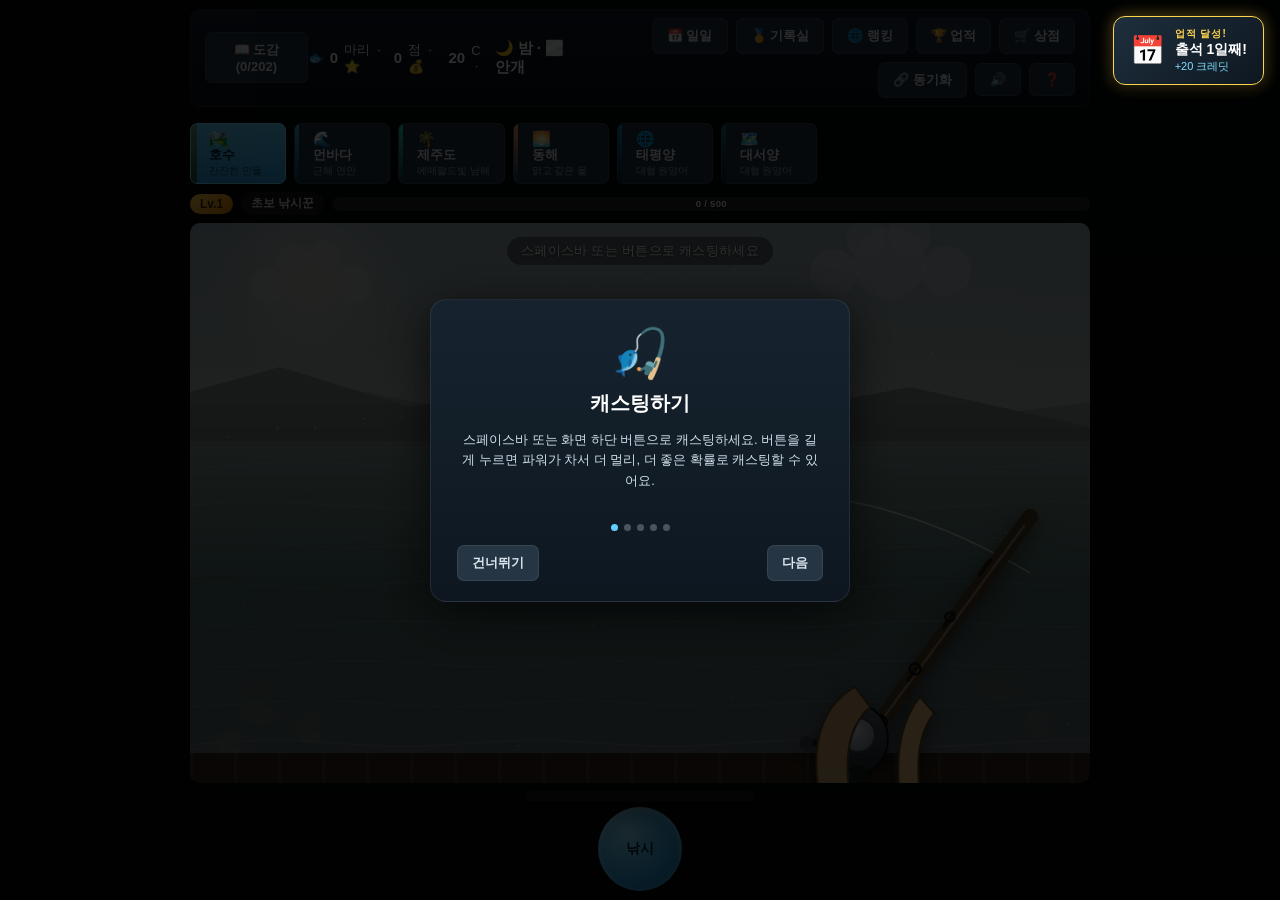
==== commit 8b57e34b: "Auto-sync cloud save on load instead of requiring manual 불러오기 - Two devices sharing a sync code dive" ====
--- a/index.html
+++ b/index.html
@@ -668,7 +668,7 @@
 <div id="syncOverlay">
   <div id="syncPanel">
     <h2>🔗 기록 동기화</h2>
-    <p>이 코드를 입력하면 어느 기기·브라우저에서든 같은 도감·점수를 이어서 볼 수 있어요. 코드를 잃어버리면 기록도 잃어버리니 꼭 저장해두세요.</p>
+    <p>이 코드를 입력하면 어느 기기·브라우저에서든 같은 도감·점수를 이어서 볼 수 있어요. 코드를 잃어버리면 기록도 잃어버리니 꼭 저장해두세요. 같은 코드를 쓰는 기기는 앱을 열 때마다 자동으로 최신 기록을 확인해서 불러오니, 다른 기기에서 플레이한 뒤에는 이 기기를 열기 전에 인터넷에 연결돼 있어야 최신 상태로 맞춰져요.</p>
     <div id="syncCodeBox">
       <span id="syncCodeText">----------</span>
       <button class="btn" id="syncCopyBtn">복사</button>
@@ -1055,6 +1055,7 @@
 const SUPABASE_URL = 'https://nymbvausljlikofaoxdz.supabase.co';
 const SUPABASE_KEY = 'sb_publishable_KTvBIl5GurqLYFe3HNEp2g_urPHXus4';
 const SYNC_CODE_KEY = 'fishingSyncCodeV1';
+const LAST_SYNCED_KEY = 'fishingLastSyncedAtV1';
 
 function genSyncCode() {
   const chars = 'ABCDEFGHJKLMNPQRSTUVWXYZ23456789';
@@ -1088,12 +1089,18 @@
   setSyncStatus('저장 중...');
   try {
     dex.__economy = economy;
+    const nowIso = new Date().toISOString();
     const res = await sbFetch('fishing_saves?on_conflict=code', {
       method: 'POST',
       headers: { 'Prefer': 'resolution=merge-duplicates' },
-      body: JSON.stringify([{ code: syncCode, dex, total_score: totalScore, updated_at: new Date().toISOString() }]),
+      body: JSON.stringify([{ code: syncCode, dex, total_score: totalScore, updated_at: nowIso }]),
     });
-    setSyncStatus(res.ok ? '저장됨 · ' + new Date().toLocaleTimeString() : '저장 실패 (' + res.status + ')');
+    if (res.ok) {
+      localStorage.setItem(LAST_SYNCED_KEY, String(new Date(nowIso).getTime()));
+      setSyncStatus('저장됨 · ' + new Date().toLocaleTimeString());
+    } else {
+      setSyncStatus('저장 실패 (' + res.status + ')');
+    }
   } catch (e) {
     setSyncStatus('저장 실패 (네트워크)');
   }
@@ -1104,6 +1111,16 @@
   if (!syncCode) return;
   clearTimeout(syncPushTimer);
   syncPushTimer = setTimeout(pushSaveNow, 1200);
+}
+
+function applyLoadedRow(row) {
+  dex = row.dex || {};
+  totalScore = row.total_score || 0;
+  if (dex.__economy) { economy = Object.assign(defaultEconomy(), dex.__economy); saveEconomy(); }
+  saveDex(); saveScore(); updateTopStats(); checkDexCompletion(); checkAchievements();
+  applySkin(); updateStatusBar();
+  const cloudTime = row.updated_at ? new Date(row.updated_at).getTime() : Date.now();
+  localStorage.setItem(LAST_SYNCED_KEY, String(cloudTime));
 }
 
 async function loadSaveByCode(code) {
@@ -1115,11 +1132,7 @@
       setSyncStatus('해당 코드의 기록을 찾을 수 없어요.');
       return false;
     }
-    const row = rows[0];
-    dex = row.dex || {};
-    totalScore = row.total_score || 0;
-    if (dex.__economy) { economy = Object.assign(defaultEconomy(), dex.__economy); saveEconomy(); }
-    saveDex(); saveScore(); updateTopStats(); checkDexCompletion();
+    applyLoadedRow(rows[0]);
     syncCode = code;
     localStorage.setItem(SYNC_CODE_KEY, syncCode);
     document.getElementById('syncCodeText').textContent = syncCode;
@@ -1128,6 +1141,28 @@
   } catch (e) {
     setSyncStatus('불러오기 실패 (네트워크)');
     return false;
+  }
+}
+
+/* ----- Auto-sync-on-load: silently adopt another device's newer push so
+   two devices sharing a code stay unified without a manual "불러오기" ----- */
+async function autoSyncOnLoad() {
+  if (!syncCode) return;
+  try {
+    const res = await sbFetch('fishing_saves?code=eq.' + encodeURIComponent(syncCode) + '&select=*');
+    const rows = await res.json();
+    if (!res.ok || !Array.isArray(rows) || rows.length === 0) return;
+    const row = rows[0];
+    const cloudTime = row.updated_at ? new Date(row.updated_at).getTime() : 0;
+    const lastSynced = parseInt(localStorage.getItem(LAST_SYNCED_KEY) || '0', 10);
+    if (cloudTime > lastSynced) {
+      applyLoadedRow(row);
+      setSyncStatus('다른 기기의 최신 기록을 자동으로 불러왔어요.');
+    } else {
+      localStorage.setItem(LAST_SYNCED_KEY, String(Math.max(cloudTime, lastSynced)));
+    }
+  } catch (e) {
+    // offline — keep playing on local data, next successful sync will reconcile
   }
 }
 
@@ -3528,7 +3563,7 @@
 applySkin();
 tickEnvState();
 setInterval(tickEnvState, 60*1000);
-ensureSyncCode();
+ensureSyncCode().then(autoSyncOnLoad);
 requestAnimationFrame(gameLoop);
 </script>
 </body>
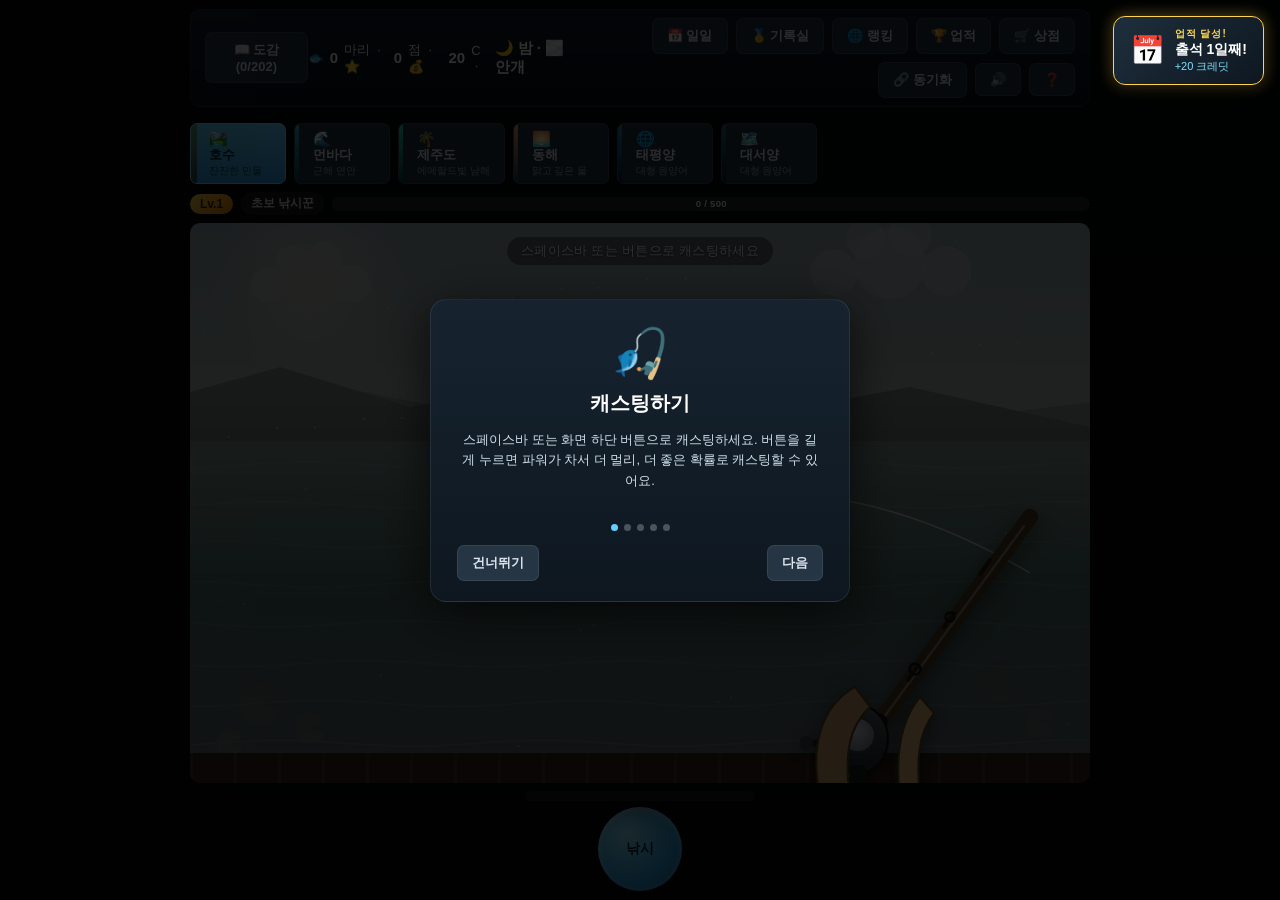
==== commit 597ec48f: "Sync now keeps the more-advanced save, not the most recently saved one - Replaced the timestamp-base" ====
--- a/index.html
+++ b/index.html
@@ -668,7 +668,7 @@
 <div id="syncOverlay">
   <div id="syncPanel">
     <h2>🔗 기록 동기화</h2>
-    <p>이 코드를 입력하면 어느 기기·브라우저에서든 같은 도감·점수를 이어서 볼 수 있어요. 코드를 잃어버리면 기록도 잃어버리니 꼭 저장해두세요. 같은 코드를 쓰는 기기는 앱을 열 때마다 자동으로 최신 기록을 확인해서 불러오니, 다른 기기에서 플레이한 뒤에는 이 기기를 열기 전에 인터넷에 연결돼 있어야 최신 상태로 맞춰져요.</p>
+    <p>이 코드를 입력하면 어느 기기·브라우저에서든 같은 도감·점수를 이어서 볼 수 있어요. 코드를 잃어버리면 기록도 잃어버리니 꼭 저장해두세요. 같은 코드를 쓰는 기기는 앱을 열 때마다 자동으로 비교해서, 레벨·도감·장비 등 진행 상황이 더 앞서 있는 쪽으로 항상 맞춰져요 (최근에 저장한 쪽이 아니라 더 많이 진행된 쪽이 우선).</p>
     <div id="syncCodeBox">
       <span id="syncCodeText">----------</span>
       <button class="btn" id="syncCopyBtn">복사</button>
@@ -1055,7 +1055,6 @@
 const SUPABASE_URL = 'https://nymbvausljlikofaoxdz.supabase.co';
 const SUPABASE_KEY = 'sb_publishable_KTvBIl5GurqLYFe3HNEp2g_urPHXus4';
 const SYNC_CODE_KEY = 'fishingSyncCodeV1';
-const LAST_SYNCED_KEY = 'fishingLastSyncedAtV1';
 
 function genSyncCode() {
   const chars = 'ABCDEFGHJKLMNPQRSTUVWXYZ23456789';
@@ -1089,18 +1088,12 @@
   setSyncStatus('저장 중...');
   try {
     dex.__economy = economy;
-    const nowIso = new Date().toISOString();
     const res = await sbFetch('fishing_saves?on_conflict=code', {
       method: 'POST',
       headers: { 'Prefer': 'resolution=merge-duplicates' },
-      body: JSON.stringify([{ code: syncCode, dex, total_score: totalScore, updated_at: nowIso }]),
+      body: JSON.stringify([{ code: syncCode, dex, total_score: totalScore, updated_at: new Date().toISOString() }]),
     });
-    if (res.ok) {
-      localStorage.setItem(LAST_SYNCED_KEY, String(new Date(nowIso).getTime()));
-      setSyncStatus('저장됨 · ' + new Date().toLocaleTimeString());
-    } else {
-      setSyncStatus('저장 실패 (' + res.status + ')');
-    }
+    setSyncStatus(res.ok ? '저장됨 · ' + new Date().toLocaleTimeString() : '저장 실패 (' + res.status + ')');
   } catch (e) {
     setSyncStatus('저장 실패 (네트워크)');
   }
@@ -1119,8 +1112,33 @@
   if (dex.__economy) { economy = Object.assign(defaultEconomy(), dex.__economy); saveEconomy(); }
   saveDex(); saveScore(); updateTopStats(); checkDexCompletion(); checkAchievements();
   applySkin(); updateStatusBar();
-  const cloudTime = row.updated_at ? new Date(row.updated_at).getTime() : Date.now();
-  localStorage.setItem(LAST_SYNCED_KEY, String(cloudTime));
+}
+
+/* ----- Progress comparison: instead of "last saved wins", always keep whichever
+   side (local vs cloud) is more advanced — level/score first, then dex count,
+   then equipment tier, then skins, then credits as a final tiebreaker. ----- */
+function progressScoreOf(dexBlob, totalScoreVal) {
+  const econ = (dexBlob && dexBlob.__economy) || {};
+  const entries = dexBlob ? Object.entries(dexBlob).filter(([k]) => k !== '__economy') : [];
+  return {
+    score: totalScoreVal || 0,
+    dexCount: entries.length,
+    equipTier: Math.max(0, REEL_TIERS.findIndex(t => t.id === econ.equippedReel))
+             + Math.max(0, ROD_TIERS.findIndex(t => t.id === econ.equippedRod)),
+    skinsOwned: (econ.rodSkins ? econ.rodSkins.length : 0) + (econ.reelSkins ? econ.reelSkins.length : 0),
+    credits: econ.credits || 0,
+  };
+}
+function isMoreAdvanced(a, b) {
+  if (a.score !== b.score) return a.score > b.score;
+  if (a.dexCount !== b.dexCount) return a.dexCount > b.dexCount;
+  if (a.equipTier !== b.equipTier) return a.equipTier > b.equipTier;
+  if (a.skinsOwned !== b.skinsOwned) return a.skinsOwned > b.skinsOwned;
+  return a.credits > b.credits;
+}
+function localProgressSnapshot() {
+  const blob = Object.assign({}, dex, { __economy: economy });
+  return progressScoreOf(blob, totalScore);
 }
 
 async function loadSaveByCode(code) {
@@ -1132,11 +1150,20 @@
       setSyncStatus('해당 코드의 기록을 찾을 수 없어요.');
       return false;
     }
-    applyLoadedRow(rows[0]);
+    const row = rows[0];
+    const cloudP = progressScoreOf(row.dex, row.total_score);
+    const localP = localProgressSnapshot();
     syncCode = code;
     localStorage.setItem(SYNC_CODE_KEY, syncCode);
     document.getElementById('syncCodeText').textContent = syncCode;
-    setSyncStatus('불러왔어요! 이 기기에 반영됨.');
+    if (isMoreAdvanced(localP, cloudP)) {
+      // this device is already further ahead — keep it, and push it up so the code catches up
+      await pushSaveNow();
+      setSyncStatus('이 기기 진행 상황이 더 앞서 있어서, 이 기기 기록을 코드에 저장했어요.');
+    } else {
+      applyLoadedRow(row);
+      setSyncStatus('더 진행된 기록을 불러왔어요! 이 기기에 반영됨.');
+    }
     return true;
   } catch (e) {
     setSyncStatus('불러오기 실패 (네트워크)');
@@ -1144,8 +1171,9 @@
   }
 }
 
-/* ----- Auto-sync-on-load: silently adopt another device's newer push so
-   two devices sharing a code stay unified without a manual "불러오기" ----- */
+/* ----- Auto-sync-on-load: on every app open, keep whichever side (local vs
+   cloud) is more advanced — no manual "불러오기" needed, and recency never
+   overrides actual progress. ----- */
 async function autoSyncOnLoad() {
   if (!syncCode) return;
   try {
@@ -1153,13 +1181,13 @@
     const rows = await res.json();
     if (!res.ok || !Array.isArray(rows) || rows.length === 0) return;
     const row = rows[0];
-    const cloudTime = row.updated_at ? new Date(row.updated_at).getTime() : 0;
-    const lastSynced = parseInt(localStorage.getItem(LAST_SYNCED_KEY) || '0', 10);
-    if (cloudTime > lastSynced) {
+    const cloudP = progressScoreOf(row.dex, row.total_score);
+    const localP = localProgressSnapshot();
+    if (isMoreAdvanced(cloudP, localP)) {
       applyLoadedRow(row);
-      setSyncStatus('다른 기기의 최신 기록을 자동으로 불러왔어요.');
-    } else {
-      localStorage.setItem(LAST_SYNCED_KEY, String(Math.max(cloudTime, lastSynced)));
+      setSyncStatus('다른 기기의 더 진행된 기록을 자동으로 불러왔어요.');
+    } else if (isMoreAdvanced(localP, cloudP)) {
+      await pushSaveNow(); // this device is ahead — bring the cloud up to match
     }
   } catch (e) {
     // offline — keep playing on local data, next successful sync will reconcile
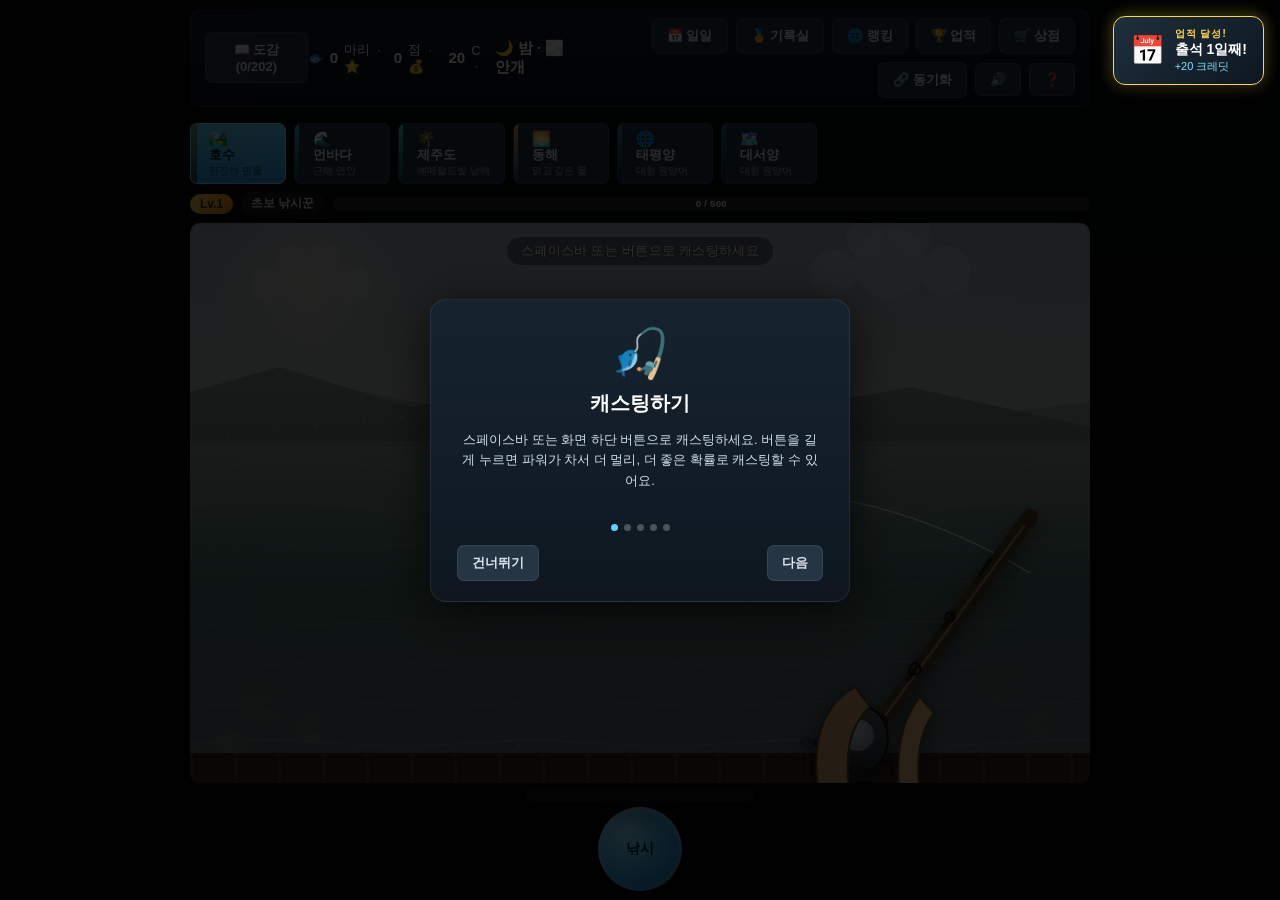
==== commit 00ba4733: "Add MYTHIC visual aura, new daily quests, and mobile shop touch polish - MYTHIC-rarity fish now rend" ====
--- a/index.html
+++ b/index.html
@@ -81,6 +81,7 @@
   #shopGrid {
     display: grid; grid-template-columns: repeat(auto-fill, minmax(140px, 1fr)); gap: 12px;
     overflow-y: auto; padding: 6px 2px; max-height: 56vh;
+    -webkit-overflow-scrolling: touch;
   }
   .shopCard {
     background: linear-gradient(180deg,#1e2f3d,#152029); border-radius: 10px; padding: 14px 12px; text-align: center;
@@ -93,8 +94,9 @@
   .shopCard .effect { font-size: 11px; color: #7fe0ff; }
   .shopCard .price { font-size: 12px; color: #ffd54f; }
   .shopCard button {
-    margin-top: 4px; padding: 6px 14px; border: none; border-radius: 7px; font-weight: bold; cursor: pointer;
+    margin-top: 4px; padding: 10px 14px; min-height: 40px; border: none; border-radius: 7px; font-weight: bold; cursor: pointer;
     background: linear-gradient(180deg,#5fd0ff,#2b9fe0); color: #00222e;
+    touch-action: manipulation; width: 100%;
   }
   .shopCard button:disabled { background: #3a4750; color: #7c8890; cursor: default; }
   #shopStatus { min-height: 16px; font-size: 12px; color: #ff8a80; text-align: center; }
@@ -1677,11 +1679,13 @@
   if (isTrophy) points = Math.round(points * 1.5);
   if (envState.weather === 'fog') points = Math.round(points * 1.15);
   const isBoosted = (economy.boosters.exp || 0) > 0;
-  if (isBoosted) { points = Math.round(points * 1.5); economy.boosters.exp -= 1; economy.totalBoosterUsed = (economy.totalBoosterUsed||0) + 1; updateBoosterBadge(); }
+  if (isBoosted) { points = Math.round(points * 1.5); economy.boosters.exp -= 1; economy.totalBoosterUsed = (economy.totalBoosterUsed||0) + 1; updateBoosterBadge(); bumpDailyProgress('boosterUsedCount', 1); }
   const streakMul = streakBonusMul();
   points = Math.round(points * streakMul);
   catchStreak += 1;
   updateStreakBadge();
+  bumpDailyMax('maxStreakToday', catchStreak);
+  if (currentFish.rarity === 'mythic') bumpDailyProgress('mythicCatchCount', 1);
   totalScore += points; saveScore();
   if (isTrophy) economy.trophyCatches = (economy.trophyCatches || 0) + 1;
 
@@ -1699,6 +1703,7 @@
   if (economy.autoSellCommon && currentFish.rarity === 'common') {
     autoSold = true;
     recordSale(sellValue);
+    bumpDailyProgress('sellCountToday', 1);
   } else {
     economy.stock[currentFish.name] = (economy.stock[currentFish.name] || 0) + 1;
     saveEconomy(); queueSyncPush();
@@ -2293,6 +2298,19 @@
   c.restore();
 }
 
+/* ----- MYTHIC aura: soft glow drawn behind the fish shape (static in dex thumbnails, pulsing in the hero canvas) ----- */
+function drawMythicAura(c, cx, cy, r, t) {
+  const pulse = t !== undefined ? (0.7 + 0.3*Math.sin(t*3)) : 1;
+  const g = c.createRadialGradient(cx, cy, 0, cx, cy, r);
+  g.addColorStop(0, `rgba(213,0,249,${0.55*pulse})`);
+  g.addColorStop(0.6, `rgba(170,0,255,${0.25*pulse})`);
+  g.addColorStop(1, 'rgba(170,0,255,0)');
+  c.save();
+  c.fillStyle = g;
+  c.beginPath(); c.arc(cx, cy, r, 0, Math.PI*2); c.fill();
+  c.restore();
+}
+
 function drawFishShape(c, def, len) {
   const colors = COLOR_PRESETS[def.colorKey];
   const grad = bodyGradient(c, colors, len);
@@ -2799,6 +2817,10 @@
   }
   heroCtx.restore();
 
+  if (currentFish.rarity === 'mythic') {
+    drawMythicAura(heroCtx, heroCanvas.width/2, heroCanvas.height*0.46, 120, performance.now()/1000);
+  }
+
   heroCtx.save();
   heroCtx.translate(heroCanvas.width/2, heroCanvas.height*0.46);
   heroCtx.rotate(-0.12);
@@ -2820,6 +2842,7 @@
     cx.fillStyle = '#5a6570'; cx.font = 'bold 18px sans-serif'; cx.textAlign = 'center'; cx.textBaseline = 'middle';
     cx.fillText('?', 36, 25);
   } else {
+    if (def.rarity === 'mythic') drawMythicAura(cx, 36, 25, 32);
     cx.save();
     cx.translate(36, 25);
     cx.rotate(-0.05);
@@ -2946,6 +2969,7 @@
     sellAllBtn.addEventListener('click', () => {
       economy.stock = {};
       recordSale(totalValue);
+      bumpDailyProgress('sellCountToday', totalCount);
       renderShop();
       setShopStatus(`재고를 모두 판매해 ${totalValue}크레딧을 받았어요.`);
     });
@@ -2972,6 +2996,7 @@
         economy.stock[name] -= 1;
         if (economy.stock[name] <= 0) delete economy.stock[name];
         recordSale(unitPrice);
+        bumpDailyProgress('sellCountToday', 1);
         renderShop();
         setShopStatus(`${name} 1마리를 팔아 ${unitPrice}크레딧을 받았어요.`);
       });
@@ -2981,6 +3006,7 @@
         const gained = unitPrice * count;
         delete economy.stock[name];
         recordSale(gained);
+        bumpDailyProgress('sellCountToday', count);
         renderShop();
         setShopStatus(`${name} ${count}마리를 팔아 ${gained}크레딧을 받았어요.`);
       });
@@ -3211,12 +3237,16 @@
    Daily quests + login streak
 ========================================================= */
 const DAILY_QUEST_POOL = [
-  { id:'catch_any',     progressKey:'catchCount',          target:5,   reward:40, desc:(n)=>`오늘 물고기 ${n}마리 잡기` },
-  { id:'catch_rare',    progressKey:'rareCount',           target:1,   reward:60, desc:(n)=>`오늘 희귀(★3+) 어종 ${n}마리 잡기` },
-  { id:'catch_newdex',  progressKey:'newDexCount',         target:1,   reward:60, desc:(n)=>`오늘 도감에 새 어종 ${n}종 등록하기` },
-  { id:'earn_credits',  progressKey:'creditsEarnedToday',  target:100, reward:50, desc:(n)=>`오늘 크레딧 ${n} 획득하기` },
-  { id:'use_bait',      progressKey:'baitUsedCount',       target:1,   reward:40, desc:(n)=>`오늘 미끼 ${n}회 사용하기` },
-  { id:'catch_ocean',   progressKey:'oceanCount',          target:2,   reward:50, desc:(n)=>`오늘 태평양/대서양에서 ${n}마리 잡기` },
+  { id:'catch_any',     progressKey:'catchCount',          target:5,   reward:40,  desc:(n)=>`오늘 물고기 ${n}마리 잡기` },
+  { id:'catch_rare',    progressKey:'rareCount',           target:1,   reward:60,  desc:(n)=>`오늘 희귀(★3+) 어종 ${n}마리 잡기` },
+  { id:'catch_newdex',  progressKey:'newDexCount',         target:1,   reward:60,  desc:(n)=>`오늘 도감에 새 어종 ${n}종 등록하기` },
+  { id:'earn_credits',  progressKey:'creditsEarnedToday',  target:100, reward:50,  desc:(n)=>`오늘 크레딧 ${n} 획득하기` },
+  { id:'use_bait',      progressKey:'baitUsedCount',       target:1,   reward:40,  desc:(n)=>`오늘 미끼 ${n}회 사용하기` },
+  { id:'catch_ocean',   progressKey:'oceanCount',          target:2,   reward:50,  desc:(n)=>`오늘 태평양/대서양에서 ${n}마리 잡기` },
+  { id:'streak_hit',    progressKey:'maxStreakToday',      target:5,   reward:70,  desc:(n)=>`오늘 연속 포획 스트릭 ${n} 달성하기` },
+  { id:'mythic_catch',  progressKey:'mythicCatchCount',    target:1,   reward:150, desc:(n)=>`오늘 MYTHIC 등급 어종 ${n}마리 포획하기` },
+  { id:'sell_fish',     progressKey:'sellCountToday',      target:5,   reward:50,  desc:(n)=>`오늘 상점에서 물고기 ${n}마리 판매하기` },
+  { id:'use_booster',   progressKey:'boosterUsedCount',    target:1,   reward:50,  desc:(n)=>`오늘 경험치 부스터 ${n}회 사용하기` },
 ];
 function todayStr(d) {
   d = d || new Date();
@@ -3251,6 +3281,11 @@
 function bumpDailyProgress(key, amount) {
   ensureDailyReset();
   economy.dailyProgress[key] = (economy.dailyProgress[key]||0) + amount;
+  checkDailyQuestCompletion();
+}
+function bumpDailyMax(key, value) {
+  ensureDailyReset();
+  economy.dailyProgress[key] = Math.max(economy.dailyProgress[key]||0, value);
   checkDailyQuestCompletion();
 }
 function checkDailyQuestCompletion() {
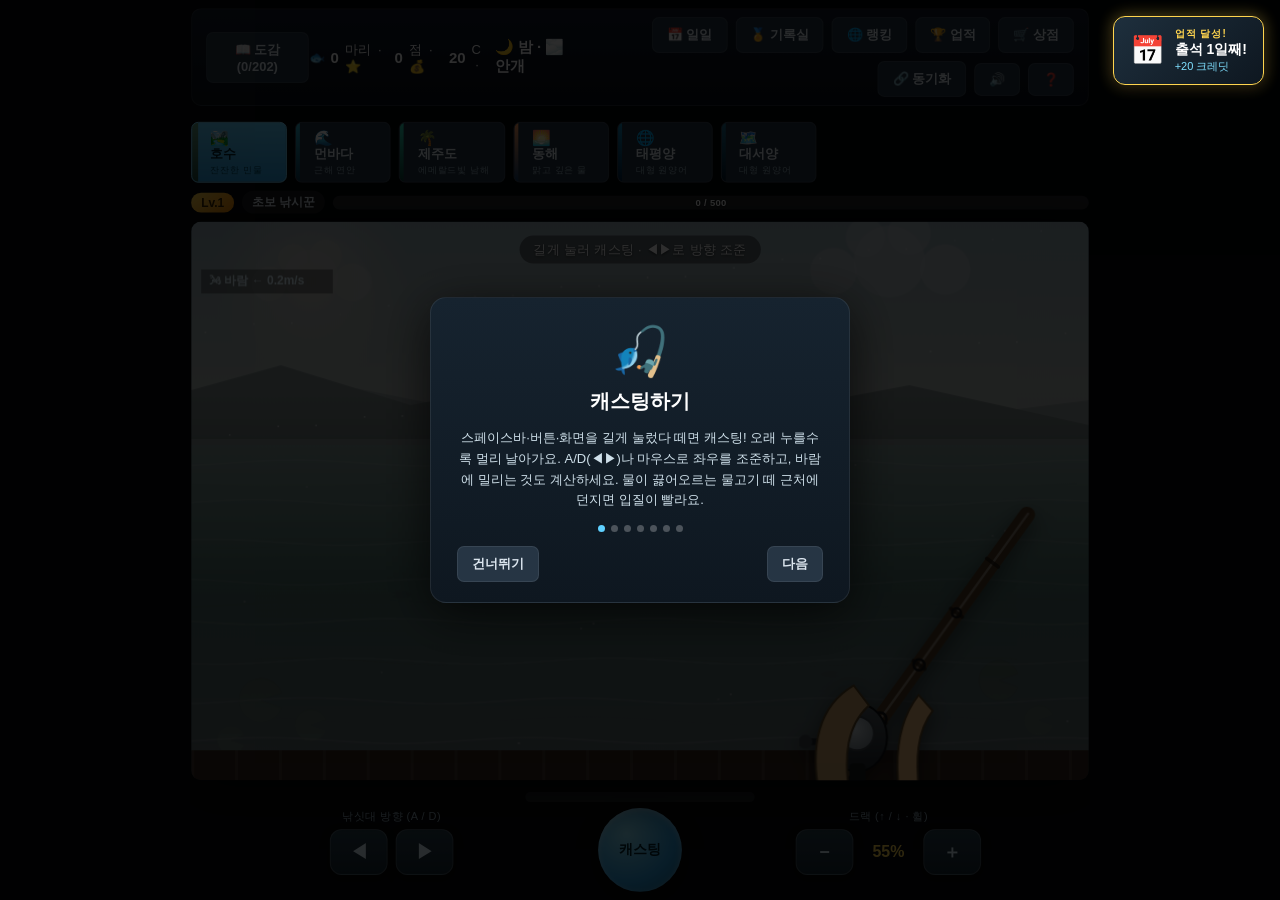
==== commit 542eae11: "Replace timing-bar reeling with a physics-based fishing fight The needle/zone minigame and mash fini" ====
--- a/index.html
+++ b/index.html
@@ -141,15 +141,6 @@
     position: absolute; right: -10px; bottom: -14px; width: 300px; height: 320px; pointer-events: none;
     filter: drop-shadow(0 6px 10px rgba(0,0,0,0.5));
     transform-origin: 70% 95%;
-    animation: rodIdle 3.4s ease-in-out infinite;
-  }
-  @keyframes rodIdle { 0%,100% { transform: rotate(0deg); } 50% { transform: rotate(-1.1deg); } }
-  #rodRig.flick { animation: rodFlick 0.45s cubic-bezier(.2,.9,.3,1); }
-  @keyframes rodFlick {
-    0%   { transform: rotate(0deg); }
-    22%  { transform: rotate(-11deg); }
-    55%  { transform: rotate(4deg); }
-    100% { transform: rotate(0deg); }
   }
 
   /* ---- Dex overlay ---- */
@@ -217,16 +208,17 @@
     font-size: 18px; font-weight: bold; display: none;
   }
 
-  #runWarning {
-    position: absolute; left: 50%; top: 46%; transform: translate(-50%,-50%);
-    color: #ff5252; font-size: 26px; font-weight: 900; letter-spacing: 1px;
-    text-shadow: 0 0 14px rgba(255,0,0,0.8); display: none; z-index: 14;
-  }
-  #finalStandWarning {
-    position: absolute; left: 50%; top: 34%; transform: translate(-50%,-50%);
-    color: #ffee00; font-size: 30px; font-weight: 900; letter-spacing: 1px;
-    text-shadow: 0 0 18px rgba(255,238,0,0.9); display: none; z-index: 15;
-  }
+  #failCard .failHint { font-size: 12px; font-weight: normal; color: #ffe0b2; margin-top: 6px; }
+
+  /* ---- Fight cue: telegraphs the fish's next move ---- */
+  #fightCue {
+    position: absolute; left: 50%; top: 27%; transform: translate(-50%,-50%);
+    font-size: 25px; font-weight: 900; letter-spacing: 1px; white-space: nowrap;
+    color: #fff; text-shadow: 0 0 14px var(--cue, #ff5252), 0 2px 4px rgba(0,0,0,0.8);
+    display: none; z-index: 14; pointer-events: none;
+  }
+  #fightCue.pop { animation: cuePop 0.35s cubic-bezier(.2,1.4,.4,1); }
+  @keyframes cuePop { from { transform: translate(-50%,-50%) scale(1.5); opacity: 0.2; } to { transform: translate(-50%,-50%) scale(1); opacity: 1; } }
   #levelUpPopup {
     position: absolute; left: 50%; top: 40%; transform: translate(-50%,-50%) scale(0.7);
     display: none; z-index: 22; text-align: center; pointer-events: none;
@@ -289,7 +281,18 @@
   @keyframes mythicPulse { 0%,100% { opacity: 0.5; } 50% { opacity: 1; } }
 
   /* ---- Mobile-style bottom action bar ---- */
-  #mobileBar { width: 900px; display: flex; flex-direction: column; align-items: center; gap: 6px; }
+  #mobileBar { width: 900px; display: flex; align-items: center; justify-content: center; gap: 34px; padding-top: 4px; }
+  .ctlGroup { display: flex; flex-direction: column; align-items: center; gap: 5px; width: 200px; }
+  .ctlLabel { color: #9fb8c8; font-size: 11px; letter-spacing: 0.5px; }
+  .ctlRow { display: flex; align-items: center; gap: 8px; }
+  .ctlBtn {
+    width: 58px; height: 46px; border-radius: 12px; border: 1px solid rgba(255,255,255,0.18); cursor: pointer;
+    background: linear-gradient(180deg,#27404f,#172833); color: #dff4ff; font-size: 18px; font-weight: 900;
+    user-select: none; touch-action: none; box-shadow: 0 4px 10px rgba(0,0,0,0.4);
+  }
+  .ctlBtn.on, .ctlBtn:active { background: linear-gradient(180deg,#3d7fa0,#1f5470); transform: scale(0.95); }
+  #dragValue { min-width: 54px; text-align: center; color: #ffd54f; font-weight: 900; font-size: 16px; }
+  #centerCtl { display: flex; flex-direction: column; align-items: center; gap: 6px; }
   #powerGaugeWrap { width: 230px; height: 10px; background: rgba(255,255,255,0.12); border-radius: 6px; overflow: hidden; }
   #powerFill { height: 100%; width: 0%; background: linear-gradient(90deg,#ffd54f,#ff5252); }
   #actionBtn {
@@ -500,15 +503,14 @@
 
   <div id="stageWrap">
     <canvas id="game" width="900" height="560"></canvas>
-    <div id="msg">스페이스바 또는 버튼으로 캐스팅하세요</div>
-    <div id="runWarning">! 물고기가 저항한다 !</div>
-    <div id="finalStandWarning">필사의 저항!!</div>
+    <div id="msg">길게 눌러 캐스팅 · ◀▶로 방향 조준</div>
+    <div id="fightCue"></div>
     <div id="bossBanner">⚠️ 초대형 어종 출현 ⚠️</div>
     <div id="levelUpPopup">
       <div class="lu1">LEVEL UP</div>
       <div class="lu2">Lv.<span id="luNum">2</span></div>
       <div class="lu3" id="luTitle">낚시에 맛 들인 사람</div>
-      <div class="lu4" id="luBuff">저항 -2% · 성공존 +1.5% · 획득량 +1%</div>
+      <div class="lu4" id="luBuff">물고기 힘 -1% · 체력 소모 +1% · 릴 속도 +1%</div>
     </div>
 
     <div id="catchReveal">
@@ -538,18 +540,17 @@
           <stop offset="1" stop-color="#7c8890"/>
         </radialGradient>
       </defs>
-      <line x1="40" y1="300" x2="230" y2="40" stroke="url(#rodBlank)" stroke-width="16" stroke-linecap="round"/>
-      <line x1="40" y1="300" x2="230" y2="40" stroke="#241a10" stroke-width="16" stroke-linecap="round" opacity="0.18"/>
-      <line x1="46" y1="292" x2="224" y2="49" stroke="rgba(255,255,255,0.35)" stroke-width="2.4" stroke-linecap="round"/>
-      <g stroke="#1c130a" stroke-width="4" stroke-linecap="round" opacity="0.75">
-        <line x1="72" y1="256" x2="82" y2="242"/>
-        <line x1="108" y1="203" x2="118" y2="189"/>
-        <line x1="144" y1="150" x2="154" y2="136"/>
-        <line x1="180" y1="97" x2="190" y2="83"/>
+      <path class="rodCurve" d="M40 300 Q144.5 157 230 40" fill="none" stroke="url(#rodBlank)" stroke-width="16" stroke-linecap="round"/>
+      <path class="rodCurve" d="M40 300 Q144.5 157 230 40" fill="none" stroke="#241a10" stroke-width="16" stroke-linecap="round" opacity="0.18"/>
+      <path class="rodCurve" d="M40 300 Q144.5 157 230 40" fill="none" stroke="rgba(255,255,255,0.35)" stroke-width="2.4" stroke-linecap="round" transform="translate(1,-1)"/>
+      <g id="rodWraps" stroke="#1c130a" stroke-width="4" stroke-linecap="round" opacity="0.75">
+        <line/><line/><line/><line/>
       </g>
-      <circle cx="150" cy="140" r="4.5" fill="none" stroke="#111" stroke-width="2.4"/>
-      <circle cx="115" cy="192" r="5.5" fill="none" stroke="#111" stroke-width="2.6"/>
-      <circle cx="80" cy="245" r="6.5" fill="none" stroke="#111" stroke-width="2.8"/>
+      <g id="rodRings" fill="none" stroke="#111">
+        <circle r="4.5" stroke-width="2.4"/>
+        <circle r="5.5" stroke-width="2.6"/>
+        <circle r="6.5" stroke-width="2.8"/>
+      </g>
       <g transform="translate(58,262)">
         <ellipse cx="0" cy="0" rx="30" ry="34" fill="url(#reelBody)" stroke="#0c0f12" stroke-width="2"/>
         <circle cx="0" cy="-4" r="17" fill="url(#spoolGrad)" stroke="#3d454b" stroke-width="2"/>
@@ -564,8 +565,25 @@
   </div>
 
   <div id="mobileBar">
-    <div id="powerGaugeWrap"><div id="powerFill"></div></div>
-    <button id="actionBtn">낚시</button>
+    <div class="ctlGroup">
+      <div class="ctlLabel">낚싯대 방향 (A / D)</div>
+      <div class="ctlRow">
+        <button class="ctlBtn" id="rodLeftBtn">◀</button>
+        <button class="ctlBtn" id="rodRightBtn">▶</button>
+      </div>
+    </div>
+    <div id="centerCtl">
+      <div id="powerGaugeWrap"><div id="powerFill"></div></div>
+      <button id="actionBtn">캐스팅</button>
+    </div>
+    <div class="ctlGroup">
+      <div class="ctlLabel">드랙 (↑ / ↓ · 휠)</div>
+      <div class="ctlRow">
+        <button class="ctlBtn" id="dragDownBtn">−</button>
+        <div id="dragValue">55%</div>
+        <button class="ctlBtn" id="dragUpBtn">＋</button>
+      </div>
+    </div>
   </div>
 </div>
 
@@ -593,6 +611,7 @@
       <button class="btn active" id="shopTabSell">🐟 판매</button>
       <button class="btn" id="shopTabReel">🎣 릴</button>
       <button class="btn" id="shopTabRod">🎋 낚싯대</button>
+      <button class="btn" id="shopTabLine">🧵 낚싯줄</button>
       <button class="btn" id="shopTabSkin">🎨 스킨</button>
       <button class="btn" id="shopTabBait">🪱 미끼</button>
       <button class="btn" id="shopTabBooster">🎒 소모품</button>
@@ -929,7 +948,7 @@
   ["범고래","boss",400,700,"whale","charcoal"],
   ["향고래","boss",600,1500,"whale","deepBlue"],
   ["대왕오징어","boss",300,700,"giant_squid","ink"],
-  /* Regional exclusives: 'mythic' tier, harder than boss (tighter zone, faster needle/tension) */
+  /* Regional exclusives: 'mythic' tier, harder than boss (stronger pull, deeper stamina) */
   ["이무기","mythic",600,1200,"slender","olive","lateral",false,["sea"]],
   ["돌묵상어","mythic",400,900,"shark","olive",null,false,["jeju"]],
   ["밍크고래","mythic",500,850,"whale","olive",null,false,["eastsea"]],
@@ -953,16 +972,240 @@
   ink:       { base:"#2a2a2e", light:"#5c5c62", dark:"#131315" },
 };
 
-/* ----- Difficulty: tougher timing/tension. 'boss' = special mega fish tier ----- */
+/* ----- Rarity tiers: scoring + bite window. Fight strength lives in RARITY_FIGHT below ----- */
 const RARITY = {
-  common:    { label:"COMMON",    color:"#b0bec5", stars:1, points:12,  hookWindow:0.68, zoneWidthRatio:0.27, needleSpeed:1.35, tensionRate:9.5,  gain:11 },
-  uncommon:  { label:"UNCOMMON",  color:"#4fc3f7", stars:2, points:36,  hookWindow:0.58, zoneWidthRatio:0.23, needleSpeed:1.55, tensionRate:9.8,  gain:10.5 },
-  rare:      { label:"RARE",      color:"#ba68c8", stars:3, points:95,  hookWindow:0.50, zoneWidthRatio:0.19, needleSpeed:1.75, tensionRate:10.3, gain:9.5 },
-  legendary: { label:"LEGENDARY", color:"#ffd54f", stars:4, points:300, hookWindow:0.44, zoneWidthRatio:0.17, needleSpeed:1.85, tensionRate:10.0, gain:9.5 },
-  boss:      { label:"BOSS",      color:"#ff3d3d", stars:5, points:900,  hookWindow:0.70, zoneWidthRatio:0.12, needleSpeed:2.05, tensionRate:10.0, gain:8.8 },
-  mythic:    { label:"MYTHIC",    color:"#d500f9", stars:5, points:1500, hookWindow:0.60, zoneWidthRatio:0.09, needleSpeed:2.40, tensionRate:10.8, gain:7.8 },
+  common:    { label:"COMMON",    color:"#b0bec5", stars:1, points:12,   hookWindow:0.68 },
+  uncommon:  { label:"UNCOMMON",  color:"#4fc3f7", stars:2, points:36,   hookWindow:0.58 },
+  rare:      { label:"RARE",      color:"#ba68c8", stars:3, points:95,   hookWindow:0.50 },
+  legendary: { label:"LEGENDARY", color:"#ffd54f", stars:4, points:300,  hookWindow:0.44 },
+  boss:      { label:"BOSS",      color:"#ff3d3d", stars:5, points:900,  hookWindow:0.70 },
+  mythic:    { label:"MYTHIC",    color:"#d500f9", stars:5, points:1500, hookWindow:0.60 },
 };
 const RARITY_WEIGHT = { common:44, uncommon:27, rare:19, legendary:10 };
+
+/* FIGHT-SIM-START */
+/* =========================================================
+   Fight physics (pure, no DOM): the fish is a self-propelled body on a
+   spring-like line. Tension = K * (distance - line out). The reel's drag lets
+   line slip once tension passes the drag setting, reeling shortens the line,
+   and the line snaps if tension (+ shock spikes) passes its strength.
+   Too tight snaps the line; too loose for too long lets the hook fall out.
+========================================================= */
+const FIGHT_K = 24;          // line+rod stiffness: tension units per metre of stretch
+const FIGHT_DT = 1/120;      // fixed physics step
+const RARITY_FIGHT = {
+  common:    { power:24, stamina:5.5, mass:1.0, speed:3.0, busy:0.40, slackLimit:2.4, netWindow:15 },
+  uncommon:  { power:31, stamina:7.5, mass:1.4, speed:3.4, busy:0.50, slackLimit:2.3, netWindow:13 },
+  rare:      { power:40, stamina:10,  mass:2.0, speed:3.8, busy:0.60, slackLimit:2.2, netWindow:12 },
+  legendary: { power:50, stamina:14,  mass:2.8, speed:4.2, busy:0.70, slackLimit:2.1, netWindow:10 },
+  boss:      { power:62, stamina:26,  mass:4.0, speed:4.6, busy:0.78, slackLimit:2.0, netWindow:9 },
+  mythic:    { power:72, stamina:31,  mass:5.0, speed:5.0, busy:0.85, slackLimit:1.9, netWindow:8 },
+};
+const FIGHT_STYLES = {
+  runner:  { run:3,   turn:2,   charge:1,   dive:0.5, jump:0.5 },
+  jumper:  { run:2,   turn:1.4, charge:0.8, dive:0.3, jump:2.4 },
+  diver:   { run:1,   turn:0.6, charge:0.7, dive:3 },
+  eel:     { run:1,   turn:1.6, charge:1.4, dive:2.2 },
+  brawler: { run:1.5, turn:1.6, charge:1.1, dive:1,   jump:0.4 },
+  drifter: { run:0.8, turn:1.2, charge:1.3, dive:1.8 },
+  giant:   { run:2.4, turn:1.2, charge:1,   dive:2,   jump:0.5 },
+};
+const FIGHT_STYLE_LABEL = {
+  runner:'장거리 질주형', jumper:'점프형', diver:'바닥 파고들기형', eel:'휘감기형',
+  brawler:'난타형', drifter:'끈질긴 버티기형', giant:'초대형 괴력형',
+};
+const BODY_STYLE = {
+  torpedo:'runner', shark:'giant', whale:'giant', slender:'eel', flat:'diver', spiny:'diver',
+  crab:'diver', shell:'diver', turtle:'diver', oval:'brawler', squid:'drifter',
+  giant_squid:'drifter', jellyfish:'drifter', shrimp:'drifter',
+};
+const JUMPER_RE = /새치|농어|연어|송어|배스|만새기|다랑어|방어|부시리|숭어|날치/;
+const BEH_INTENSITY = { cruise:0.4, tell:0.25, run:1.0, charge:0.75, turn:0.9, dive:0.7, jump:0.15 };
+
+function fightStyleOf(def) {
+  const base = BODY_STYLE[def.bodyType] || 'brawler';
+  if (base !== 'drifter' && JUMPER_RE.test(def.name)) return 'jumper';
+  return base;
+}
+
+function createFight(def, sizeRatio, gear, x, z) {
+  const rf = RARITY_FIGHT[def.rarity] || RARITY_FIGHT.common;
+  const sizeMul = 0.85 + 0.3*sizeRatio;
+  const styleKey = fightStyleOf(def);
+  const f = {
+    def, rf, gear, styleKey, style: FIGHT_STYLES[styleKey],
+    power: rf.power * sizeMul * gear.powerMul,
+    speed: rf.speed * (0.9 + 0.2*sizeRatio),
+    mass: rf.mass * sizeMul,
+    staminaMax: rf.stamina * sizeMul, stamina: rf.stamina * sizeMul,
+    x, z, vx:0, vz:0, depth:0.25,
+    L: Math.max(1, Math.hypot(x, z) - 0.25), tension:0, spike:0,
+    beh:'run', behT:1.1, queued:null, hx:0, hz:1, turnSign: Math.random() < 0.5 ? -1 : 1,
+    jumpT:0, jumpDur:0.9, slackT:0, snagT:0, lastStand:false, t:0,
+    paidOut:0, outcome:null, events:[],
+  };
+  headingFor(f);
+  return f;
+}
+
+function rot(x, z, a) { const c = Math.cos(a), s = Math.sin(a); return [x*c - z*s, x*s + z*c]; }
+
+function headingFor(f) {
+  const r = Math.max(0.5, Math.hypot(f.x, f.z));
+  const ux = f.x/r, uz = f.z/r;
+  let h;
+  switch (f.beh) {
+    case 'run':    h = rot(ux, uz, (Math.random()-0.5)*1.2); break;
+    case 'charge': h = rot(-ux, -uz, (Math.random()-0.5)*0.8); break;
+    case 'turn':   h = [f.turnSign, 0.3]; break;
+    case 'dive':   h = rot(ux, uz, (Math.random()-0.5)*0.6); break;
+    case 'tell':   h = [ux*0.3, uz*0.3]; break;
+    case 'jump':   h = [f.hx, f.hz]; break;
+    default: { const a = Math.random()*Math.PI*2; h = [Math.cos(a), Math.sin(a)*0.6 + 0.2]; }
+  }
+  const n = Math.hypot(h[0], h[1]) || 1;
+  f.hx = h[0]/n; f.hz = h[1]/n;
+}
+
+function setBehaviour(f, beh, dur) {
+  f.beh = beh; f.behT = dur;
+  if (beh === 'turn') f.turnSign *= -1;
+  if (beh === 'jump') { f.jumpT = 0; f.jumpDur = dur; f.depth = 0; }
+  headingFor(f);
+  f.events.push(beh);
+}
+
+function nextBehaviour(f) {
+  const sFrac = f.stamina / f.staminaMax;
+  if (f.queued) {                                // a telegraphed move follows its 'tell'
+    const q = f.queued; f.queued = null;
+    if (q === 'run') {
+      // run-start jerk: worse with a tight drag, halved if the player has let go of the reel
+      const tight = f.lastDrag || 0.5;
+      f.spike += f.power * 0.55 * (1 - f.gear.absorb) * (0.4 + tight) * (f.lastReeling ? 1 : 0.5);
+      setBehaviour(f, 'run', 1.1 + Math.random()*1.1);
+    } else setBehaviour(f, 'jump', 0.9);
+    return;
+  }
+  if (sFrac < 0.15) { setBehaviour(f, 'cruise', 1 + Math.random()); return; }
+  const busy = f.rf.busy;
+  const w = { cruise: (1 - busy) * 4 };
+  for (const k in f.style) w[k] = f.style[k] * busy;
+  if (f.depth > 0.5) w.jump = 0;
+  let total = 0; for (const k in w) total += w[k];
+  let roll = Math.random() * total, pick = 'cruise';
+  for (const k in w) { roll -= w[k]; if (roll <= 0) { pick = k; break; } }
+  if (pick === 'run' || pick === 'jump') {
+    f.queued = pick;
+    setBehaviour(f, 'tell', pick === 'jump' ? 0.5 : 0.6);
+  } else if (pick === 'charge') setBehaviour(f, 'charge', 0.8 + Math.random()*0.7);
+  else if (pick === 'dive')   setBehaviour(f, 'dive', 1.4 + Math.random()*1.1);
+  else if (pick === 'turn')   setBehaviour(f, 'turn', 0.9 + Math.random()*0.7);
+  else setBehaviour(f, 'cruise', 1.1 + Math.random()*1.4);
+}
+
+/* inp = { reeling:bool, rodDir:-1..1, drag:0..1 } */
+function fightStep(f, inp, dt) {
+  if (f.outcome) return;
+  const g = f.gear;
+  f.t += dt;
+  f.lastDrag = inp.drag; f.lastReeling = !!inp.reeling;
+  f.behT -= dt;
+  if (f.beh === 'jump') f.jumpT += dt;
+  if (f.behT <= 0) nextBehaviour(f);
+
+  let r = Math.max(0.5, Math.hypot(f.x, f.z));
+  let ux = f.x/r, uz = f.z/r;
+  const sFrac = Math.max(0, f.stamina / f.staminaMax);
+  const tired = sFrac < 0.15;
+  const inten = BEH_INTENSITY[f.beh] * (tired ? 0.3 : 1);
+  const sf = 0.35 + 0.65*sFrac;
+  const thrust = f.power * inten * sf;
+  const vmax = Math.max(0.4, f.speed * inten * sf);
+
+  // keep the fish inside the visible water: steer back when drifting too wide or too far
+  if (Math.abs(f.x) > f.z*0.75 + 5) { f.hx = -Math.sign(f.x)*0.8; f.hz = 0.6; }
+  if (f.z > 70) f.hz = -Math.abs(f.hz);
+  if (f.z < 1.5 && f.hz < 0) f.hz = 0.4;
+
+  const T0 = Math.max(0, FIGHT_K * (r - f.L));
+  const airborne = f.beh === 'jump';
+  const selfFx = airborne ? 0 : thrust * (f.hx*vmax - f.vx) / vmax;
+  const selfFz = airborne ? 0 : thrust * (f.hz*vmax - f.vz) / vmax;
+  const side = inp.rodDir * T0 * 0.2;
+  const ax = (selfFx - T0*ux + side) * 0.12 / f.mass - 0.9*f.vx;
+  const az = (selfFz - T0*uz) * 0.12 / f.mass - 0.9*f.vz;
+  f.vx += ax*dt; f.vz += az*dt;
+  if (airborne) { f.vx *= (1 - 0.6*dt); f.vz *= (1 - 0.6*dt); }
+  f.x += f.vx*dt; f.z = Math.max(1, f.z + f.vz*dt);
+
+  r = Math.max(0.5, Math.hypot(f.x, f.z));
+  // reel in, then let the drag slip if the line is over the drag setting
+  if (inp.reeling) f.L = Math.max(0.8, f.L - g.reelSpeed * g.reelMul * dt);
+  const dragLimit = g.maxDrag * inp.drag;
+  let T = Math.max(0, FIGHT_K * (r - f.L));
+  if (T > dragLimit) {
+    const newL = r - dragLimit / FIGHT_K;
+    f.paidOut += newL - f.L;
+    f.L = newL; T = dragLimit;
+  }
+
+  // shock loads: reeling while the fish is in the air, plus run-start jerks (queued above)
+  if (airborne && inp.reeling) {
+    const phase = Math.min(1, f.jumpT / f.jumpDur);
+    f.spike = Math.max(f.spike, f.power * 0.95 * (1 - g.absorb) * (0.55 + 0.45*Math.sin(phase*Math.PI)));
+  }
+  f.spike = Math.max(0, f.spike - f.spike*5*dt);
+  f.tension = T + f.spike;
+
+  // stamina: line pressure tires the fish (pressure past its own pull only drags it, no extra
+  // fatigue), more so when the rod leans against its swim direction
+  const sx = Math.max(-1, Math.min(1, f.vx / 1.5));
+  const opp = Math.max(0, -inp.rodDir * sx), same = Math.max(0, inp.rodDir * sx);
+  const sideMul = 1 + 1.0*opp - 0.35*same;
+  f.sideGood = opp > 0.25; f.sideBad = same > 0.25;
+  f.stamina -= ((Math.min(T, f.power)/32) * sideMul * (1 + g.pressure) * g.drainMul + 0.1*inten) * dt;
+  if (T < 6) f.stamina += 0.3 * dt;
+  f.stamina = Math.min(f.staminaMax, Math.max(0, f.stamina));
+
+  // depth: diving pulls the fish down; line tension lifts it back up
+  if (f.beh === 'dive' && !tired) f.depth += 0.4 * dt;
+  else if (!airborne) f.depth += (0.3 - f.depth) * 0.15 * dt;
+  f.depth = Math.max(0, Math.min(1, f.depth - (T/100) * 0.35 * dt));
+
+  // boss last stand: once, when nearly beaten
+  if ((f.def.rarity === 'boss' || f.def.rarity === 'mythic') && !f.lastStand && sFrac < 0.3) {
+    f.lastStand = true;
+    f.stamina += f.staminaMax * 0.15;
+    f.events.push('laststand');
+    f.queued = 'run'; setBehaviour(f, 'tell', 0.6);
+  }
+
+  // fail / land conditions
+  if (f.tension > g.strength) { f.outcome = 'snapped'; return; }
+  if (f.tension < 2) f.slackT += dt * (inp.reeling ? 0.5 : 1); else f.slackT = Math.max(0, f.slackT - dt*2);
+  if (f.slackT > f.rf.slackLimit) { f.outcome = 'unhooked'; return; }
+  if (f.depth >= 0.98 && T < 22) f.snagT += dt; else f.snagT = Math.max(0, f.snagT - dt);
+  if (f.snagT > 2.5) { f.outcome = 'snagged'; return; }
+  if (f.L > g.capacity) { f.outcome = 'spooled'; return; }
+  if (r < 3.5 && sFrac < 0.12 && !airborne) { f.outcome = 'landing'; return; }
+  if (r < 4 && sFrac >= 0.12 && f.beh !== 'run' && f.beh !== 'tell' && !airborne) {
+    f.queued = 'run'; setBehaviour(f, 'tell', 0.45); f.events.push('underfoot');
+  }
+}
+
+/* after a missed net swipe the fish bolts again with a bit of stamina back */
+function fightResumeAfterNetMiss(f) {
+  f.outcome = null;
+  f.stamina = Math.min(f.staminaMax, f.stamina + f.staminaMax * 0.22);
+  f.slackT = 0; f.snagT = 0;
+  const r = Math.max(0.5, Math.hypot(f.x, f.z));
+  f.vx = f.x/r * f.speed * 0.8; f.vz = f.z/r * f.speed * 0.8;   // bolts straight away from the net
+  f.L = Math.max(1, r - 0.3);
+  f.queued = null; setBehaviour(f, 'run', 1.2);
+}
+/* FIGHT-SIM-END */
+
 const BOSS_CHANCE_BASE = 0.055;
 
 /* ----- Region registry: drives location buttons, dex tabs, spawn pool & boss eligibility ----- */
@@ -1034,12 +1277,12 @@
   return t.title;
 }
 
-/* ----- Continuous per-level catching buffs: every single level-up nudges these ----- */
+/* ----- Continuous per-level fighting buffs: every single level-up nudges these ----- */
 function getTier(lv) {
-  const tensionMul = Math.max(0.60, 1 - (lv-1)*0.02);
-  const zoneMul = Math.min(1.6, 1 + (lv-1)*0.015);
-  const gainMul = Math.min(1.4, 1 + (lv-1)*0.01);
-  return { tensionMul, zoneMul, gainMul, title: titleForLevel(lv) };
+  const powerMul = Math.max(0.85, 1 - (lv-1)*0.01);   // fish pull
+  const drainMul = Math.min(1.3, 1 + (lv-1)*0.01);     // how fast line pressure tires the fish
+  const reelMul = Math.min(1.25, 1 + (lv-1)*0.008);    // winding speed
+  return { powerMul, drainMul, reelMul, title: titleForLevel(lv) };
 }
 
 /* =========================================================
@@ -1126,7 +1369,8 @@
     score: totalScoreVal || 0,
     dexCount: entries.length,
     equipTier: Math.max(0, REEL_TIERS.findIndex(t => t.id === econ.equippedReel))
-             + Math.max(0, ROD_TIERS.findIndex(t => t.id === econ.equippedRod)),
+             + Math.max(0, ROD_TIERS.findIndex(t => t.id === econ.equippedRod))
+             + Math.max(0, LINE_TIERS.findIndex(t => t.id === econ.equippedLine)),
     skinsOwned: (econ.rodSkins ? econ.rodSkins.length : 0) + (econ.reelSkins ? econ.reelSkins.length : 0),
     credits: econ.credits || 0,
   };
@@ -1210,17 +1454,26 @@
    Shop economy: credits + reel/rod/bait gear
    (persisted inside dex.__economy so no DB schema change is needed)
 ========================================================= */
+/* reel: winding speed (m/s), max drag, spool capacity (m) */
 const REEL_TIERS = [
-  { id:'basic',  name:'초보 릴',   icon:'🎣', price:0,    tensionCut:0.00 },
-  { id:'mid',    name:'중수 릴',   icon:'🎣', price:300,  tensionCut:0.08 },
-  { id:'high',   name:'고수 릴',   icon:'🎣', price:900,  tensionCut:0.16 },
-  { id:'master', name:'마스터 릴', icon:'🎣', price:2200, tensionCut:0.24 },
+  { id:'basic',  name:'초보 릴',   icon:'🎣', price:0,    reelSpeed:2.6, maxDrag:90,  capacity:70 },
+  { id:'mid',    name:'중수 릴',   icon:'🎣', price:300,  reelSpeed:3.0, maxDrag:100, capacity:90 },
+  { id:'high',   name:'고수 릴',   icon:'🎣', price:900,  reelSpeed:3.5, maxDrag:112, capacity:115 },
+  { id:'master', name:'마스터 릴', icon:'🎣', price:2200, reelSpeed:4.0, maxDrag:125, capacity:140 },
 ];
+/* rod: absorb = share of shock spikes the blank soaks up, pressure = extra fatigue it puts on the fish */
 const ROD_TIERS = [
-  { id:'basic',  name:'초보 낚싯대',   icon:'🎋', price:0,    gainBoost:0.00 },
-  { id:'mid',    name:'중수 낚싯대',   icon:'🎋', price:300,  gainBoost:0.08 },
-  { id:'high',   name:'고수 낚싯대',   icon:'🎋', price:900,  gainBoost:0.16 },
-  { id:'master', name:'마스터 낚싯대', icon:'🎋', price:2200, gainBoost:0.24 },
+  { id:'basic',  name:'초보 낚싯대',   icon:'🎋', price:0,    absorb:0.00, pressure:0.00 },
+  { id:'mid',    name:'중수 낚싯대',   icon:'🎋', price:300,  absorb:0.10, pressure:0.08 },
+  { id:'high',   name:'고수 낚싯대',   icon:'🎋', price:900,  absorb:0.20, pressure:0.16 },
+  { id:'master', name:'마스터 낚싯대', icon:'🎋', price:2200, absorb:0.30, pressure:0.25 },
+];
+/* line: breaking strength, same units as tension/drag */
+const LINE_TIERS = [
+  { id:'basic',  name:'나일론 3호',  icon:'🧵', price:0,    strength:70 },
+  { id:'mid',    name:'카본 4호',    icon:'🧵', price:350,  strength:82 },
+  { id:'high',   name:'PE 3호',      icon:'🧵', price:1000, strength:95 },
+  { id:'master', name:'마스터 PE 5호', icon:'🧵', price:2400, strength:110 },
 ];
 /* ----- Bait: count-based consumable, 1 unit spent per cast while equipped (no timer) ----- */
 const BAIT_TYPES = {
@@ -1283,6 +1536,7 @@
 function defaultEconomy() {
   return {
     credits:0, reels:['basic'], rods:['basic'], equippedReel:'basic', equippedRod:'basic',
+    lines:['basic'], equippedLine:'basic',
     baits:{ basic:0, boss:0, trophy:0 }, equippedBait:null,
     boosters:{ exp:0, insurance:0 },
     rodSkins:['classic'], equippedRodSkin:'classic',
@@ -1315,6 +1569,7 @@
 if (economy.nickname == null) economy.nickname = '';
 function saveEconomy() { localStorage.setItem('fishingEconomyV1', JSON.stringify(economy)); }
 function reelTierById(id) { return REEL_TIERS.find(r => r.id === id) || REEL_TIERS[0]; }
+function lineTierById(id) { return LINE_TIERS.find(r => r.id === id) || LINE_TIERS[0]; }
 function rodTierById(id) { return ROD_TIERS.find(r => r.id === id) || ROD_TIERS[0]; }
 function rodSkinById(id) { return ROD_SKIN_TIERS.find(s => s.id === id) || ROD_SKIN_TIERS[0]; }
 function reelSkinById(id) { return REEL_SKIN_TIERS.find(s => s.id === id) || REEL_SKIN_TIERS[0]; }
@@ -1331,11 +1586,18 @@
   setStops('spoolGrad', reelSkin.spool);
   const deco = document.getElementById('skinDeco');
   if (deco) deco.innerHTML = rodSkin.deco || '';
-}
-function equipmentBuffs() {
+  decoParts = null;
+}
+/* everything fightStep needs from equipment + player level */
+function fightGear() {
+  const reelT = reelTierById(economy.equippedReel);
+  const rodT = rodTierById(economy.equippedRod);
+  const lineT = lineTierById(economy.equippedLine);
+  const tier = getTier(playerLevel());
   return {
-    tensionMul: 1 - reelTierById(economy.equippedReel).tensionCut,
-    gainMul: 1 + rodTierById(economy.equippedRod).gainBoost,
+    reelSpeed: reelT.reelSpeed, maxDrag: reelT.maxDrag, capacity: reelT.capacity,
+    absorb: rodT.absorb, pressure: rodT.pressure, strength: lineT.strength,
+    powerMul: tier.powerMul, drainMul: tier.drainMul, reelMul: tier.reelMul,
   };
 }
 /* ----- Fish sell pricing: rarity tier baseline scaled by how large the catch was ----- */
@@ -1409,6 +1671,13 @@
   levelUp: () => { [523,659,784,1046,1318].forEach((f,i) => beep(f, 0.14, 'triangle', 0.14, i*0.07)); },
   achievement: () => { [660,880,1100].forEach((f,i) => beep(f, 0.15, 'sine', 0.13, i*0.08)); },
   ui: () => beep(700, 0.05, 'sine', 0.07),
+  dragClick: () => beep(2300 + Math.random()*400, 0.018, 'square', 0.035),
+  reelTick: () => beep(1250, 0.014, 'square', 0.022),
+  lineCreak: () => sweepBeep(190, 120, 0.12, 'sawtooth', 0.035),
+  run: () => { sweepBeep(420, 160, 0.22, 'sawtooth', 0.06); },
+  jump: () => { sweepBeep(260, 70, 0.35, 'sine', 0.16); beep(140, 0.12, 'triangle', 0.1, 0.05); },
+  net: () => { sweepBeep(900, 300, 0.12, 'triangle', 0.1); },
+  snap: () => { beep(2200, 0.03, 'square', 0.12); sweepBeep(900, 60, 0.25, 'sawtooth', 0.12); },
 };
 function toggleSound() {
   soundEnabled = !soundEnabled;
@@ -1431,21 +1700,20 @@
 let castBoosterActive = false;
 let lastTime = performance.now();
 const rod = { tipX: W - 60, tipY: H - 210 };
-let bobber = { x: W/2, y: HORIZON + 60, targetX: W/2, targetY: HORIZON + 60, _power: 0 };
+let bobber = { x: W/2, y: HORIZON + 60, targetX: W/2, targetY: HORIZON + 60, _power: 0, wx: 0, wz: 12 };
 
 let state = 'idle';
 let waitTimer = 0, biteTimer = 0, resultTimer = 0, shake = 0;
 let currentFish = null;
 let catchStreak = 0; // consecutive successful catches without a real failure (insurance saves preserve it)
 function streakBonusMul() { return 1 + Math.min(0.30, catchStreak * 0.02); }
-let reel = {
-  progress:0, tension:0, needleT:0, zoneStart:0.4, zoneWidth:0.3, flashT:0,
-  runActive:false, runTimer:0, nextRunAt:0,
-  finalStand:false, finalStandDone:false, _finalStandStarted:false, _finalStandTimer:0,
-  phase:'bar', mashProgress:0, mashTimer:0, mashTimerMax:0,
-};
-const MASH_THRESHOLD = 82;
-function usesMashFinisher(rarity) { return rarity === 'legendary' || rarity === 'boss' || rarity === 'mythic'; }
+let fight = null;                 // fightStep state while reeling / landing
+const fightInput = { reeling:false, rodDir:0, drag:0.55 };
+let physAcc = 0;                  // fixed-step accumulator for fightStep
+let landing = null;               // net-timing state while state === 'landing'
+let rodDirSmooth = 0;             // eased rod lean (-1 left .. 1 right), also aims the cast
+let cueKey = '';
+let fightSound = { paid:0, reeled:0, creakT:0 };
 let resultData = null;
 let ripples = [];
 
@@ -1528,38 +1796,106 @@
   ctx.shadowBlur = 0;
 }
 
-let spaceJustPressed = false;
-window.addEventListener('keydown', e => {
-  if (e.key === ' ') { e.preventDefault(); if (!e.repeat) spaceJustPressed = true; }
-});
-
-/* ---- mobile action button: press-and-hold on idle charges cast power ---- */
+/* =========================================================
+   Input. One held "action" (space / main button / pressing the water):
+   idle = hold to charge + release to cast · bite = press to strike ·
+   reeling = hold to wind · landing = tap to swing the net.
+   Plus rod lean (A/D, ←/→, ◀▶, mouse over the water) and drag (↑/↓, W/S, wheel, −/+).
+========================================================= */
+let actionHeld = false;
+let actionPressed = false;        // edge: went down since the last frame
+const heldSources = new Set();
+function actionDown(src) {
+  if (heldSources.has(src)) return;
+  if (!actionHeld) actionPressed = true;
+  heldSources.add(src);
+  actionHeld = true;
+}
+function actionUp(src) {
+  heldSources.delete(src);
+  actionHeld = heldSources.size > 0;
+}
+
 let charging = false;
 let castPower = 0;
+const rodKeys = { left:false, right:false };
+let rodBtnDir = 0;
+let mouseRodDir = null;           // set while a mouse hovers the water
+function rodDirTarget() {
+  const k = (rodKeys.right ? 1 : 0) - (rodKeys.left ? 1 : 0);
+  if (k) return k;
+  if (rodBtnDir) return rodBtnDir;
+  return mouseRodDir == null ? 0 : mouseRodDir;
+}
+
+function clampDrag(v) { return Math.max(0.1, Math.min(1, Math.round(v*20)/20)); }
+let dragSetting = clampDrag(parseFloat(localStorage.getItem('fishingDragV1')) || 0.55);
+function setDrag(v) {
+  const next = clampDrag(v);
+  if (next === dragSetting) return;
+  dragSetting = next;
+  try { localStorage.setItem('fishingDragV1', String(dragSetting)); } catch (e) {}
+  updateDragLabel();
+  SFX.ui();
+}
+function updateDragLabel() {
+  const g = fightGear();
+  const force = g.maxDrag * dragSetting;
+  const el = document.getElementById('dragValue');
+  el.textContent = `${Math.round(dragSetting*100)}%`;
+  el.style.color = force >= g.strength ? '#ff5252' : force >= g.strength*0.8 ? '#ffab40' : '#ffd54f';
+  el.title = `드랙 ${Math.round(force)} / 줄 강도 ${g.strength}`;
+}
+
+function isTypingTarget(e) { return e.target && (e.target.tagName === 'INPUT' || e.target.tagName === 'TEXTAREA'); }
+window.addEventListener('keydown', e => {
+  if (isTypingTarget(e)) return;
+  const k = e.key;
+  if (k === ' ') { e.preventDefault(); if (!e.repeat) actionDown('key'); }
+  else if (k === 'a' || k === 'A' || k === 'ArrowLeft') { e.preventDefault(); rodKeys.left = true; }
+  else if (k === 'd' || k === 'D' || k === 'ArrowRight') { e.preventDefault(); rodKeys.right = true; }
+  else if (k === 'w' || k === 'W' || k === 'ArrowUp') { e.preventDefault(); setDrag(dragSetting + 0.05); }
+  else if (k === 's' || k === 'S' || k === 'ArrowDown') { e.preventDefault(); setDrag(dragSetting - 0.05); }
+});
+window.addEventListener('keyup', e => {
+  const k = e.key;
+  if (k === ' ') actionUp('key');
+  else if (k === 'a' || k === 'A' || k === 'ArrowLeft') rodKeys.left = false;
+  else if (k === 'd' || k === 'D' || k === 'ArrowRight') rodKeys.right = false;
+});
+window.addEventListener('blur', () => {
+  heldSources.clear(); actionHeld = false;
+  rodKeys.left = rodKeys.right = false; rodBtnDir = 0;
+});
+
+function bindHold(el, down, up) {
+  el.addEventListener('pointerdown', e => { e.preventDefault(); try { el.setPointerCapture(e.pointerId); } catch (_) {} down(e); });
+  for (const ev of ['pointerup', 'pointercancel', 'lostpointercapture']) el.addEventListener(ev, e => { up(e); });
+}
 const actionBtn = document.getElementById('actionBtn');
-function startCastWithPower() {
-  const power = castPower;
-  castPower = 0;
-  document.getElementById('powerFill').style.width = '0%';
-  startCast(power);
-}
-function onPressStart(e) {
+bindHold(actionBtn, () => actionDown('btn'), () => actionUp('btn'));
+bindHold(canvas, () => actionDown('canvas'), () => actionUp('canvas'));
+canvas.style.cursor = 'pointer';
+canvas.addEventListener('pointermove', e => {
+  if (e.pointerType !== 'mouse') return;
+  const rect = canvas.getBoundingClientRect();
+  const x = (e.clientX - rect.left) * (W / rect.width);
+  const v = (x - WATER_CX) / 240;
+  mouseRodDir = Math.abs(v) < 0.18 ? 0 : Math.max(-1, Math.min(1, v));
+});
+canvas.addEventListener('pointerleave', () => { mouseRodDir = null; });
+canvas.addEventListener('wheel', e => {
   e.preventDefault();
-  if (state === 'idle') charging = true;
-  else spaceJustPressed = true;
-}
-function onPressEnd(e) {
-  e.preventDefault();
-  if (charging) { charging = false; startCastWithPower(); }
-}
-actionBtn.addEventListener('pointerdown', onPressStart);
-actionBtn.addEventListener('pointerup', onPressEnd);
-actionBtn.addEventListener('pointerleave', onPressEnd);
-// clicking directly on the water also counts as a tap (used heavily in the mash finisher below)
-canvas.style.cursor = 'pointer';
-canvas.addEventListener('pointerdown', onPressStart);
-canvas.addEventListener('pointerup', onPressEnd);
-canvas.addEventListener('pointerleave', onPressEnd);
+  setDrag(dragSetting + (e.deltaY < 0 ? 0.05 : -0.05));
+}, { passive:false });
+bindHold(document.getElementById('rodLeftBtn'), () => { rodBtnDir = -1; }, () => { if (rodBtnDir === -1) rodBtnDir = 0; });
+bindHold(document.getElementById('rodRightBtn'), () => { rodBtnDir = 1; }, () => { if (rodBtnDir === 1) rodBtnDir = 0; });
+document.getElementById('dragUpBtn').addEventListener('click', () => setDrag(dragSetting + 0.05));
+document.getElementById('dragDownBtn').addEventListener('click', () => setDrag(dragSetting - 0.05));
+
+function vibrate(pattern) {
+  try { if (navigator.vibrate) navigator.vibrate(pattern); } catch (e) {}
+}
 
 /* ----- Night/weather-exclusive species: tuple[8] = {night:true} or {weather:'fog'|'rain'} ----- */
 function conditionMet(cond) {
@@ -1596,6 +1932,35 @@
 /* =========================================================
    Game flow
 ========================================================= */
+/* ----- Wind: drifts the cast sideways; strongest in the rain ----- */
+function windSpeed() {
+  const bucket = Math.floor(Date.now() / (6*60*1000));
+  const dir = Math.sin(bucket * 7.137 + 1.3);
+  const strength = envState.weather === 'rain' ? 2.4 : envState.weather === 'fog' ? 0.4 : 1.1;
+  return Math.round(dir * strength * 10) / 10;
+}
+/* cast landing point in water-space metres (x = sideways, z = distance out) */
+function castTargetFor(power, aim) {
+  const z = 8 + (power/100) * 24;
+  const x = aim * (3 + z*0.45) + windSpeed() * (0.6 + z*0.05);
+  return { x, z };
+}
+
+/* ----- Feeding hotspots: boiling water where fish school; casting near one bites faster ----- */
+let hotspots = [];
+function spawnHotspot() {
+  hotspots.push({ x: (Math.random()-0.5)*18, z: 11 + Math.random()*20, t: 0, life: 14 + Math.random()*10, seed: Math.random()*100 });
+}
+function updateHotspots(dt) {
+  for (const h of hotspots) h.t += dt;
+  hotspots = hotspots.filter(h => h.t < h.life);
+  if (hotspots.length < 2 && Math.random() < dt * 0.12) spawnHotspot();
+}
+function hotspotNear(x, z) {
+  return hotspots.find(h => Math.hypot(h.x - x, h.z - z) < 4.5 && h.t < h.life - 1);
+}
+let castHot = false;
+
 function startCast(power) {
   power = power || 0;
   state = 'casting';
@@ -1611,20 +1976,27 @@
     bumpDailyProgress('baitUsedCount', 1);
     checkAchievements();
   }
-  const reach = 0.46 + (power/100)*0.12;
-  bobber.targetX = W * 0.28 + Math.random() * W * reach;
-  bobber.targetY = HORIZON + 30 + Math.random() * (H - HORIZON - 90);
+  const tgt = castTargetFor(power, rodDirSmooth);
+  const scatter = 1.2 + (power/100) * 1.3;
+  bobber.wx = tgt.x + (Math.random()-0.5) * 2 * scatter;
+  bobber.wz = Math.max(6, tgt.z + (Math.random()-0.5) * 2 * scatter);
+  // keep it on visible water
+  bobber.wx = Math.max(-(bobber.wz*0.75 + 4), Math.min(bobber.wz*0.75 + 4, bobber.wx));
+  const sp = worldToScreen(bobber.wx, bobber.wz);
+  bobber.targetX = sp.x; bobber.targetY = sp.y;
   bobber._sx = rod.tipX; bobber._sy = rod.tipY; bobber._t = 0;
   bobber._power = power;
-  setMsg("풍덩! 입질을 기다리는 중...");
-  const rig = document.getElementById('rodRig');
-  rig.classList.remove('flick'); void rig.offsetWidth; rig.classList.add('flick');
+  castHot = !!hotspotNear(bobber.wx, bobber.wz);
+  setMsg(castHot ? "물고기 떼 한가운데! 입질이 빨라요..." : "풍덩! 입질을 기다리는 중...");
+  flickT = 0;
+  rope = null;
   SFX.cast();
   spawnCastEffect();
 }
 function beginWaiting() {
-  state = 'waiting'; waitTimer = 2 + Math.random() * 4.5;
+  state = 'waiting'; waitTimer = (2 + Math.random() * 4.5) * (castHot ? 0.45 : 1);
   ripples.push({ x: bobber.x, y: bobber.y, t: 0 });
+  spawnSplash(bobber.x, bobber.y, 8, 0.6);
   SFX.splash();
 }
 
@@ -1638,6 +2010,7 @@
   const bossPool = BOSS_FISH.filter(f => !f[8] || f[8].includes(spot));
   const f = isBoss ? bossPool[Math.floor(Math.random()*bossPool.length)] : pickWeightedFish();
   currentFish = fishDef(f);
+  currentFish.sizeRatio = Math.random();   // rolled at the bite: bigger fish fight harder
   const isMythic = currentFish.rarity === 'mythic';
   biteTimer = RARITY[currentFish.rarity].hookWindow * mods.hookWindowMul;
   shake = isBoss ? 18 : 8;
@@ -1645,34 +2018,65 @@
   banner.style.display = isBoss ? 'block' : 'none';
   banner.classList.toggle('mythicBanner', isMythic);
   banner.textContent = isMythic ? '💀 전설의 괴수 출현 💀' : '⚠️ 초대형 어종 출현 ⚠️';
-  setMsg(isMythic ? "!! 전설의 괴수다 – 지금이다 !!" : isBoss ? "!! 초대형 어종이다 – 지금이다 !!" : "지금이다! 탭하세요!");
+  setMsg(isMythic ? "!! 전설의 괴수다 – 지금 챔질 !!" : isBoss ? "!! 초대형 어종이다 – 지금 챔질 !!" : "지금이다! 챔질!");
   if (isMythic) SFX.mythicAlert(); else if (isBoss) SFX.bossAlert(); else SFX.bite();
+  vibrate(isBoss ? [60, 40, 60] : 35);
 }
 
 function beginReeling() {
   state = 'reeling';
   const isBoss = currentFish.rarity === 'boss' || currentFish.rarity === 'mythic';
-  const conf = RARITY[currentFish.rarity];
-  const tier = getTier(playerLevel());
-  reel.progress = 0; reel.tension = 0; reel.needleT = Math.random()*10;
-  reel.zoneWidth = Math.min(0.5, conf.zoneWidthRatio * tier.zoneMul);
-  reel.zoneStart = Math.random() * (1 - reel.zoneWidth);
-  reel.runActive = false; reel.runTimer = 0;
-  reel.nextRunAt = isBoss ? 0.9 + Math.random()*0.6 : 1.4 + Math.random()*1.6;
-  reel.finalStand = false; reel.finalStandDone = false; reel._finalStandStarted = false;
-  reel.phase = 'bar'; reel.mashProgress = 0; reel.mashTimer = 0;
+  fight = createFight(currentFish, currentFish.sizeRatio, fightGear(), bobber.wx, bobber.wz);
+  physAcc = 0; landing = null; cueKey = '';
+  fightSound = { paid:0, reeled:0, creakT:0 };
   document.getElementById('bossBanner').style.display = 'none';
   const isMythic = currentFish.rarity === 'mythic';
   document.getElementById('stageWrap').classList.toggle('bossMode', isBoss && !isMythic);
   document.getElementById('stageWrap').classList.toggle('mythicMode', isMythic);
-  setMsg(isBoss ? "필사적으로 버텨라!!" : "타이밍 맞춰 탭! 릴을 감으세요");
+  setMsg(isBoss ? "초대형 어종! 드랙을 조절하며 버텨라!!" : "꾹 눌러 감기 · 질주·점프 땐 손 떼기");
+  spawnSplash(bobber.x, bobber.y, 14, 1);
+}
+
+/* ----- Landing: fish is spent and at your feet — one timed net swing ----- */
+const NET_TARGET_R = 34;
+function beginLanding() {
+  state = 'landing';
+  landing = { t: 0, grace: 0.35, dur: 1.25, window: fight.rf.netWindow };
+  setMsg("뜰채 준비! 원이 초록 테두리에 겹칠 때 탭!");
+  SFX.bite();
+  vibrate(25);
+}
+function landingRingR() {
+  const k = Math.max(0, landing.t - landing.grace) / landing.dur;
+  return 100 * (1 - k);
+}
+function swingNet() {
+  const r = landingRingR();
+  if (Math.abs(r - NET_TARGET_R) <= landing.window) {
+    SFX.net();
+    const p = fightScreenPos();
+    spawnSplash(p.x, p.y, 22, 1.4);
+    fight = null; landing = null;
+    catchSuccess();
+  } else netMiss();
+}
+function netMiss() {
+  SFX.tapMiss();
+  shake = Math.max(shake, 8);
+  vibrate(60);
+  const p = fightScreenPos();
+  spawnSplash(p.x, p.y, 16, 1.2);
+  fightResumeAfterNetMiss(fight);
+  landing = null;
+  state = 'reeling';
+  setMsg("뜰채 실패! 다시 도망간다 – 다시 지치게 만드세요");
 }
 
 function catchSuccess() {
   const isBoss = currentFish.rarity === 'boss' || currentFish.rarity === 'mythic';
   const conf = RARITY[currentFish.rarity];
-  const size = (currentFish.minLen + Math.random()*(currentFish.maxLen-currentFish.minLen)).toFixed(1);
-  const sizeRatio = (size-currentFish.minLen)/(currentFish.maxLen-currentFish.minLen+0.001);
+  const sizeRatio = currentFish.sizeRatio == null ? Math.random() : currentFish.sizeRatio;
+  const size = (currentFish.minLen + sizeRatio*(currentFish.maxLen-currentFish.minLen)).toFixed(1);
   const trophyThreshold = castBaitType === 'trophy' ? 0.65 : 0.85;
   const isTrophy = !isBoss && sizeRatio >= trophyThreshold;
   let points = Math.round(conf.points * (0.7 + 0.6*sizeRatio));
@@ -1723,9 +2127,15 @@
   checkDexCompletion();
 }
 
+const FAIL_INFO = {
+  snapped:  { text:'줄이 끊어졌습니다!',          hint:'질주·점프 순간엔 손을 떼고, 드랙은 줄 강도보다 낮게' },
+  unhooked: { text:'바늘이 빠졌습니다...',        hint:'줄이 느슨해지면 계속 감아서 팽팽하게 유지하세요' },
+  spooled:  { text:'줄이 전부 풀려버렸습니다!',   hint:'드랙이 너무 약해요 · 물고기가 멈출 때 부지런히 감기' },
+  snagged:  { text:'바닥 암초에 줄이 쓸렸습니다!', hint:'파고들 때는 계속 감아서 장력을 유지하세요' },
+};
 function catchFail(reason) {
   const eligibleForInsurance = currentFish && RARITY[currentFish.rarity].stars >= 5;
-  if ((reason === 'snapped' || reason === 'escaped') && eligibleForInsurance && (economy.boosters.insurance || 0) > 0) {
+  if (FAIL_INFO[reason] && eligibleForInsurance && (economy.boosters.insurance || 0) > 0) {
     economy.boosters.insurance -= 1;
     economy.totalInsuranceSaves = (economy.totalInsuranceSaves || 0) + 1;
     saveEconomy(); updateTopStats(); queueSyncPush(); checkAchievements(); updateInsuranceBadge();
@@ -1735,11 +2145,19 @@
     setMsg('🛡️ 보험권 발동! 도망가지 못했다 - 처음부터 다시!');
     return;
   }
+  const isBoss = currentFish && (currentFish.rarity === 'boss' || currentFish.rarity === 'mythic');
+  if (fight) {
+    const p = fightScreenPos();
+    if (reason === 'snapped') { SFX.snap(); spawnSplash(p.x, p.y, 18, 1.2); }
+  }
+  fight = null; landing = null;
   catchStreak = 0; updateStreakBadge();
   resultData = { ok:false, reason };
-  state = 'result'; resultTimer = 1.4;
-  const text = reason === 'snapped' ? "줄이 끊어졌습니다!" : reason === 'escaped' ? "괴물이 사라졌다..." : "놓쳤습니다...";
-  showFailCard(text);
+  state = 'result'; resultTimer = 2.0;
+  shake = Math.max(shake, 9);
+  vibrate([80, 40, 120]);
+  const info = FAIL_INFO[reason] || { text:'놓쳤습니다...', hint:'' };
+  showFailCard((isBoss ? '괴물이 사라졌다... ' : '') + info.text, info.hint);
   SFX.catchFail();
   document.getElementById('stageWrap').classList.remove('bossMode'); document.getElementById('stageWrap').classList.remove('mythicMode');
 }
@@ -1761,14 +2179,21 @@
   clearTimeout(reveal._hideTimer);
   reveal._hideTimer = setTimeout(() => { reveal.style.display = 'none'; }, d.isBoss ? 3600 : 2500);
 }
-function showFailCard(text) {
+function showFailCard(text, hint) {
   const reveal = document.getElementById('catchReveal');
   document.getElementById('catchCard').style.display = 'none';
   const fc = document.getElementById('failCard');
-  fc.textContent = text; fc.style.display = 'block';
+  fc.textContent = text;
+  if (hint) {
+    const h = document.createElement('div');
+    h.className = 'failHint';
+    h.textContent = '💡 ' + hint;
+    fc.appendChild(h);
+  }
+  fc.style.display = 'block';
   reveal.style.display = 'flex';
   clearTimeout(reveal._hideTimer);
-  reveal._hideTimer = setTimeout(() => { reveal.style.display = 'none'; }, 1300);
+  reveal._hideTimer = setTimeout(() => { reveal.style.display = 'none'; }, 2100);
 }
 
 const LV_THRESHOLD = 500;
@@ -1779,11 +2204,11 @@
   const tier = getTier(lv);
   document.getElementById('luNum').textContent = lv;
   document.getElementById('luTitle').textContent = tier.title;
-  const tensionPct = Math.round((1-tier.tensionMul)*100);
-  const zonePct = Math.round((tier.zoneMul-1)*100);
-  const gainPct = Math.round((tier.gainMul-1)*100);
+  const powerPct = Math.round((1-tier.powerMul)*100);
+  const drainPct = Math.round((tier.drainMul-1)*100);
+  const reelPct = Math.round((tier.reelMul-1)*100);
   document.getElementById('luBuff').textContent =
-    `저항 -${tensionPct}% · 성공존 +${zonePct}% · 획득량 +${gainPct}%`;
+    `물고기 힘 -${powerPct}% · 체력 소모 +${drainPct}% · 릴 속도 +${reelPct}%`;
   const popup = document.getElementById('levelUpPopup');
   popup.classList.remove('show'); void popup.offsetWidth; popup.classList.add('show');
   SFX.levelUp();
@@ -1813,20 +2238,30 @@
 ========================================================= */
 function update(dt) {
   if (shake > 0) shake = Math.max(0, shake - dt*20);
-  if (spaceJustPressed) { handleSpace(); spaceJustPressed = false; }
   if (ripples.length) {
     for (const r of ripples) r.t += dt;
     ripples = ripples.filter(r => r.t < 1.3);
   }
   updateCastParticles(dt);
-  document.getElementById('runWarning').style.display = (state==='reeling' && reel.runActive && currentFish.rarity!=='boss' && currentFish.rarity!=='mythic') ? 'block' : 'none';
-
-  if (charging) {
-    castPower = Math.min(100, castPower + dt*160);
-    document.getElementById('powerFill').style.width = castPower + '%';
-  }
-
-  if (state === 'casting') {
+  updateSplashes(dt);
+  updateHotspots(dt);
+  rodDirSmooth += (rodDirTarget() - rodDirSmooth) * Math.min(1, dt*9);
+  const pressed = actionPressed;
+  actionPressed = false;
+
+  if (state === 'idle') {
+    if (pressed) { charging = true; castPower = 0; }
+    if (charging) {
+      castPower = Math.min(100, castPower + dt*110);
+      document.getElementById('powerFill').style.width = castPower + '%';
+      if (!actionHeld) {
+        charging = false;
+        const p = castPower; castPower = 0;
+        document.getElementById('powerFill').style.width = '0%';
+        startCast(p);
+      }
+    }
+  } else if (state === 'casting') {
     bobber._t += dt * 1.8;
     const t = Math.min(1, bobber._t);
     bobber.x = bobber._sx + (bobber.targetX-bobber._sx)*t;
@@ -1840,114 +2275,115 @@
   } else if (state === 'bite') {
     biteTimer -= dt;
     bobber.y = bobber.targetY + Math.sin(performance.now()/55)*7;
-    if (biteTimer <= 0) {
+    if (pressed) beginReeling();
+    else if (biteTimer <= 0) {
       document.getElementById('bossBanner').style.display = 'none';
       catchStreak = 0; updateStreakBadge();
       setMsg("놓쳤습니다..."); state = 'idle';
-      setTimeout(()=>setMsg("스페이스바 또는 버튼으로 캐스팅하세요"), 1100);
+      setTimeout(()=>{ if (state === 'idle') setMsg("길게 눌러 캐스팅 · ◀▶로 방향 조준"); }, 1100);
     }
   } else if (state === 'reeling') {
-    const isBoss = currentFish.rarity === 'boss' || currentFish.rarity === 'mythic';
-    const conf = RARITY[currentFish.rarity];
-    const tier = getTier(playerLevel());
-    const eq = equipmentBuffs();
-
-    if (reel.phase === 'mash') {
-      reel.mashTimer -= dt;
-      reel.mashProgress = Math.max(0, reel.mashProgress - dt*15);
-      document.getElementById('finalStandWarning').style.display = 'none';
-      document.getElementById('runWarning').style.display = 'none';
-      if (reel.mashTimer <= 0) catchFail(isBoss ? 'escaped' : 'snapped');
-    } else {
-      reel.nextRunAt -= dt;
-      if (!reel.runActive && reel.nextRunAt <= 0) {
-        reel.runActive = true; reel.runTimer = 0.8 + Math.random()*0.4;
-      }
-      if (reel.runActive) {
-        reel.runTimer -= dt;
-        if (reel.runTimer <= 0) { reel.runActive = false; reel.nextRunAt = (isBoss?1.6:2.2) + Math.random()*2; }
-      }
-      if (isBoss && !reel.finalStandDone && reel.progress >= 60) {
-        reel.finalStand = true;
-        if (!reel._finalStandStarted) {
-          reel._finalStandStarted = true;
-          reel._finalStandTimer = 2.2;
-          setMsg("!! 마지막 발악이다 – 버텨라 !!");
-        }
-        reel._finalStandTimer -= dt;
-        if (reel._finalStandTimer <= 0) {
-          reel.finalStandDone = true; reel.finalStand = false;
-          setMsg("필사적으로 버텨라!!");
-        }
-      }
-      document.getElementById('finalStandWarning').style.display = reel.finalStand ? 'block' : 'none';
-
-      const finalMul = reel.finalStand ? 1.4 : 1; // finalStand only ever occurs for isBoss fish
-      const runMul = reel.runActive ? (isBoss?1.85:1.9) : 1;
-      // boss/mythic needle surges and eases unpredictably but always sweeps forward through the
-      // full track (never reverses), so every zone position stays physically reachable
-      const wobbleMul = isBoss ? (1 + 0.3*Math.sin(reel.needleT*0.37 + 1.7)) : 1;
-      const speedMul = (1 + 0.7*(reel.progress/100)) * runMul * finalMul * wobbleMul;
-      reel.needleT += dt * conf.needleSpeed * speedMul;
-      reel.tension = Math.min(100, reel.tension + dt * conf.tensionRate * tier.tensionMul * eq.tensionMul * (reel.runActive?(isBoss?1.55:1.6):1) * (reel.finalStand?1.3:1));
-      if (reel.flashT > 0) reel.flashT -= dt;
-      if (reel.tension >= 100) {
-        catchFail(isBoss ? 'escaped' : 'snapped');
-      } else if (usesMashFinisher(currentFish.rarity) && reel.progress >= MASH_THRESHOLD) {
-        reel.phase = 'mash';
-        reel.mashProgress = 0;
-        reel.mashTimerMax = isBoss ? 2.8 : 3.4;
-        reel.mashTimer = reel.mashTimerMax;
-        shake = Math.max(shake, 6);
-        setMsg("!! 마무리다 – 연타하세요 !!");
-      }
-    }
+    fightInput.reeling = actionHeld;
+    fightInput.rodDir = rodDirSmooth;
+    fightInput.drag = dragSetting;
+    physAcc += dt;
+    while (physAcc >= FIGHT_DT && !fight.outcome) { fightStep(fight, fightInput, FIGHT_DT); physAcc -= FIGHT_DT; }
+    handleFightFeedback(dt);
+    if (fight.outcome === 'landing') beginLanding();
+    else if (fight.outcome) catchFail(fight.outcome);
+  } else if (state === 'landing') {
+    landing.t += dt;
+    if (pressed && landing.t > landing.grace) swingNet();
+    else if (landingRingR() < NET_TARGET_R - landing.window) netMiss();
   } else if (state === 'result') {
     resultTimer -= dt;
     if (resultTimer <= 0) {
       state = 'idle';
       bobber.x = rod.tipX; bobber.y = rod.tipY;
-      setMsg("스페이스바 또는 버튼으로 캐스팅하세요");
+      rope = null;
+      setMsg("길게 눌러 캐스팅 · ◀▶로 방향 조준");
     }
   }
-}
-
-function needleX() { return 0.5 + 0.42*Math.sin(reel.needleT); }
-
-function handleSpace() {
-  if (state === 'idle') { startCast(0); }
-  else if (state === 'bite') { beginReeling(); }
-  else if (state === 'reeling' && reel.phase === 'mash') {
-    reel.mashProgress = Math.min(100, reel.mashProgress + 7 + Math.random()*3);
-    shake = 6;
-    SFX.tapHit();
-    if (reel.mashProgress >= 100) catchSuccess();
-  }
-  else if (state === 'reeling') {
-    const nx = needleX();
-    const inZone = nx >= reel.zoneStart && nx <= reel.zoneStart + reel.zoneWidth;
-    reel.flashT = 0.15;
-    const isBoss = currentFish.rarity === 'boss' || currentFish.rarity === 'mythic';
-    const conf = RARITY[currentFish.rarity];
-    const tier = getTier(playerLevel());
-    const eq = equipmentBuffs();
-    if (inZone) {
-      const center = reel.zoneStart + reel.zoneWidth/2;
-      const dNorm = 1 - Math.min(1, Math.abs(nx-center)/(reel.zoneWidth/2));
-      reel.progress = Math.min(100, reel.progress + (conf.gain + dNorm*7) * tier.gainMul * eq.gainMul);
-      if (usesMashFinisher(currentFish.rarity)) reel.progress = Math.min(99, reel.progress);
-      reel.tension = Math.max(0, reel.tension - (isBoss?11:12));
-      reel.zoneWidth = Math.min(0.5, Math.max(0.07, conf.zoneWidthRatio * tier.zoneMul * (1 - (isBoss?0.25:0.35)*(reel.progress/100))));
-      reel.zoneStart = Math.random() * (1 - reel.zoneWidth);
-      SFX.tapHit();
-      if (reel.progress >= 100) catchSuccess();
-    } else {
-      reel.progress = Math.max(0, reel.progress - 9);
-      reel.tension = Math.min(100, reel.tension + 13 * tier.tensionMul);
-      shake = isBoss ? 7 : 4;
-      SFX.tapMiss();
-    }
-  }
+  updateFightCue();
+  updateActionLabel();
+  updateRodRig(dt, performance.now()/1000);
+}
+
+/* sounds, shake, haptics and splashes that follow the fight state */
+function handleFightFeedback(dt) {
+  const f = fight;
+  for (const ev of f.events) {
+    const p = fightScreenPos();
+    if (ev === 'run') { SFX.run(); shake = Math.max(shake, 6); vibrate(30); }
+    else if (ev === 'jump') { SFX.jump(); spawnSplash(p.x, p.y, 20, 1.3); ripples.push({ x:p.x, y:p.y, t:0 }); shake = Math.max(shake, 7); vibrate(45); }
+    else if (ev === 'laststand') { SFX.bossAlert(); shake = Math.max(shake, 12); vibrate([60,40,60]); }
+    else if (ev === 'dive' || ev === 'charge') spawnSplash(p.x, p.y, 6, 0.6);
+  }
+  f.events.length = 0;
+  // landing splash when a jump ends
+  if (f._wasAir && f.beh !== 'jump') { const p = fightScreenPos(); spawnSplash(p.x, p.y, 18, 1.2); ripples.push({ x:p.x, y:p.y, t:0 }); SFX.splash(); }
+  f._wasAir = f.beh === 'jump';
+  // drag clicks as line pays out, soft ticks while winding in
+  if (f.paidOut - fightSound.paid > 0.35) { fightSound.paid = f.paidOut; SFX.dragClick(); }
+  if (fightInput.reeling) {
+    fightSound.reeled += f.gear.reelSpeed * f.gear.reelMul * dt;
+    if (fightSound.reeled > 0.6) { fightSound.reeled = 0; SFX.reelTick(); }
+  }
+  const ratio = f.tension / f.gear.strength;
+  if (ratio > 0.8) {
+    shake = Math.max(shake, 2 + (ratio - 0.8) * 20);
+    fightSound.creakT -= dt;
+    if (fightSound.creakT <= 0) { fightSound.creakT = 0.28; SFX.lineCreak(); vibrate(15); }
+  }
+  // wake on the surface while the fish swims shallow
+  if (f.beh !== 'jump' && f.depth < 0.45 && Math.random() < dt * (2 + Math.hypot(f.vx, f.vz))) {
+    const p = fightScreenPos();
+    ripples.push({ x:p.x, y:p.y, t:0.4 });
+  }
+}
+
+/* big telegraph text over the water: danger first, then what the fish is doing */
+function fightCueFor() {
+  if (state === 'landing') return { key:'net', text:'뜰채! 타이밍에 탭!', color:'#69f0ae' };
+  if (state !== 'reeling' || !fight) return null;
+  const f = fight;
+  const ratio = f.tension / f.gear.strength;
+  if (ratio > 0.88) return { key:'break', text:'💥 줄이 끊어지기 직전! 손 떼기 / 드랙 ↓', color:'#ff1744' };
+  if (f.slackT > 0.7) return { key:'slack', text:'〰 줄이 느슨하다! 감아라!', color:'#40c4ff' };
+  if (f.snagT > 0.6) return { key:'snag', text:'⚠ 암초에 쓸린다! 세게 감아라!', color:'#26a69a' };
+  if (f.L > f.gear.capacity * 0.85) return { key:'spool', text:'🧵 줄이 바닥난다! 드랙 ↑', color:'#ffab40' };
+  if (f.beh === 'tell') {
+    if (f.queued === 'jump') return { key:'tjump', text:'⚠ 점프한다! 손 떼!', color:'#ffee58' };
+    return { key:'trun', text:'⚠ 곧 질주! 손 떼기', color:'#ffab40' };
+  }
+  if (f.beh === 'jump') return { key:'jump', text:'🐟 점프!! 감지 마라!', color:'#ffee58' };
+  if (f.beh === 'run') return { key:'run', text:'질주! 드랙이 줄을 내준다', color:'#ff5252' };
+  if (f.beh === 'charge') return { key:'charge', text:'돌진! 빨리 감아라!', color:'#40c4ff' };
+  if (f.beh === 'dive') return { key:'dive', text:'바닥으로 파고든다! 감아서 버텨라', color:'#26a69a' };
+  if (f.beh === 'turn') return f.hx > 0
+    ? { key:'turnR', text:'◀ 낚싯대를 왼쪽으로!', color:'#b388ff' }
+    : { key:'turnL', text:'낚싯대를 오른쪽으로! ▶', color:'#b388ff' };
+  if (f.stamina / f.staminaMax < 0.15) return { key:'tired', text:'지쳤다! 끌어당겨라!', color:'#69f0ae' };
+  return null;
+}
+function updateFightCue() {
+  const cue = fightCueFor();
+  const el = document.getElementById('fightCue');
+  const key = cue ? cue.key : '';
+  if (key === cueKey) return;
+  cueKey = key;
+  if (!cue) { el.style.display = 'none'; return; }
+  el.textContent = cue.text;
+  el.style.setProperty('--cue', cue.color);
+  el.style.display = 'block';
+  el.classList.remove('pop'); void el.offsetWidth; el.classList.add('pop');
+}
+let actionLabel = '';
+function updateActionLabel() {
+  const label = state === 'idle' ? (charging ? '떼면 던짐' : '캐스팅')
+    : state === 'bite' ? '챔질!' : state === 'reeling' ? (actionHeld ? '감는 중' : '눌러 감기')
+    : state === 'landing' ? '뜰채!' : '···';
+  if (label !== actionLabel) { actionLabel = label; actionBtn.textContent = label; }
 }
 
 /* =========================================================
@@ -2660,8 +3096,238 @@
 /* =========================================================
    Foreground game elements
 ========================================================= */
+/* =========================================================
+   Water-space projection: x = metres sideways, z = metres out from the angler.
+   Far water squeezes toward the horizon.
+========================================================= */
+const WATER_CX = 470;
+function depthScale(z) { return 1 / (1 + z/10); }
+function worldToScreen(x, z) {
+  const s = depthScale(z);
+  return { x: WATER_CX + x * 42 * s, y: HORIZON + 8 + (H - 46 - HORIZON) * s, s };
+}
+/* where the line meets the fish: surface point, or the fish itself mid-jump */
+function fightScreenPos() {
+  if (!fight) return { x: bobber.x, y: bobber.y, s: 0.5 };
+  const p = worldToScreen(fight.x, fight.z);
+  if (fight.beh === 'jump') {
+    const k = Math.min(1, fight.jumpT / fight.jumpDur);
+    p.y -= Math.sin(k*Math.PI) * (40 + fishPixelLen(fight.def, p.s) * 0.35);
+  }
+  return p;
+}
+function fishPixelLen(def, s) {
+  const cm = def.minLen + (def.maxLen - def.minLen) * (def.sizeRatio == null ? 0.5 : def.sizeRatio);
+  return Math.max(34, Math.min(200, 20 + cm*0.5)) * (0.45 + 0.9*s);
+}
+
+/* ----- Splash droplets ----- */
+let splashes = [];
+function spawnSplash(x, y, n, power) {
+  for (let i=0;i<n;i++) {
+    const a = -Math.PI/2 + (Math.random()-0.5)*1.9;
+    const sp = (90 + Math.random()*150) * (power || 1);
+    splashes.push({ x, y, vx: Math.cos(a)*sp*0.8, vy: Math.sin(a)*sp, life: 0, max: 0.5 + Math.random()*0.45, r: 1.5 + Math.random()*2.6, y0: y });
+  }
+}
+function updateSplashes(dt) {
+  if (!splashes.length) return;
+  for (const p of splashes) { p.life += dt; p.vy += 620*dt; p.x += p.vx*dt; p.y += p.vy*dt; }
+  splashes = splashes.filter(p => p.life < p.max && p.y < p.y0 + 6);
+}
+function drawSplashes() {
+  if (!splashes.length) return;
+  ctx.save();
+  for (const p of splashes) {
+    ctx.globalAlpha = Math.max(0, 0.85 * (1 - p.life/p.max));
+    ctx.fillStyle = '#e8fbff';
+    ctx.beginPath(); ctx.arc(p.x, p.y, p.r, 0, Math.PI*2); ctx.fill();
+  }
+  ctx.restore();
+}
+
+/* =========================================================
+   Rod rig: JS drives rotation (idle sway, lean, cast flick) and bends the blank
+   toward the load. rigToCanvas maps SVG-local points into canvas pixels.
+========================================================= */
+const rodRigEl = document.getElementById('rodRig');
+const RIG = { left: W + 10 - 300, top: H + 14 - 320, ox: 210, oy: 304 };
+const ROD_BASE = { x:40, y:300 }, ROD_TIP = { x:230, y:40 }, ROD_CTRL = { x:144.5, y:157 };
+let rigAngle = 0, flickT = -1;
+const rodBend = { x:0, y:0 };
+let decoParts = null;
+function rigToCanvas(px, py) {
+  const a = rigAngle * Math.PI/180, c = Math.cos(a), s = Math.sin(a);
+  const dx = px - RIG.ox, dy = py - RIG.oy;
+  return { x: RIG.left + RIG.ox + dx*c - dy*s, y: RIG.top + RIG.oy + dx*s + dy*c };
+}
+function quadAt(t, c, tip) {
+  const u = 1 - t;
+  return { x: u*u*ROD_BASE.x + 2*u*t*c.x + t*t*tip.x, y: u*u*ROD_BASE.y + 2*u*t*c.y + t*t*tip.y };
+}
+function flickAngle(k) {           // same curve the old CSS keyframes used
+  if (k < 0.22) return -11 * (k/0.22);
+  if (k < 0.55) return -11 + 15 * ((k-0.22)/0.33);
+  return 4 * (1 - (k-0.55)/0.45);
+}
+function bendLoad() {
+  if ((state === 'reeling' || state === 'landing') && fight) return Math.min(1.1, fight.tension / fight.gear.strength);
+  if (state === 'bite') return 0.18;
+  if (state === 'waiting') return 0.04;
+  return 0;
+}
+function lineEndPoint() {
+  if ((state === 'reeling' || state === 'landing') && fight) return fightScreenPos();
+  return { x: bobber.x, y: bobber.y };
+}
+function updateRodRig(dt, t) {
+  let ang = -0.55 + 0.55*Math.sin(t * 2*Math.PI / 3.4);
+  ang += rodDirSmooth * 8;
+  const load = bendLoad();
+  ang += load * 3;                               // the load drags the whole rig forward a touch
+  if (flickT >= 0) {
+    flickT += dt;
+    const k = flickT / 0.45;
+    if (k >= 1) flickT = -1; else ang += flickAngle(k);
+  }
+  rigAngle = ang;
+  rodRigEl.style.transform = `rotate(${ang.toFixed(2)}deg)`;
+
+  // bend the tip toward where the line goes
+  const tipNow = rigToCanvas(ROD_TIP.x, ROD_TIP.y);
+  const end = lineEndPoint();
+  let dx = end.x - tipNow.x, dy = end.y - tipNow.y;
+  const n = Math.hypot(dx, dy) || 1; dx /= n; dy /= n;
+  const a = -rigAngle * Math.PI/180, c = Math.cos(a), s = Math.sin(a);
+  const lx = dx*c - dy*s, ly = dx*s + dy*c;       // into rig-local space
+  const mag = 62 * load;
+  rodBend.x += (lx*mag - rodBend.x) * Math.min(1, dt*10);
+  rodBend.y += (ly*mag - rodBend.y) * Math.min(1, dt*10);
+  const tip = { x: ROD_TIP.x + rodBend.x, y: ROD_TIP.y + rodBend.y };
+  const ctrl = { x: ROD_CTRL.x + rodBend.x*0.3, y: ROD_CTRL.y + rodBend.y*0.3 };
+  const d = `M${ROD_BASE.x} ${ROD_BASE.y} Q${ctrl.x.toFixed(1)} ${ctrl.y.toFixed(1)} ${tip.x.toFixed(1)} ${tip.y.toFixed(1)}`;
+  for (const p of rodRigEl.querySelectorAll('.rodCurve')) p.setAttribute('d', d);
+  const rings = rodRigEl.querySelectorAll('#rodRings circle');
+  [0.6, 0.4, 0.2].forEach((tt, i) => { const q = quadAt(tt, ctrl, tip); if (rings[i]) { rings[i].setAttribute('cx', q.x.toFixed(1)); rings[i].setAttribute('cy', q.y.toFixed(1)); } });
+  const wraps = rodRigEl.querySelectorAll('#rodWraps line');
+  [0.2, 0.4, 0.6, 0.8].forEach((tt, i) => {
+    const q = quadAt(tt, ctrl, tip), q2 = quadAt(tt + 0.01, ctrl, tip);
+    let nx = -(q2.y - q.y), ny = q2.x - q.x; const nn = Math.hypot(nx, ny) || 1; nx /= nn; ny /= nn;
+    const w = wraps[i]; if (!w) return;
+    w.setAttribute('x1', (q.x - nx*7).toFixed(1)); w.setAttribute('y1', (q.y - ny*7).toFixed(1));
+    w.setAttribute('x2', (q.x + nx*7).toFixed(1)); w.setAttribute('y2', (q.y + ny*7).toFixed(1));
+  });
+  moveDecoWithBend(ctrl, tip);
+  const tipC = rigToCanvas(tip.x, tip.y);
+  rod.tipX = tipC.x; rod.tipY = tipC.y;
+}
+/* skin decorations ride along the bent blank: each part shifts by the bend at its spot on the rod */
+function moveDecoWithBend(ctrl, tip) {
+  const deco = document.getElementById('skinDeco');
+  if (!deco) return;
+  if (!decoParts) {
+    decoParts = [];
+    const kids = Array.from(deco.children);
+    const ax = ROD_TIP.x - ROD_BASE.x, ay = ROD_TIP.y - ROD_BASE.y, len2 = ax*ax + ay*ay;
+    for (const kid of kids) {
+      let bb; try { bb = kid.getBBox(); } catch (e) { bb = null; }
+      if (!bb) continue;
+      const cx = bb.x + bb.width/2, cy = bb.y + bb.height/2;
+      const t = Math.max(0, Math.min(1, ((cx - ROD_BASE.x)*ax + (cy - ROD_BASE.y)*ay) / len2));
+      const wrap = document.createElementNS('http://www.w3.org/2000/svg', 'g');
+      deco.insertBefore(wrap, kid); wrap.appendChild(kid);
+      decoParts.push({ g: wrap, t });
+    }
+  }
+  for (const p of decoParts) {
+    const bent = quadAt(p.t, ctrl, tip), straight = quadAt(p.t, ROD_CTRL, ROD_TIP);
+    p.g.setAttribute('transform', `translate(${(bent.x - straight.x).toFixed(1)},${(bent.y - straight.y).toFixed(1)})`);
+  }
+}
+
+/* =========================================================
+   Fishing line: Verlet rope between rod tip and the line's far end.
+   Slack line sags under gravity, a loaded line snaps straight and hums.
+========================================================= */
+const ROPE_N = 18;
+let rope = null;
+function ropeRestLength(ax, ay, bx, by) {
+  const dist = Math.hypot(bx - ax, by - ay);
+  if (state === 'casting') return dist * 1.02;
+  if (state === 'waiting' || state === 'bite') return dist * 1.07;
+  if (fight) {
+    const r = Math.max(1, Math.hypot(fight.x, fight.z));
+    if (fight.tension > 2) return dist * 0.995;
+    return dist * (1 + Math.min(0.3, Math.max(0.01, (fight.L - r) / r)));
+  }
+  return dist * 1.05;
+}
+function stepRope(dt) {
+  const end = lineEndPoint();
+  const ax = rod.tipX, ay = rod.tipY, bx = end.x, by = end.y;
+  if (!rope) {
+    rope = [];
+    for (let i=0;i<=ROPE_N;i++) { const k = i/ROPE_N; const x = ax + (bx-ax)*k, y = ay + (by-ay)*k; rope.push({ x, y, px: x, py: y }); }
+  }
+  const seg = ropeRestLength(ax, ay, bx, by) / ROPE_N;
+  const g = 900 * dt * dt;
+  for (let i=1;i<ROPE_N;i++) {
+    const p = rope[i];
+    const vx = (p.x - p.px) * 0.97, vy = (p.y - p.py) * 0.97;
+    p.px = p.x; p.py = p.y;
+    p.x += vx; p.y += vy + g;
+  }
+  for (let it=0; it<14; it++) {
+    rope[0].x = ax; rope[0].y = ay; rope[ROPE_N].x = bx; rope[ROPE_N].y = by;
+    for (let i=0;i<ROPE_N;i++) {
+      const p = rope[i], q = rope[i+1];
+      const dx = q.x - p.x, dy = q.y - p.y;
+      const d = Math.hypot(dx, dy) || 0.0001;
+      if (d <= seg) continue;                     // a line only resists stretching
+      const diff = (d - seg) / d * 0.5;
+      const ox = dx*diff, oy = dy*diff;
+      if (i > 0) { p.x += ox; p.y += oy; }
+      if (i+1 < ROPE_N) { q.x -= ox; q.y -= oy; }
+    }
+  }
+  rope[0].x = ax; rope[0].y = ay; rope[ROPE_N].x = bx; rope[ROPE_N].y = by;
+}
+function lineColor(ratio) {
+  if (ratio < 0.55) return 'rgba(255,255,255,0.75)';
+  if (ratio < 0.8) return 'rgba(255,213,120,0.9)';
+  return 'rgba(255,82,82,0.95)';
+}
+function drawLine(dt) {
+  if (state === 'idle' || state === 'result') { rope = null; return; }
+  stepRope(dt);
+  const ratio = fight ? fight.tension / fight.gear.strength : 0;
+  const hum = ratio > 0.7 ? (ratio - 0.7) * 6 : 0;
+  const t = performance.now() / 1000;
+  ctx.save();
+  ctx.strokeStyle = state === 'casting' ? '#eafcff' : lineColor(ratio);
+  ctx.lineWidth = state === 'casting' ? 2.2 : 1.3 + ratio*0.9;
+  if (ratio > 0.8) { ctx.shadowColor = 'rgba(255,60,60,0.8)'; ctx.shadowBlur = 6; }
+  ctx.beginPath();
+  ctx.moveTo(rope[0].x, rope[0].y);
+  for (let i=1;i<=ROPE_N;i++) {
+    const wob = (i > 0 && i < ROPE_N) ? Math.sin(t*70 + i*1.7) * hum * Math.sin(i/ROPE_N*Math.PI) : 0;
+    ctx.lineTo(rope[i].x, rope[i].y + wob);
+  }
+  ctx.stroke();
+  ctx.restore();
+  // underwater stretch of line down to the fish
+  if (fight && fight.beh !== 'jump' && state !== 'landing') {
+    const sp = worldToScreen(fight.x, fight.z);
+    ctx.save();
+    ctx.globalAlpha = 0.35;
+    ctx.strokeStyle = '#dff6ff'; ctx.lineWidth = 1;
+    ctx.beginPath(); ctx.moveTo(sp.x, sp.y); ctx.lineTo(sp.x + fight.vx*3*sp.s, sp.y + 8 + fight.depth*30*sp.s); ctx.stroke();
+    ctx.restore();
+  }
+}
+
 function drawBobber() {
-  if (state === 'idle' || state === 'result') return;
+  if (state !== 'casting' && state !== 'waiting' && state !== 'bite') return;
   ctx.save();
   ctx.translate(bobber.x, bobber.y);
   ctx.beginPath(); ctx.ellipse(0,4,9,3,0,0,Math.PI*2); ctx.fillStyle='rgba(0,0,0,0.25)'; ctx.fill();
@@ -2674,37 +3340,6 @@
   }
 }
 
-function drawLine() {
-  const midY = Math.min(rod.tipY,bobber.y)-50;
-  if (state === 'casting') {
-    ctx.save();
-    ctx.globalAlpha = 0.5;
-    ctx.strokeStyle = '#eafcff'; ctx.lineWidth = 3.2;
-    ctx.shadowColor = 'rgba(180,240,255,0.8)'; ctx.shadowBlur = 6;
-    ctx.beginPath();
-    ctx.moveTo(rod.tipX, rod.tipY);
-    ctx.quadraticCurveTo((rod.tipX+bobber.x)/2, midY, bobber.x, bobber.y);
-    ctx.stroke();
-    ctx.restore();
-    for (let i=0;i<3;i++) {
-      const back = Math.max(0, (bobber._t||0) - i*0.06);
-      const bx = bobber._sx + (bobber.targetX-bobber._sx)*back;
-      const by = bobber._sy + (bobber.targetY-bobber._sy)*back - Math.sin(back*Math.PI)*70;
-      ctx.save();
-      ctx.globalAlpha = 0.22 - i*0.06;
-      ctx.fillStyle = '#fff';
-      ctx.beginPath(); ctx.arc(bx, by, 4-i, 0, Math.PI*2); ctx.fill();
-      ctx.restore();
-    }
-  } else {
-    ctx.strokeStyle = 'rgba(255,255,255,0.65)'; ctx.lineWidth = 1.4;
-    ctx.beginPath();
-    ctx.moveTo(rod.tipX, rod.tipY);
-    ctx.quadraticCurveTo((rod.tipX+bobber.x)/2, midY, bobber.x, bobber.y);
-    ctx.stroke();
-  }
-}
-
 function drawRipples() {
   for (const r of ripples) {
     const p = r.t / 1.3;
@@ -2716,66 +3351,277 @@
   }
 }
 
-function drawMashUI() {
-  const cx = W/2, cy = H/2 - 20, r = 72;
+/* ----- Hotspots: boiling water + darting shadows ----- */
+function drawHotspots(now) {
+  const t = now / 1000;
+  for (const h of hotspots) {
+    const p = worldToScreen(h.x, h.z);
+    const fade = Math.min(1, h.t / 1.5, (h.life - h.t) / 1.5);
+    ctx.save();
+    ctx.globalAlpha = 0.5 * fade;
+    ctx.strokeStyle = '#eaffff'; ctx.lineWidth = 1.2;
+    for (let i=0;i<3;i++) {
+      const k = ((t*0.7 + i/3 + h.seed) % 1);
+      ctx.globalAlpha = 0.45 * fade * (1 - k);
+      ctx.beginPath(); ctx.ellipse(p.x, p.y, (10 + k*48)*p.s*1.6, (4 + k*16)*p.s*1.6, 0, 0, Math.PI*2); ctx.stroke();
+    }
+    ctx.fillStyle = '#04141c';
+    for (let i=0;i<5;i++) {
+      const a = t*(1.2 + i*0.3) + i*1.3 + h.seed;
+      const fx = p.x + Math.cos(a) * 34 * p.s * 1.5, fy = p.y + 4 + Math.sin(a) * 9 * p.s * 1.5;
+      ctx.globalAlpha = 0.28 * fade;
+      ctx.save(); ctx.translate(fx, fy); ctx.rotate(a + Math.PI/2);
+      ctx.beginPath(); ctx.ellipse(0, 0, 9*p.s*1.4, 3*p.s*1.4, 0, 0, Math.PI*2); ctx.fill();
+      ctx.restore();
+    }
+    // the odd baitfish flicking out of the water
+    const hop = (t*0.9 + h.seed) % 2.2;
+    if (hop < 0.4) {
+      const k = hop / 0.4;
+      ctx.globalAlpha = 0.8 * fade;
+      ctx.fillStyle = '#cfe8f0';
+      ctx.beginPath(); ctx.ellipse(p.x + (k-0.5)*30*p.s, p.y - Math.sin(k*Math.PI)*22*p.s, 5*p.s*1.5, 2*p.s*1.5, (k-0.5)*1.4, 0, Math.PI*2); ctx.fill();
+    }
+    ctx.restore();
+  }
+}
+
+/* ----- Cast aim: where a release right now would land ----- */
+function drawAimReticle(now) {
+  if (state !== 'idle') return;
+  const tgt = castTargetFor(charging ? castPower : 35, rodDirSmooth);
+  const p = worldToScreen(tgt.x, tgt.z);
+  const pulse = 1 + 0.08*Math.sin(now/180);
+  const rx = (18 + (charging ? castPower : 35)*0.1) * p.s * 2.2 * pulse;
   ctx.save();
-  ctx.translate(cx, cy);
-  ctx.strokeStyle = 'rgba(0,0,0,0.55)'; ctx.lineWidth = 16;
-  ctx.beginPath(); ctx.arc(0,0,r,0,Math.PI*2); ctx.stroke();
-  ctx.strokeStyle = reel.mashProgress > 70 ? '#ffd54f' : '#66bb6a'; ctx.lineWidth = 16; ctx.lineCap = 'round';
-  ctx.beginPath(); ctx.arc(0,0,r, -Math.PI/2, -Math.PI/2 + Math.PI*2*(reel.mashProgress/100)); ctx.stroke();
-  ctx.fillStyle = '#fff'; ctx.font = 'bold 30px sans-serif'; ctx.textAlign = 'center'; ctx.textBaseline = 'middle';
-  ctx.fillText(Math.round(reel.mashProgress) + '%', 0, 4);
+  ctx.globalAlpha = charging ? 0.85 : 0.4;
+  ctx.strokeStyle = hotspotNear(tgt.x, tgt.z) ? '#69f0ae' : '#ffffff';
+  ctx.lineWidth = 2;
+  ctx.setLineDash([6, 5]);
+  ctx.beginPath(); ctx.ellipse(p.x, p.y, rx, rx*0.36, 0, 0, Math.PI*2); ctx.stroke();
+  ctx.setLineDash([]);
+  ctx.beginPath(); ctx.moveTo(p.x - 6, p.y); ctx.lineTo(p.x + 6, p.y); ctx.moveTo(p.x, p.y - 4); ctx.lineTo(p.x, p.y + 4); ctx.stroke();
   ctx.restore();
-
-  ctx.fillStyle = '#ffee00'; ctx.font = 'bold 22px sans-serif'; ctx.textAlign = 'center'; ctx.textBaseline = 'alphabetic';
-  ctx.fillText('연타하세요!! (스페이스바 / 클릭)', cx, cy - 110);
-
-  const barW = 240, barX = cx - barW/2, barY = cy + 110;
-  ctx.fillStyle = 'rgba(0,0,0,0.5)'; ctx.fillRect(barX, barY, barW, 10);
-  const ratio = Math.max(0, reel.mashTimer / (reel.mashTimerMax || 1));
-  ctx.fillStyle = ratio < 0.3 ? '#ff1744' : '#7fe0ff';
-  ctx.fillRect(barX, barY, barW * ratio, 10);
-}
-
-function drawReelUI() {
-  if (state !== 'reeling') return;
-  if (reel.phase === 'mash') { drawMashUI(); return; }
-  const isBoss = currentFish.rarity === 'boss' || currentFish.rarity === 'mythic';
-  const barX = W/2-170, barY = H-130, barW = 340, barH = 24;
-
-  ctx.fillStyle = 'rgba(0,0,0,0.5)'; ctx.fillRect(barX,barY,barW,barH);
-  ctx.fillStyle = RARITY[currentFish.rarity].color; ctx.globalAlpha = 0.55;
-  ctx.fillRect(barX+reel.zoneStart*barW, barY, reel.zoneWidth*barW, barH);
-  ctx.globalAlpha = 1;
-  const nx = barX + needleX()*barW;
-  ctx.fillStyle = reel.flashT>0 ? '#fff' : (reel.runActive || reel.finalStand ? '#ff5252' : '#ff1744');
-  ctx.fillRect(nx-2.2, barY-4, 4.4, barH+8);
-  ctx.strokeStyle = isBoss ? '#ff3d3d' : '#fff'; ctx.lineWidth = 2; ctx.strokeRect(barX,barY,barW,barH);
-
-  ctx.fillStyle = 'rgba(0,0,0,0.5)'; ctx.fillRect(barX,barY-34,barW,14);
-  ctx.fillStyle = '#66bb6a'; ctx.fillRect(barX,barY-34,barW*(reel.progress/100),14);
-  ctx.fillStyle = 'rgba(0,0,0,0.5)'; ctx.fillRect(barX,barY-18,barW,10);
-  ctx.fillStyle = reel.tension>70 ? '#ff1744' : '#e53935'; ctx.fillRect(barX,barY-18,barW*(reel.tension/100),10);
-
-  ctx.fillStyle = '#fff'; ctx.font = 'bold 12px sans-serif'; ctx.textAlign = 'left';
-  ctx.fillText('진행도', barX, barY-38);
-  ctx.fillText('장력', barX, barY-22);
-
-  ctx.textAlign = 'center'; ctx.font = 'bold 13px sans-serif';
-  ctx.fillStyle = RARITY[currentFish.rarity].color;
-  ctx.fillText(`${starsStr(RARITY[currentFish.rarity].stars)}${isBoss ? '  BOSS' : ''}`, W/2, barY-46);
-}
-
+}
+
+/* ----- Wind readout ----- */
+function drawWind() {
+  if (state !== 'idle' && state !== 'casting') return;
+  const w = windSpeed();
+  ctx.save();
+  ctx.fillStyle = 'rgba(0,0,0,0.35)';
+  ctx.fillRect(10, 48, 132, 24);
+  ctx.fillStyle = '#dff4ff'; ctx.font = 'bold 12px sans-serif'; ctx.textAlign = 'left'; ctx.textBaseline = 'middle';
+  const arrow = Math.abs(w) < 0.2 ? '·' : w > 0 ? '→' : '←';
+  ctx.fillText(`🌬 바람 ${arrow} ${Math.abs(w).toFixed(1)}m/s`, 18, 60);
+  ctx.restore();
+}
+
+/* ----- The hooked fish ----- */
+function drawFightFish(now) {
+  if (!fight || (state !== 'reeling' && state !== 'landing')) return;
+  const f = fight, def = f.def;
+  const p = worldToScreen(f.x, f.z);
+  const len = fishPixelLen(def, p.s);
+  const dir = f.vx >= 0 ? 1 : -1;
+  const t = now / 1000;
+  if (state === 'landing') {
+    // spent fish thrashing on the surface at your feet
+    ctx.save();
+    const big = Math.max(70, len * 1.5);
+    ctx.translate(p.x, p.y - 4);
+    ctx.rotate(Math.sin(t*13) * 0.16);
+    ctx.scale(dir, 1);
+    if (def.rarity === 'mythic') drawMythicAura(ctx, 0, 0, big*0.7, t);
+    drawFishShape(ctx, def, big);
+    ctx.restore();
+    return;
+  }
+  if (f.beh === 'jump') {
+    const k = Math.min(1, f.jumpT / f.jumpDur);
+    const q = fightScreenPos();
+    ctx.save();
+    ctx.translate(q.x, q.y);
+    ctx.scale(dir, 1);
+    ctx.rotate(-Math.cos(k*Math.PI) * 0.8);
+    if (def.rarity === 'mythic') drawMythicAura(ctx, 0, 0, len*0.7, t);
+    drawFishShape(ctx, def, len);
+    ctx.restore();
+    return;
+  }
+  // underwater silhouette: deeper = smaller, fainter, lower
+  const depthY = 8 + f.depth * 30 * p.s;
+  const alpha = 0.7 - f.depth * 0.35;
+  const wag = Math.sin(t * (6 + Math.hypot(f.vx, f.vz) * 3)) * 0.35;
+  ctx.save();
+  ctx.translate(p.x, p.y + depthY);
+  ctx.scale(dir, 0.55);
+  ctx.globalAlpha = alpha;
+  ctx.fillStyle = '#03121a';
+  const L2 = len / 2, h = len * 0.16;
+  ctx.beginPath();
+  ctx.moveTo(L2, 0);
+  ctx.quadraticCurveTo(L2*0.3, -h*1.6, -L2*0.7, -h*0.4);
+  ctx.lineTo(-L2*0.7, h*0.4);
+  ctx.quadraticCurveTo(L2*0.3, h*1.6, L2, 0);
+  ctx.fill();
+  ctx.save();
+  ctx.translate(-L2*0.7, 0); ctx.rotate(wag);
+  ctx.beginPath(); ctx.moveTo(0, 0); ctx.lineTo(-L2*0.4, -h*1.3); ctx.lineTo(-L2*0.4, h*1.3); ctx.closePath(); ctx.fill();
+  ctx.restore();
+  if (def.rarity === 'mythic' || def.rarity === 'boss') {
+    ctx.globalAlpha = alpha * (0.35 + 0.25*Math.sin(t*4));
+    ctx.fillStyle = RARITY[def.rarity].color;
+    ctx.beginPath(); ctx.ellipse(0, 0, L2*1.15, h*2.2, 0, 0, Math.PI*2); ctx.fill();
+  }
+  ctx.restore();
+  // swim-direction arrow + rod-lean feedback
+  if (Math.abs(f.vx) > 0.4) {
+    const ax = p.x + Math.sign(f.vx) * (len*0.5 + 14), ay = p.y + depthY*0.4;
+    ctx.save();
+    ctx.globalAlpha = 0.75;
+    ctx.fillStyle = f.sideGood ? '#69f0ae' : f.sideBad ? '#ff8a80' : '#ffffff';
+    ctx.beginPath();
+    ctx.moveTo(ax + Math.sign(f.vx)*9, ay); ctx.lineTo(ax - Math.sign(f.vx)*3, ay - 6); ctx.lineTo(ax - Math.sign(f.vx)*3, ay + 6);
+    ctx.closePath(); ctx.fill();
+    ctx.restore();
+  }
+}
+
+/* =========================================================
+   Fight HUD: tension dial, line/drag readout, fish stamina, slack/snag meters
+========================================================= */
+function roundRect(x, y, w, h, r) {
+  ctx.beginPath();
+  ctx.moveTo(x+r, y); ctx.arcTo(x+w, y, x+w, y+h, r); ctx.arcTo(x+w, y+h, x, y+h, r);
+  ctx.arcTo(x, y+h, x, y, r); ctx.arcTo(x, y, x+w, y, r); ctx.closePath();
+}
+function drawFightHUD(now) {
+  if (!fight || (state !== 'reeling' && state !== 'landing')) return;
+  const f = fight, g = f.gear;
+  const ratio = f.tension / g.strength;
+  const t = now / 1000;
+
+  // --- stamina bar (top) ---
+  const bw = 300, bx = W/2 - bw/2, by = 64;
+  const conf = RARITY[f.def.rarity];
+  ctx.save();
+  ctx.fillStyle = 'rgba(0,0,0,0.45)'; roundRect(bx - 10, by - 18, bw + 20, 40, 10); ctx.fill();
+  ctx.font = 'bold 11px sans-serif'; ctx.textAlign = 'left'; ctx.textBaseline = 'alphabetic';
+  ctx.fillStyle = conf.color;
+  ctx.fillText(`${starsStr(conf.stars)} ${FIGHT_STYLE_LABEL[f.styleKey] || ''}`, bx, by - 5);
+  ctx.textAlign = 'right'; ctx.fillStyle = '#cfe0ea';
+  ctx.fillText('물고기 체력', bx + bw, by - 5);
+  ctx.fillStyle = 'rgba(255,255,255,0.12)'; roundRect(bx, by, bw, 10, 5); ctx.fill();
+  const sFrac = Math.max(0, f.stamina / f.staminaMax);
+  ctx.fillStyle = sFrac < 0.15 ? '#69f0ae' : sFrac < 0.45 ? '#ffd54f' : '#ff7043';
+  if (sFrac > 0.005) { roundRect(bx, by, Math.max(10, bw * sFrac), 10, 5); ctx.fill(); }
+  ctx.restore();
+
+  // --- slack / snag meters under it ---
+  const warnY = by + 26;
+  const meters = [];
+  if (f.slackT > 0.15) meters.push({ label:'느슨함', v: f.slackT / f.rf.slackLimit, color:'#40c4ff' });
+  if (f.snagT > 0.15) meters.push({ label:'암초', v: f.snagT / 2.5, color:'#26a69a' });
+  meters.forEach((m, i) => {
+    const mx = W/2 - 80, my = warnY + i*16;
+    ctx.save();
+    ctx.fillStyle = 'rgba(0,0,0,0.45)'; ctx.fillRect(mx - 44, my - 2, 214, 13);
+    ctx.fillStyle = '#fff'; ctx.font = 'bold 10px sans-serif'; ctx.textAlign = 'left'; ctx.textBaseline = 'top';
+    ctx.fillText(m.label, mx - 40, my);
+    ctx.fillStyle = 'rgba(255,255,255,0.15)'; ctx.fillRect(mx, my + 1, 160, 8);
+    ctx.fillStyle = m.color; ctx.fillRect(mx, my + 1, 160 * Math.min(1, m.v), 8);
+    ctx.restore();
+  });
+
+  if (state === 'landing') return;
+  // --- tension dial (bottom) ---
+  const cx = 300, cy = H - 34, R = 64;
+  ctx.save();
+  ctx.fillStyle = 'rgba(0,0,0,0.5)'; roundRect(cx - R - 22, cy - R - 26, 2*R + 44 + 190, R + 48, 14); ctx.fill();
+  const arc = (a0, a1, color, w) => { ctx.strokeStyle = color; ctx.lineWidth = w; ctx.beginPath(); ctx.arc(cx, cy, R, Math.PI + a0*Math.PI, Math.PI + a1*Math.PI); ctx.stroke(); };
+  arc(0, 1, 'rgba(255,255,255,0.12)', 12);
+  arc(0, 0.06, '#40c4ff', 12);
+  arc(0.06, 0.55, '#66bb6a', 12);
+  arc(0.55, 0.8, '#ffca28', 12);
+  arc(0.8, 1, '#ff1744', 12);
+  // drag marker
+  const dragF = g.maxDrag * fightInput.drag;
+  const dr = Math.min(1, dragF / g.strength);
+  const da = Math.PI + dr*Math.PI;
+  ctx.fillStyle = dragF >= g.strength ? '#ff5252' : '#ffd54f';
+  ctx.beginPath();
+  ctx.moveTo(cx + Math.cos(da)*(R+8), cy + Math.sin(da)*(R+8));
+  ctx.lineTo(cx + Math.cos(da-0.07)*(R+18), cy + Math.sin(da-0.07)*(R+18));
+  ctx.lineTo(cx + Math.cos(da+0.07)*(R+18), cy + Math.sin(da+0.07)*(R+18));
+  ctx.closePath(); ctx.fill();
+  // needle
+  const v = Math.min(1.04, ratio);
+  const na = Math.PI + v*Math.PI;
+  const flash = ratio > 0.8 && Math.sin(t*30) > 0;
+  ctx.strokeStyle = flash ? '#ffffff' : ratio > 0.8 ? '#ff5252' : '#ffffff';
+  ctx.lineWidth = 3.2; ctx.lineCap = 'round';
+  ctx.beginPath(); ctx.moveTo(cx, cy); ctx.lineTo(cx + Math.cos(na)*(R-4), cy + Math.sin(na)*(R-4)); ctx.stroke();
+  ctx.fillStyle = '#fff'; ctx.beginPath(); ctx.arc(cx, cy, 5, 0, Math.PI*2); ctx.fill();
+  ctx.font = 'bold 11px sans-serif'; ctx.textAlign = 'center'; ctx.textBaseline = 'alphabetic';
+  ctx.fillStyle = '#cfe0ea';
+  ctx.fillText('장력', cx, cy - 36);
+  ctx.font = 'bold 17px sans-serif'; ctx.fillStyle = ratio > 0.8 ? '#ff5252' : '#fff';
+  ctx.fillText(`${Math.round(ratio*100)}%`, cx, cy - 16);
+  // readouts to the right of the dial
+  const tx = cx + R + 30;
+  ctx.textAlign = 'left'; ctx.font = 'bold 12px sans-serif';
+  ctx.fillStyle = f.L > g.capacity*0.85 ? '#ffab40' : '#dff4ff';
+  ctx.fillText(`🧵 풀린 줄 ${f.L.toFixed(1)} / ${g.capacity}m`, tx, cy - 58);
+  ctx.fillStyle = 'rgba(255,255,255,0.12)'; ctx.fillRect(tx, cy - 52, 170, 5);
+  ctx.fillStyle = f.L > g.capacity*0.85 ? '#ffab40' : '#7fe0ff'; ctx.fillRect(tx, cy - 52, 170 * Math.min(1, f.L / g.capacity), 5);
+  ctx.fillStyle = dragF >= g.strength ? '#ff5252' : '#ffd54f';
+  ctx.fillText(`⚙ 드랙 ${Math.round(fightInput.drag*100)}%  (${Math.round(dragF)} / 줄 ${g.strength})`, tx, cy - 30);
+  ctx.fillStyle = fightInput.reeling ? '#69f0ae' : '#9fb8c8';
+  ctx.fillText(fightInput.reeling ? '🎣 릴 감는 중' : '✋ 손 뗌 (줄 유지)', tx, cy - 12);
+  const lean = rodDirSmooth;
+  ctx.fillStyle = f.sideGood ? '#69f0ae' : f.sideBad ? '#ff8a80' : '#9fb8c8';
+  const leanTxt = Math.abs(lean) < 0.2 ? '정면' : lean < 0 ? '◀ 왼쪽' : '오른쪽 ▶';
+  ctx.fillText(`↔ 낚싯대 ${leanTxt}${f.sideGood ? '  측면 압박!' : f.sideBad ? '  방향 반대로!' : ''}`, tx, cy + 6);
+  ctx.restore();
+}
+
+/* ----- Net timing ring ----- */
+function drawLandingUI(now) {
+  if (state !== 'landing' || !landing || !fight) return;
+  const p = worldToScreen(fight.x, fight.z);
+  const cx = p.x, cy = p.y - 4;
+  ctx.save();
+  ctx.strokeStyle = 'rgba(105,240,174,0.35)'; ctx.lineWidth = landing.window * 2;
+  ctx.beginPath(); ctx.arc(cx, cy, NET_TARGET_R, 0, Math.PI*2); ctx.stroke();
+  ctx.strokeStyle = '#69f0ae'; ctx.lineWidth = 2;
+  ctx.beginPath(); ctx.arc(cx, cy, NET_TARGET_R, 0, Math.PI*2); ctx.stroke();
+  const r = landingRingR();
+  const inWin = Math.abs(r - NET_TARGET_R) <= landing.window;
+  ctx.strokeStyle = inWin ? '#ffffff' : '#ffd54f'; ctx.lineWidth = inWin ? 5 : 3;
+  ctx.beginPath(); ctx.arc(cx, cy, Math.max(2, r), 0, Math.PI*2); ctx.stroke();
+  ctx.restore();
+}
+
+let lastDrawT = performance.now();
 function draw(now) {
+  const dt = Math.min(0.05, Math.max(0.001, (now - lastDrawT) / 1000));
+  lastDrawT = now;
   ctx.save();
   if (shake > 0) ctx.translate((Math.random()-0.5)*shake, (Math.random()-0.5)*shake);
   drawBackground(now);
+  drawHotspots(now);
   drawRipples();
-  drawLine();
+  drawAimReticle(now);
+  if (fight && fight.beh !== 'jump' && state === 'reeling') drawFightFish(now);
+  drawLine(dt);
   drawBobber();
+  if (fight && (fight.beh === 'jump' || state === 'landing')) drawFightFish(now);
+  drawSplashes();
   drawCastParticles();
-  drawReelUI();
+  drawLandingUI(now);
+  drawWind();
+  drawFightHUD(now);
   ctx.restore();
 }
 
@@ -2890,9 +3736,14 @@
   btn.addEventListener('click', () => {
     spot = btn.dataset.region;
     state = 'idle';
+    fight = null; landing = null; charging = false; castPower = 0; rope = null;
+    document.getElementById('powerFill').style.width = '0%';
+    document.getElementById('bossBanner').style.display = 'none';
+    document.getElementById('stageWrap').classList.remove('bossMode', 'mythicMode');
+    hotspots = []; spawnHotspot();
     document.querySelectorAll('.regionBtn').forEach(b => b.classList.remove('active'));
     btn.classList.add('active');
-    setMsg("스페이스바 또는 버튼으로 캐스팅하세요");
+    setMsg("길게 눌러 캐스팅 · ◀▶로 방향 조준");
   });
 });
 
@@ -3123,19 +3974,27 @@
     return;
   }
 
-  const isReel = shopTab === 'reel';
-  const tiers = isReel ? REEL_TIERS : ROD_TIERS;
-  const owned = isReel ? economy.reels : economy.rods;
-  const equipped = isReel ? economy.equippedReel : economy.equippedRod;
+  const gearKinds = {
+    reel: { tiers: REEL_TIERS, owned: 'reels', equipped: 'equippedReel' },
+    rod:  { tiers: ROD_TIERS,  owned: 'rods',  equipped: 'equippedRod' },
+    line: { tiers: LINE_TIERS, owned: 'lines', equipped: 'equippedLine' },
+  };
+  const kind = gearKinds[shopTab];
+  const tiers = kind.tiers;
+  if (!Array.isArray(economy[kind.owned])) economy[kind.owned] = ['basic'];
+  const owned = economy[kind.owned];
+  const equipped = economy[kind.equipped];
 
   for (const tier of tiers) {
     const has = owned.includes(tier.id);
     const isEquipped = equipped === tier.id;
     const card = document.createElement('div');
     card.className = 'shopCard' + (isEquipped ? ' equipped' : '');
-    const effectText = isReel
-      ? `물고기 저항 -${Math.round(tier.tensionCut*100)}%`
-      : `성공 게이지 획득 +${Math.round(tier.gainBoost*100)}%`;
+    const effectText = shopTab === 'reel'
+      ? `감기 ${tier.reelSpeed}m/s · 최대 드랙 ${tier.maxDrag} · 줄 ${tier.capacity}m`
+      : shopTab === 'rod'
+      ? `충격 흡수 ${Math.round(tier.absorb*100)}% · 물고기 체력 소모 +${Math.round(tier.pressure*100)}%`
+      : `줄 강도 ${tier.strength} (이 이상 장력이면 끊어짐)`;
     card.innerHTML = `
       <div class="icon">${tier.icon}</div>
       <div class="name">${tier.name}</div>
@@ -3148,15 +4007,14 @@
     else { btn.textContent = '구매'; btn.disabled = economy.credits < tier.price; }
     btn.addEventListener('click', () => {
       if (has) {
-        if (isReel) economy.equippedReel = tier.id; else economy.equippedRod = tier.id;
-        saveEconomy(); renderShop(); queueSyncPush();
+        economy[kind.equipped] = tier.id;
+        saveEconomy(); renderShop(); queueSyncPush(); updateDragLabel();
         setShopStatus(`${tier.name}을(를) 장착했어요.`);
       } else {
         if (economy.credits < tier.price) { setShopStatus('크레딧이 부족해요.'); return; }
         economy.credits -= tier.price;
-        if (isReel) { economy.reels.push(tier.id); economy.equippedReel = tier.id; }
-        else { economy.rods.push(tier.id); economy.equippedRod = tier.id; }
-        saveEconomy(); updateTopStats(); renderShop(); queueSyncPush();
+        owned.push(tier.id); economy[kind.equipped] = tier.id;
+        saveEconomy(); updateTopStats(); renderShop(); queueSyncPush(); updateDragLabel();
         setShopStatus(`${tier.name}을(를) 구매했어요.`);
       }
     });
@@ -3170,6 +4028,7 @@
   document.getElementById('shopTabSell').classList.toggle('active', tab==='sell');
   document.getElementById('shopTabReel').classList.toggle('active', tab==='reel');
   document.getElementById('shopTabRod').classList.toggle('active', tab==='rod');
+  document.getElementById('shopTabLine').classList.toggle('active', tab==='line');
   document.getElementById('shopTabSkin').classList.toggle('active', tab==='skin');
   document.getElementById('shopTabBait').classList.toggle('active', tab==='bait');
   document.getElementById('shopTabBooster').classList.toggle('active', tab==='booster');
@@ -3179,6 +4038,7 @@
 document.getElementById('shopTabSell').addEventListener('click', () => activateShopTab('sell'));
 document.getElementById('shopTabReel').addEventListener('click', () => activateShopTab('reel'));
 document.getElementById('shopTabRod').addEventListener('click', () => activateShopTab('rod'));
+document.getElementById('shopTabLine').addEventListener('click', () => activateShopTab('line'));
 document.getElementById('shopTabSkin').addEventListener('click', () => activateShopTab('skin'));
 document.getElementById('shopTabBait').addEventListener('click', () => activateShopTab('bait'));
 document.getElementById('shopTabBooster').addEventListener('click', () => activateShopTab('booster'));
@@ -3551,11 +4411,13 @@
    Tutorial guide
 ========================================================= */
 const TUTORIAL_SLIDES = [
-  { icon:'🎣', title:'캐스팅하기', text:'스페이스바 또는 화면 하단 버튼으로 캐스팅하세요. 버튼을 길게 누르면 파워가 차서 더 멀리, 더 좋은 확률로 캐스팅할 수 있어요.' },
-  { icon:'❗', title:'입질 순간!', text:'찌 위에 "!"가 뜨면 그 즉시 스페이스바를 누르거나 화면을 클릭/탭하세요. 너무 늦으면 놓칩니다.' },
-  { icon:'🎯', title:'릴링 (타이밍 맞추기)', text:'바늘이 초록색 구간에 있을 때 스페이스바나 클릭! 구간을 벗어나면 장력이 올라가고, 장력이 가득 차면 줄이 끊어져요.' },
-  { icon:'👑', title:'전설·초대형 어종', text:'별 5개 어종은 게이지가 거의 다 차면 "연타 마무리" 단계가 나와요. 이때는 스페이스바나 클릭을 최대한 빠르게 연타하세요!' },
-  { icon:'🛒', title:'성장과 수집', text:'잡을 때마다 경험치와 크레딧을 얻어요. 상점에서 릴·낚싯대·미끼를 사고, 도감과 업적을 채우고, 🔗 동기화 코드로 어느 기기에서든 이어서 즐기세요.' },
+  { icon:'🎣', title:'캐스팅하기', text:'스페이스바·버튼·화면을 길게 눌렀다 떼면 캐스팅! 오래 누를수록 멀리 날아가요. A/D(◀▶)나 마우스로 좌우를 조준하고, 바람에 밀리는 것도 계산하세요. 물이 끓어오르는 물고기 떼 근처에 던지면 입질이 빨라요.' },
+  { icon:'❗', title:'챔질!', text:'찌 위에 "!"가 뜨면 바로 누르세요. 너무 늦으면 놓칩니다.' },
+  { icon:'🎚️', title:'장력 다이얼', text:'꾹 누르고 있으면 릴을 감아요. 아래쪽 장력 다이얼이 빨간 구간을 넘으면 줄이 끊어지고, 반대로 줄이 너무 느슨한 채로 오래 두면 바늘이 빠져요. 팽팽하지만 끊어지지 않게!' },
+  { icon:'⚙️', title:'드랙 조절', text:'드랙(↑/↓, 휠, −/＋)은 물고기가 당길 때 줄을 내주는 힘이에요. 다이얼의 노란 삼각형이 드랙 위치예요. 높이면 빨리 지치게 하지만 줄 강도를 넘기면 끊어지고, 낮추면 안전하지만 줄이 다 풀릴 수 있어요.' },
+  { icon:'🐟', title:'물고기의 움직임', text:'"⚠ 곧 질주/점프!" 경고가 뜨면 손을 떼세요. 돌진하면 빨리 감고, 파고들면 감아서 버티고, 좌우로 틀면 반대쪽으로 낚싯대를 젖혀 측면 압박! 어종마다 싸우는 스타일이 달라요.' },
+  { icon:'🥅', title:'뜰채로 마무리', text:'체력이 바닥난 물고기를 발밑까지 끌어오면 뜰채 타이밍! 줄어드는 원이 초록 테두리에 겹칠 때 탭하세요. 놓치면 다시 도망가요.' },
+  { icon:'🛒', title:'성장과 수집', text:'잡을 때마다 경험치와 크레딧을 얻어요. 상점에서 릴(감기 속도·드랙·줄 용량), 낚싯대(충격 흡수), 낚싯줄(강도)을 업그레이드하고, 도감·업적을 채우고, 🔗 동기화 코드로 어느 기기에서든 이어서 즐기세요.' },
 ];
 let tutStep = 0;
 function renderTutorial() {
@@ -3625,6 +4487,9 @@
 checkDexCompletion();
 applySkin();
 tickEnvState();
+updateDragLabel();
+spawnHotspot();
+setMsg("길게 눌러 캐스팅 · ◀▶로 방향 조준");
 setInterval(tickEnvState, 60*1000);
 ensureSyncCode().then(autoSyncOnLoad);
 requestAnimationFrame(gameLoop);
